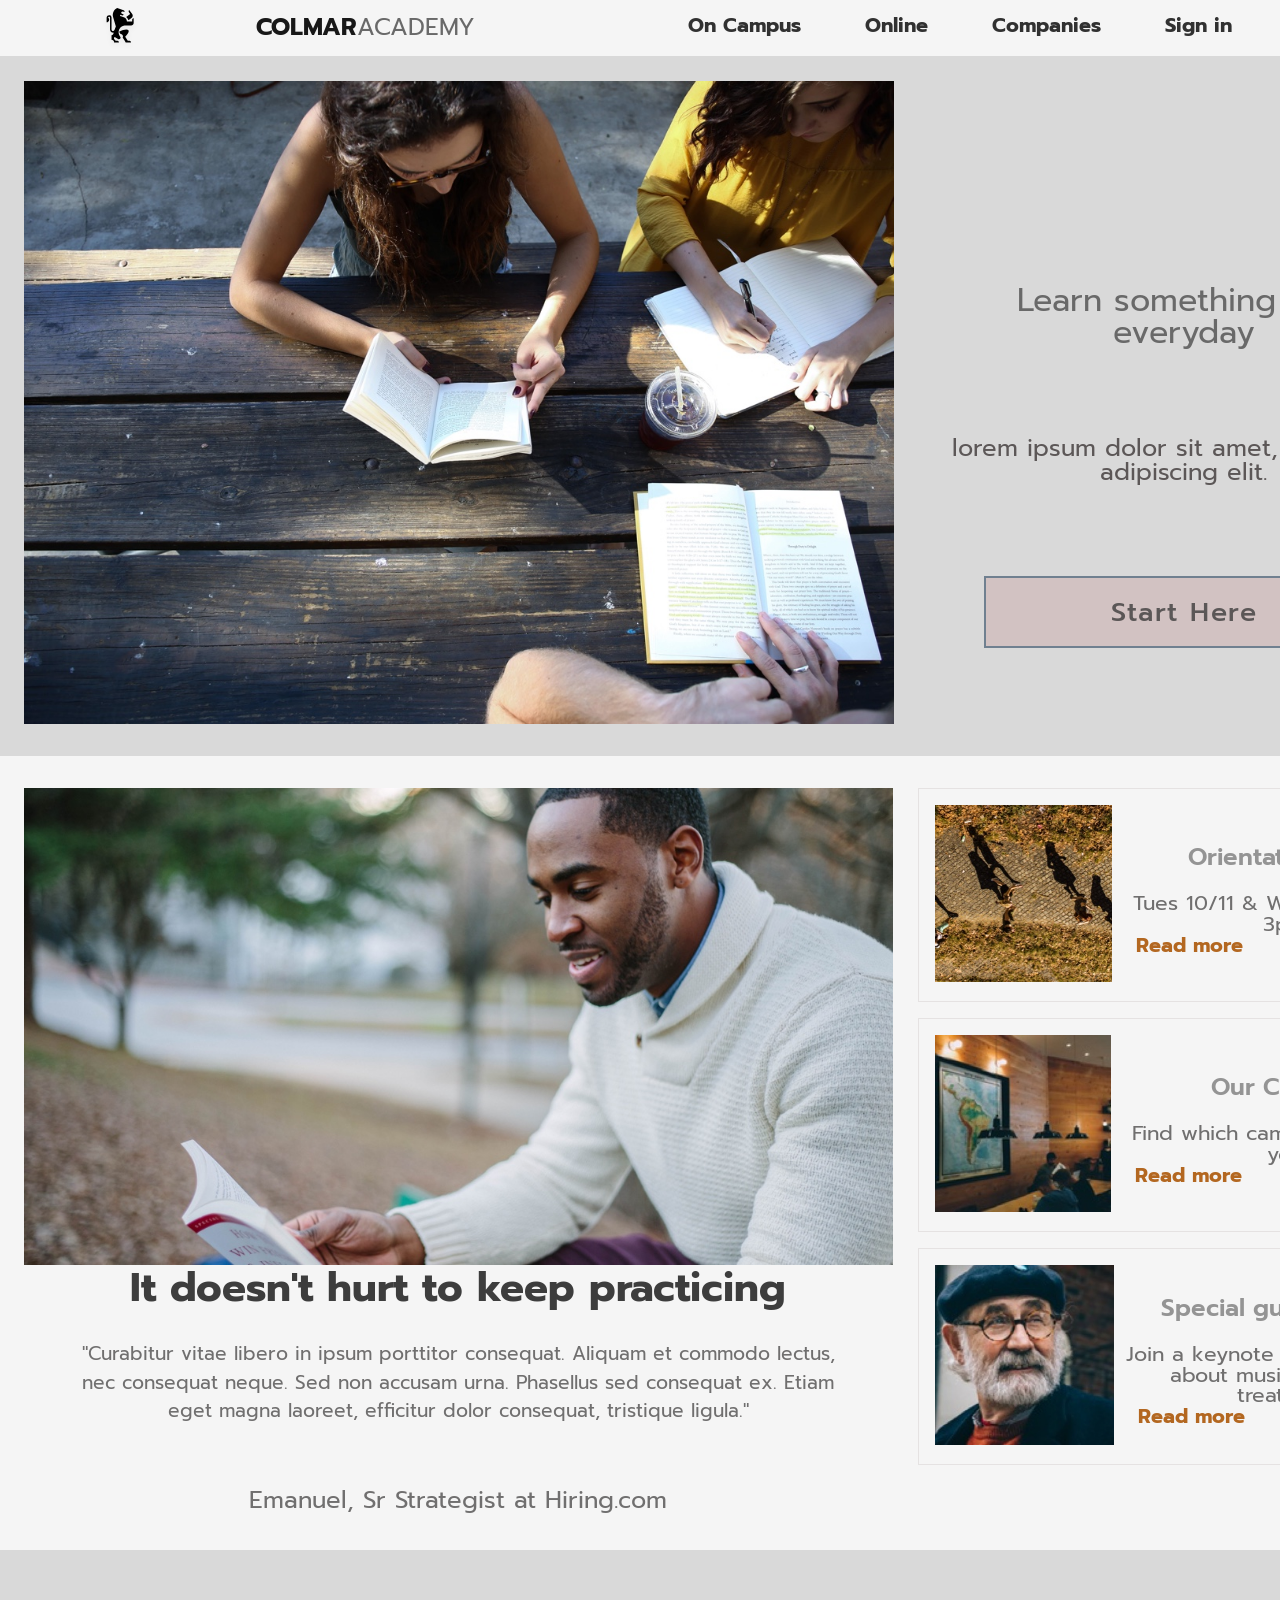
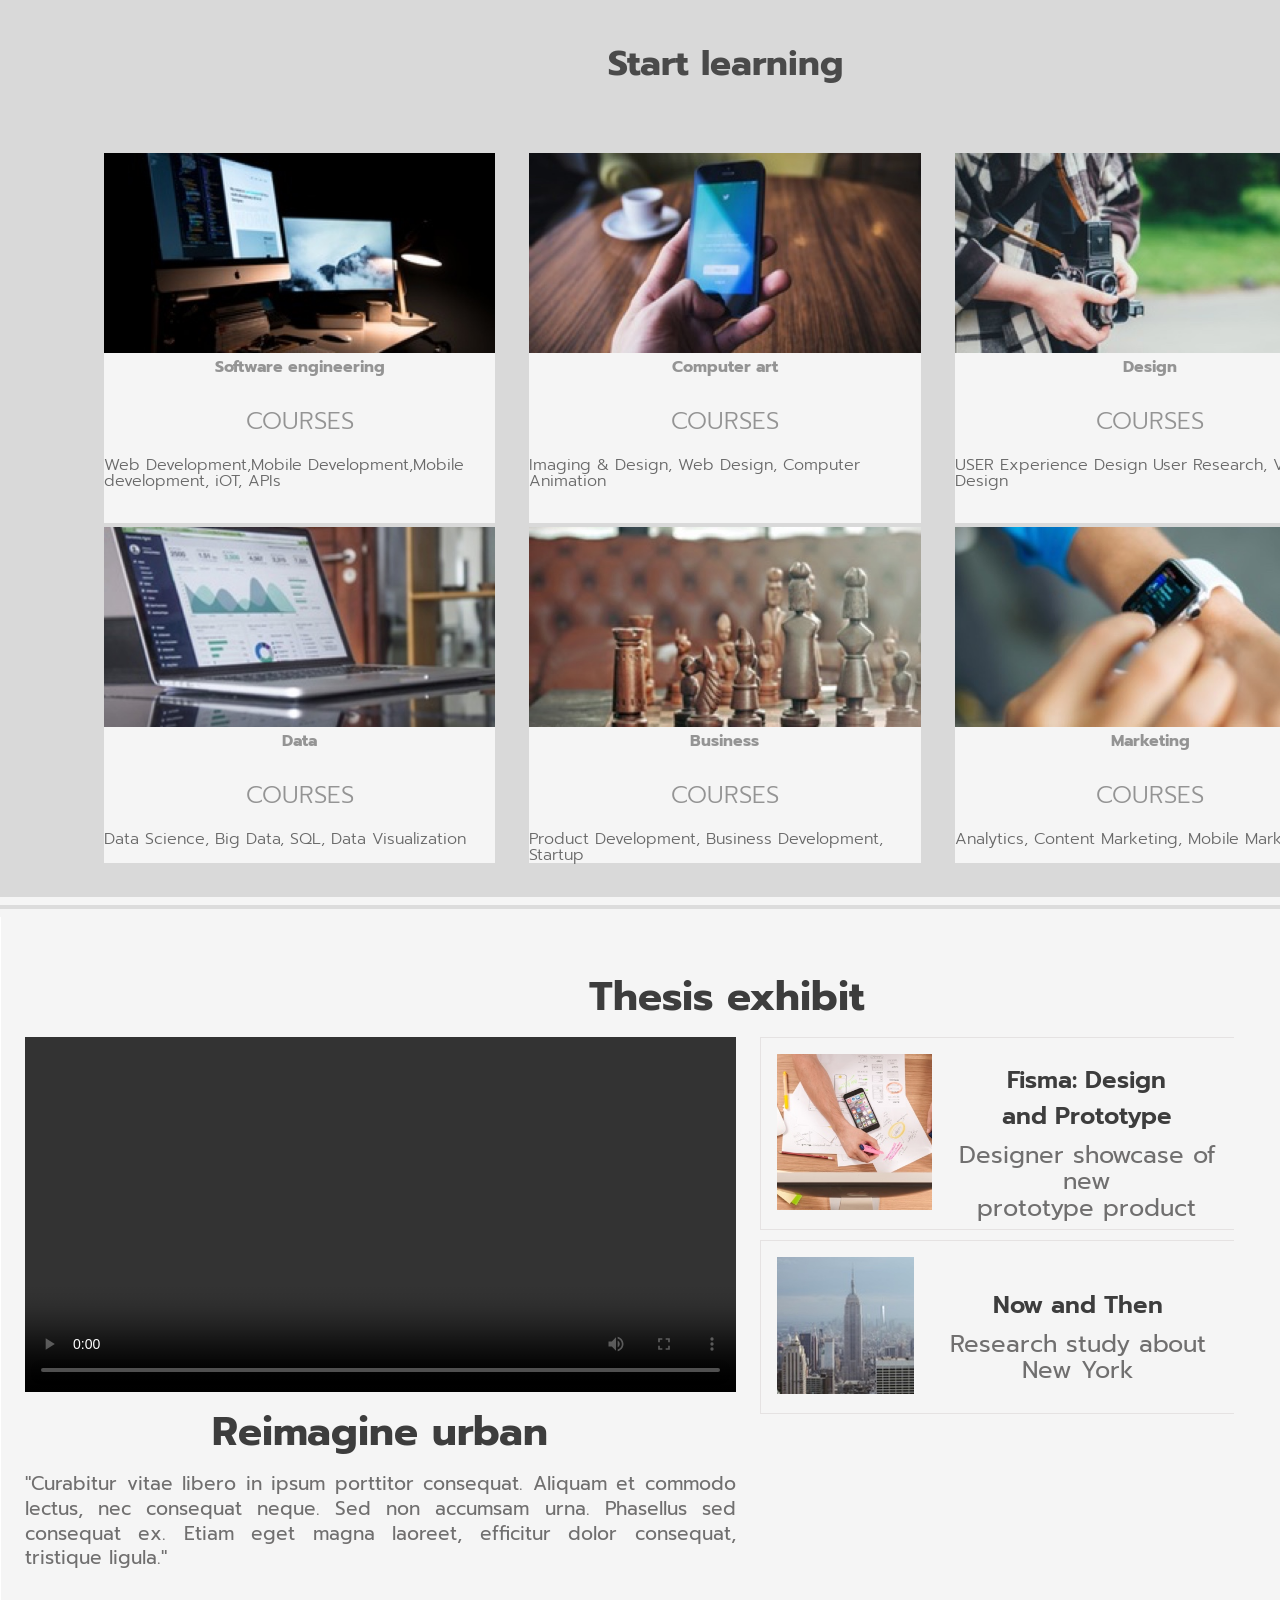
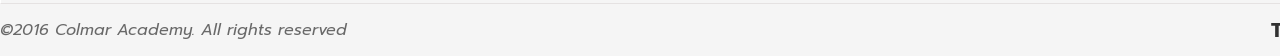
==== index.html @ 2ef97500 "sudoimproved" ====
<!DOCTYPE html>
<html lang="en">
<head>
  <meta charset="UTF-8">
  <meta name="viewport" content="width=device-width, initial-scale=1.0" />
  <meta name="description" content="Colmar Academy a positioning project" />
  <link href="./assets/styles.css" rel="stylesheet" type="text/css">
  <link rel="preconnect" href="https://fonts.googleapis.com">
  <link rel="preconnect" href="https://fonts.gstatic.com" crossorigin>
  <link
    href="https://fonts.googleapis.com/css2?family=Prompt:ital,wght@0,100;0,200;0,300;0,400;0,500;0,600;0,700;0,800;0,900;1,100;1,200;1,300;1,400;1,500;1,600;1,700;1,800;1,900&family=Roboto+Condensed:ital,wght@0,300;0,400;0,700;1,300;1,400;1,700&display=swap"
    rel="stylesheet">
  <title>Colmaracademy</title>
</head>

<!-- Body-->

<body>

  <!-- Header-->

  <header class="flex-container">
    <img src="./assets/images/ic-logo.svg" id="logo" alt="logo">
    <div class="title">
      <p><i>COLMAR</i>ACADEMY</p>
    </div>
    <nav>
      <ul>
      <li><a href="#campus">On Campus</a></li>
      <li><a href="#online">Online</a></li>
      <li><a href="#companies">Companies</a></li>
      <li><a href="#signin">Sign in</a></li>
    </ul> 
    </nav>
  </header>
  <nav class="mobile">
    <a href="#campus"><img src="assets/images/ic-logo.svg"></a>
    <a href="#online"><img src="assets/images/ic-on-campus.svg"></a>
    <a href="#companies"><img src="assets/images/ic-online.svg"></a>
    <a href="#signin"><img src="assets/images/ic-login.svg"></a>
  </nav>

  <!-- Banner Section -->

  <div id="banner">
    <img src="assets/images/banner.jpg" alt="three students reading while eating on a wooden table " width="1104" height="816">
    <div>
      <h2>Learn something new everyday</h2><br><br>
      <p>lorem ipsum dolor sit amet, consecatur adipiscing elit.</p>
      <br>
      <button type="button"><a class="main_bttn" href="#">Start Here</a></button>
    </div>
  </div>

  <!-- Information Section-->


  <div class="information">

    <div class="information-left">
      <img src="assets/images/information-main.jpg" alt=''>
      <h2>It doesn't hurt to keep practicing</h2><br><br>
      <p class="quote">"Curabitur vitae libero in ipsum porttitor consequat. Aliquam et commodo lectus, <br>nec
        consequat neque. Sed non accusam urna. Phasellus sed consequat ex. Etiam<br> eget magna laoreet, efficitur dolor
        consequat, tristique ligula."</p><br><br>
      <p>Emanuel, Sr Strategist at Hiring.com</p>
    </div>


    <!--First side bar-->

    <div class="information-right">
      <div class="info-sections">
        <div class="img-container">
           <div class="desktop"><img class="desktop" src="assets/images/information-orientation.jpg" alt=''></div>
            <div class="mobile"><img class="mobile" src="assets/images/information-orientation-mobile.jpg" alt=''></div>
        </div>
        <div id="orientation">
          <h4>Orientation date</h4>
          <p>Tues 10/11 & Wed 10/12: 8am-3pm</p>
          <a href="#">Read more</a>
        </div>
      </div>

      <div class="info-sections">
        <div class="img-container">
           <div class="desktop"><img class="desktop" src="assets/images/information-campus.jpg" alt=''></div>
           <div class="mobile"><img class="mobile" src="assets/images/information-campus-mobile.jpg" alt=''></div>
          </div>
        <div id="campus">
          <h4>Our Campus</h4>
          <p>Find which campus is close by you</p>
          <a href="#">Read more</a>
        </div>
      </div>

      <div class="info-sections">
        <div class="img-container">
          <div class="desktop"><img class="desktop" src="assets/images/information-guest-lecture.jpg" alt=''></div>
          <div class="mobile"><img class="mobile" src="assets/images/information-guest-lecture-mobile.jpg" alt=''></div>
        </div>
        <div id="guest">
          <h4>Special guest lecture</h4>
          <p>Join a keynote with Oliver Sack<br> about music in medical treatment</p>
          <a href="#">Read more</a>
        </div>
      </div>
    </div>
  </div>
  </div>

  <!-- Start learning inline block-->

  <section class="learning">

    <!-- Start learning-->

    <h3 class="Start">Start learning</h3>

    <!-- Software engineering-->

    <div class="wrapper">
      <div class="software">
        <img class="learning" src="assets/images/course-software.jpg" alt="a mac computer with two displays lighted on">
        <h4>Software engineering</h4>
        <p>COURSES</p>Web Development,Mobile Development,Mobile development, iOT, APIs
      </div> 

      <!-- Computer art -->

      <div class="computer-art"><img class="learning" src="assets/images/course-computer-art.jpg" alt="a hand holdin a mobile phone">
        <h4>Computer art</h4>
        <p>COURSES</p>
        Imaging & Design, Web Design,
        Computer Animation
      </div>

      <!-- Design-->

      <div class="design"><img class="learning" src="assets/images/course-design.jpg" alt="a man watching a digital pro camera">
        <h4>Design</h4>
        <p>COURSES</p>
        USER Experience Design User Research, Visual Design</p>
      </div>
      <div class="data"><img class="learning" src="assets/images/course-data.jpg" alt="a desktop computer showing a graph">
        <h4>Data</h4>
        <p>COURSES</p>
        Data Science, Big Data, SQL, Data Visualization
      </div>

      <!-- Business-->

      <div class="Business"><img class="learning" src="assets/images/course-business.jpg" alt="mutliple chess pieces">
        <h4>Business</h4>
        <p>COURSES</p>
        Product Development, Business
        Development, Startup
      </div>

      <!-- Marketing-->

      <div class="Marketing">
        <img class="learning" src=assets/images/course-marketing.jpg alt="a hand touching an i-watch">
        <h4>Marketing</h4>
        <p>COURSES</p>
        Analytics, Content Marketing,
        Mobile Marketing
      </div>
    </div>
  </section>
  
  <!-- Learning-mobile -->

  <nav class="learning-mobile">
    <h3 class="Start">Start learning</h3>
    <ul>
      <li><a href="#">Software engineering</a></li>
      <li><a href="#">Computer art</a></li>
      <li><a href="#">Design</a></li>
      <li><a href="#">Data</a></li>
      <li><a href="#">Business</a></li>
      <li><a href="#">Marketing</a></li>
    </ul>
  </nav><hr>

  <!--Thesis exhibit-->

  <div class="thesis">
    <div class="thesis-header">
      <h2>Thesis exhibit</h2>
    </div>
    <div class="thesis-container">
      <div class="thesis-left">
        <video controls src="assets/videos/thesis.mp4"></video>

        <!--Design and prototype-->
        
        <h2>Reimagine urban</h2>
        <p>"Curabitur vitae libero in ipsum porttitor consequat. Aliquam et commodo lectus, nec consequat neque. Sed non
          accumsam urna. Phasellus sed consequat ex. Etiam eget magna laoreet, efficitur dolor consequat,
          tristique ligula."</p>
      </div>
      <div class="thesis-right">
        <div class="thesis-sections" id="fisma">
          <div class="img-container">
            <img src="assets/images/thesis-fisma.jpg">
          </div>
          <div>
            <h2>Fisma: Design<br> and Prototype</h2>
            <p>Designer showcase of new<br> prototype product</p>
          </div>
        </div>
        <div class="thesis-sections" id="new-york">
          <div class="img-container">
            <img src="assets/images/thesis-now-and-then.jpg">
          </div>
          <div>
            <h2>Now and Then</h2>
            <p>Research study about New York</p>
          </div>
        </div>
      </div>
    </div>
  </div>

  <!-- Footer-->

  <footer>
    <h5> &copy;2016 Colmar Academy. All rights reserved</h5>
    <nav class="terms">
      <a href="#">Terms</a>
      <a href="#">Privacy</a>
    </nav>
  </footer>
</body>
</html
---- assets/styles.css ----
html,
body,
div,
span,
applet,
object,
iframe,
h1,
h2,
h3,
h4,
h5,
h6,
p,
blockquote,
pre,
a,
abbr,
acronym,
address,
big,
cite,
code,
del,
dfn,
em,
img,
ins,
kbd,
q,
s,
samp,
small,
strike,
strong,
sub,
sup,
tt,
var,
b,
u,
i,
center,
dl,
dt,
dd,
ol,
ul,
li,
fieldset,
form,
label,
legend,
table,
caption,
tbody,
tfoot,
thead,
tr,
th,
td,
article,
aside,
canvas,
details,
embed,
figure,
figcaption,
footer,
header,
hgroup,
menu,
nav,
output,
ruby,
section,
summary,
time,
mark,
audio,
video {
  margin: 0;
  padding: 0;
  border: 0;
  font-size: 100%;
  font: inherit;
  vertical-align: baseline;
  content:normal;
}

article,
aside,
details,
figcaption,
figure,
footer,
header,
hgroup,
menu,
nav,
section {
  display: block;
}

body {
  line-height: 1;
}

ol,
ul {
  list-style: none;
}

blockquote,
q {
  quotes: none;
}

blockquote:before,
blockquote:after,
q:before,
q:after {
  content: '';
  content: none;
}

table {
  border-collapse: collapse;
  border-spacing: 0;
}

/* Universal Styles */

* {
  background-origin: border-box;
}

body {
  margin: 0;
  font-family: 'Prompt', sans-serif, monospace;
  stroke-dasharray: none;
  color: dimgrey;
  background-color: whitesmoke;
  font-size: 16px;
  background-origin: border-box;
  position: absolute;
  width: 1450px;
}

a {
  color: rgba(0, 0, 0, 0.8);
  text-decoration-line: none;
  font-size: 20px;
  font-weight: bold;
  padding: 16px;

}

.flex-container {
  display: inline-flex;
  justify-content: center;
  flex-wrap: wrap;
  background-color: whitesmoke;
  max-width: 100%
}

h2 {
  font-size: 32px;
}

p {
  font-size: 24px;
text-align: center;
}

hr {
  border: 2px solid gainsboro;
}

/* Header section*/


header.flex-container {
  display: flex;
  justify-content: space-between;
  max-width: 100%;
  flex-wrap: nowrap;
  align-items: center;
  flex-direction: row;
  width: 100%;
  position: fixed;
  z-index: 1;
  border: none;
}

header.flex-container div.title {
  display: inline-flex;
  flex-flow: row;
  flex-wrap: nowrap;
  flex-grow: 2;
  justify-content: flex-start;
  text-align: start;
  max-width: 500px;
  margin-left: 1em;
}

div.title p {
font-size: 1.5em;
line-height: 1.9;
}

div.title p i {
  text-align: center;
  align-self: center;
  font-weight:bold; 
  color: rgba(0, 0, 0, 0.9);
}

#logo {
  width: max(100px, 18vw);
  background-color:whitesmoke;
  aspect-ratio: 20 / 4;
  padding: 0.3rem;
}

header nav {
  width: 50%;
  min-width: 500px;
  height: 25px;
}

header > nav > ul {
  display: flex;
  justify-content: space-evenly;
  flex-wrap: wrap;
}

header li:hover{
  background-color:rgba(199, 230, 224, 0.8);
}

/* Learn section*/
#banner {
  display: flex;
  position: relative;
  margin-top: 0.9em;
  width: 100%;
  flex-wrap: nowrap;
  align-items: stretch;
  background-color: hsla(0, 0%, 85%, 1);
}

#banner h2 {
  display: flex;
  width: 90%;
  justify-content: center;
  font-size: 2em;
  flex-flow: column;
  text-align: center;
  flex-wrap: wrap-reverse;
  align-items: center;
  padding: 8px 0px;
}


#banner img {
  flex-basis: 60%;
  align-self: center;
  position: relative;
  width: 60%;
  height: auto;
  background-repeat: no-repeat;
  padding: 2em 1.5em;
  background-size: contain;
  margin: 0px;
}

#banner div p {
  display: flex;
  flex-direction: column;
  flex: 1 2;
  justify-content: center;
  width: 90%;
  padding: 8px 0px;
  max-height: 125px;
  background-color: hsla(0, 0%, 85%, 1);
  color: rgb(92, 87, 87);
  text-align: center;
}

div#banner div{
  padding-top: 130px;
  justify-content: center;
  display: flex;
  flex-flow: column nowrap;
  align-items: center;
  width: 37%;
}

div#banner div button {
  position: relative;
  width: 25rem;
  padding: 14px 0px;
  margin-top: 30px;
  border: 2px solid slategray;
  margin-bottom: 10px;
  background-color: hsla(3, 20%, 77%, 0.7);
  cursor: pointer;
  transition: all 1s ease-in 200ms;
}

div#banner div button:hover,
a.main_bttn:hover{
  background-color: slategray;
  color:blanchedalmond;
  cursor: pointer;
  width:33rem;
  padding: 16px 0px;
  rotate: 5deg;
  border-radius: 15px;
  border: 4px dotted darkturquoise;
}

a.main_bttn{
color: hsla(0, 2%, 35%, 1);
font-family: 'Prompt', sans-serif, monospace;  
font-size: 2.0em;
font-weight: 500;
letter-spacing: 1.5px;
cursor: pointer;
transition: all 1s ease-in 200ms;
}

/* information Section*/

.information {
  display: flex;
  width: 100%;
  margin: 0;
}

.information-left {
  padding: 32px 24px 32px 24px;
  color: rgb(61, 61, 61);
  width: 62%;
  justify-items: center;
}

.information-left img {
  width: 100%;

}

.information-left h2 {
  font-size: 40px;
  font-weight: bold;
  text-align: center;
}

.quote {
  padding-bottom: 24px;
  font-size: 19px;
  color: rgb(112, 111, 111);
}

.information-left p {
  color: rgb(112, 111, 111);
  line-height: 1.5;
}

/* First Side-bar*/


.information-right {
  width: 38%;
  padding-top: 16px;
  color: rgb(61, 61, 61);
  border-left: whitesmoke solid 1px;
}

.information-right a {
  color: rgb(179, 103, 32);
  text-align: center;
}

.info-sections {
  display: flex;
  justify-content: flex-start;
  align-items: center;
  border-bottom: rgb(229, 226, 226) solid 1px;
  border-top: rgb(229, 226, 226) solid 1px;
  border-left: rgb(229, 226, 226) solid 1px;
  margin-top: 16px;
}

.info-sections:hover {
  background-color: rgba(199, 230, 224, 0.8);
  cursor: pointer;
}

.img-container {
  width: 35%;
  margin-right: 24px;
}

.info-sections img {
  max-width: 100%;
  padding: 16px;
}

.info-sections h4 {
  text-align: center;
  font-size: 24px;
  font-weight: 510;
  margin: 0;
}

.info-sections p {
  color: rgb(112, 111, 111);
  line-height: 1;
  font-size: 1.3em;
}

.img-container .mobile img {
  display: none;
}

/* Start learning inline block*/

.learning {
  position: relative;
  display: flex;
  flex-wrap: wrap;
  justify-content: space-between;
  padding-top: 1em;
  padding-right: 72px;
  padding-left: 72px;
  padding-bottom: 32px;
  background-color: #d9d9d9;
  max-width: 100%;
}



/* Start learning*/

h3.Start {
  position: static;
  text-align: center;
  width: 100%;
  border-top: 10px solid hsla(0, 0%, 85%, 1);
  padding: 2em 0;
  align-self: center;
  font-size: 35px;
  color: hsla(0, 0%, 29%, 1);
  font-weight: bolder;
  font-stretch: 100%;
}


.wrapper {
  width: 1600px;
  display: inline-flex;
  flex-wrap: wrap;
  background-color: #d9d9d9;   
  justify-content: space-evenly;
  align-items: stretch;
}

/* learning section*/

.learning .software,
.learning .design,
.learning .computer-art,
.learning .data,
.learning .Business,
.learning .Marketing {
  position: relative;
  display: block;
  font-family: 'Prompt', sans-serif, monospace;
  font-size:medium;
  font-weight: 300;
  line-height: 1;
  justify-items: normal;
  padding: 0;
  background-color: #f5f5f5;
  margin: 0;
  width: 30%;
  border: 2px solid #d9d9d9;
  text-overflow: scroll;
  

}

.learning img{
width:100%;
padding: 0;
}

.learning p,
h4 {
  padding: 0.4em;
  justify-content: center;
  padding-bottom: 24px;
  color: #949494;
  text-align: center;
}
.learning h4{
  font-weight: 700;
  text-align: center;
}

.learning-mobile a,
.learning-mobile span,
.learning-mobile h3.Start{
  display: none;

}

/* Thesis exhibit*/

.thesis {
  border-bottom: rgb(229, 226, 226) solid 1px;
  border-left: white solid 1px;
  border-right: white solid 1px;
  width: 100%;
  height: auto;

}

.thesis-container {
  position: relative;
  display: inline-flex;
  flex-flow: row;
  max-width: 85%;
  min-width: min-content;
  justify-content: space-between;

}

.thesis-header h2 {
  font-size: 40px;
  font-weight: bold;
  color: rgb(61, 61, 61);
  text-align: center;
  padding-top: 1em;
  position: relative;
  width: 50;
  line-height: 2;
}

.thesis-left {
  display: flex;
  flex-direction: column;
  width: 60%;
  padding: 0 24px 32px 24px;
}

.thesis-left h2 {
  text-align: center;
  font-size: 40px;
  font-weight: bold;
  color: rgb(61, 61, 61);
  line-height: 2;
}

.thesis-left p {
  font-size: 19px;
  color: rgb(112, 111, 111);
  line-height: 1.3;
  text-align: justify;
}

video {
  max-width: 100%;
}

.thesis-right {
  display: block;
  flex-direction: column;
  width: 40%;
}

.thesis-right img {
  max-width: 100%;
  padding: 16px;
}

#fisma,
#new-york {
  float: inline-end;

}

.thesis-sections {
  display: flex;
  justify-content: flex-start;
  align-items: center;
  border-bottom: rgb(229, 226, 226) solid 1px;
  border-top: rgb(229, 226, 226) solid 1px;
  border-left: rgb(229, 226, 226) solid 1px;
  margin-bottom: 10px;
}

.thesis-sections h2 {
  line-height: 1.5;
  text-align: center;
  color: rgb(61, 61, 61);
  font-size: 24px;
  font-weight: 510;
  padding-top: 1em;
}

.thesis-sections p {
  color: rgb(112, 111, 111);
  line-height: 1.1;
  padding: 8px 0px;
}

.thesis-sections:hover {
  background-color: rgb(199, 230, 224);
}

/* Footer*/

footer {
  position: relative;
  flex-direction: row;
  display: flex;
  font-size: 16px;
  justify-content: space-between;
  flex-flow: row wrap;
  align-items: center;
  width: 100%;
  
}
footer h5{
  text-align: left;
  font-style: oblique;
  font-weight: 400;
}

footer nav.terms{
  display: inline-flex;
  flex-flow: row nowrap;
  width: 60%;
  justify-content: flex-end;
  align-items: center;
  vertical-align: bottom;
  border-top: none;
}

/* MEDIA QUERY*/

@media only screen and (max-width: 800px) {
  body {
    margin: 0 auto;
    max-width: 50em;
  }

  header.flex-container {
    display: none;
  }

  nav.mobile {
    width: 100%;
    display: inline-flex;
    flex-flow: row nowrap;
    justify-content: space-between;
    background-color: hsla(0, 0%, 85%, 1);
    transition: all 1.5s ease-in-out 400ms;
  }


  div#banner {
    display: block;
    padding: none;
    width: 100%;
  }

  #banner img {
    padding: 0;
    width: 793px;
    display: block;
  }

  div#banner div {
    flex-basis: -webkit-fit-content;
    justify-content: end;
    display: contents;
  }

  div#banner div button {
    margin-left: 110px;
  }

  /*INFORMATION*/

  .information-left {
    display: none;
  }

  .information-right {
    width: 100%;
  }

  .info-sections {
    display: block;
    max-width: 100%;
    border: none;
    padding: 16px;
    justify-content: flex-start;
    align-items: center;
    border-bottom: rgb(229, 226, 226) solid 1px;
    border-top: rgb(229, 226, 226) solid 1px;
    border-left: rgb(229, 226, 226) solid 1px;
    margin-top: 16px;

  }

  .img-container {
    width: 100%;
  }

  .info-sections img.mobile {
    width: 100%;
    display: block;
  }

  #orientation,
  #campus,
  #guest {
    justify-content: center;
    align-items: center;
    align-self: center;
  }

  .info-sections h4 {
    text-align: center;
    font-size: 24px;
    font-weight: 510;
    margin: 0;
  }

  .info-sections:hover {
    background-color: rgba(199, 230, 224, 0.7);
    cursor: pointer;
  }

  .info-sections img.desktop {
    display: none;
  }

  section.learning {
    display: none;
  }

  .information-right a {
    color: rgb(179, 103, 32);
    text-align: center;
    display: block;
  }


  /*START LEARNING*/
  section.learning {
    display: none;
  }

  .course-container {
    display: none;
  }


  /*START LEARNING*/

  section.learning{
    display: none;
  }

  .course-container {
    display: none;
  }

  nav.learning-mobile h3.Start {
    display:block;
    position:relative;
    text-align: center;
    border-top: none;
    padding: 2em 0;
    align-self: center;
    font-size: 35px;
    color: hsla(0, 0%, 29%, 1);
    font-weight: bolder;
    font-stretch: 100%;
  }

 nav.learning-mobile {
    display:block ;
    flex-direction: column;
    padding: 32px;

  }

  nav.learning-mobile li,
  nav.learning-mobile li a { 
    display: block;
    margin: 4px auto;
    padding: 12px 8px;
    background-color: rgb(233, 223, 132);
    width: 90%;
    font-size: 24px;
    color: rgb(61, 61, 61);
    border: none;
    cursor: pointer;
    text-align: left;
  }

 .learning-mobile a:hover,
 .learning-mobile li:hover {
    background-color: rgba(199, 230, 224, 0.8);
 }

 /* Thesis-section */
 .thesis-left {
    width: 100%;
    padding: 0;
  }
  .thesis-header h2 {
   font-size: 40px;
    font-weight: bold;
    color: rgb(61, 61, 61);
    text-align: center;
    padding-top: 1em;
    position: relative;
    width: 50;
    line-height: 2;
  }
  .thesis-left h2 {
    display: none;
  }

  .thesis-left p {
    display: none;
  }

  video {
    width: 100%;
    padding-left: 5rem;
  }

  .thesis-right {
    display: none;
  }

  .thesis-right {
    display:none;
  }

  .thesis-right img {
    display:none;
  }

  #fisma,
  #new-york {
    display:none;

  }

  .thesis-sections {
    display:none;
  }

  .thesis-sections h2 {
    display:none;
  }

  .thesis-sections p {
    display:none;
  }

  .thesis-sections:hover {
    display:none;
  }

  /*FOOTER*/

  footer nav.terms{ 
    display: none;
  }

  footer h5{
    text-align: center;
    font-style: oblique;
    font-weight: 400;
    padding: 16px 0px;
  }

}

/* MEDIA QUERY*/

@media only screen and (max-width: 480px) {
  body {
    margin: 0 auto;
    max-width: 50em;
  }

  /*HEADER*/
  header.flex-container {
    display: none;
  }
 

  
 nav.mobile {
    display: inline-flex;
    flex-flow: row nowrap;
    justify-content: space-between;
    align-content: center;
    width: 100%;
    background-color: hsla(0, 0%, 85%, 1)
  }

  nav.mobile:hover{
  transition: all 1.5s ease 400ms;
  }

 nav.mobile a {
    margin: auto;
  }

  .header-right,
  .header-left {
    display: none;
  }

  /*BANNER*/

 div#banner  {
    display: block;
    padding: none;
    width: 100%;
  }

  #banner img {
    padding: 0;
    width: 793px;
    display:contents;
  }
  
  div#banner div{
    flex-basis: -webkit-fit-content;
    justify-content: end;
    display: contents;
  }

  div#banner div button{
    margin-left: 110px;
  } 

  /*INFORMATION*/

  .information-left {
    display: none;
  }

  .information-right {
    width: 100%;
  }

  .information-right a {
    color: rgb(179, 103, 32);
    align-content: center;
    display: block;
  }

  .info-sections {
    display: block;
    max-width: 100%;
    border: none;
    padding: 16px;
  }

  .info-sections:hover {
    background-color: rgb(199, 230, 224);
  }

  #orientation,
  #campus,
  #guest{
    justify-content: center;
  }

 .info-sections h4 {
  text-align: center;
  font-size: 24px;
  font-weight: 510;
  margin: 0;
 }

  .info-sections img.mobile  {
    width: 100%;
    display: block;
  }

 .info-sections img.desktop {
    display: none;
  }


  /*START LEARNING*/
  section.learning{
    display: none;
  }

  .course-container {
    display: none;
  }

 nav.learning-mobile {
    display:block ;
    flex-direction: column;
    padding: 32px;

  }

  nav.learning-mobile h3.Start {
    display:block;
    position:relative;
    text-align: center;
    border-top: none;
    padding: 2em 0;
    align-self: center;
    font-size: 35px;
    color: hsla(0, 0%, 29%, 1);
    font-weight: bolder;
    font-stretch: 100%;
  }
  nav.learning-mobile span,
  nav.learning-mobile span a {
    display: block;
    margin: 8px auto;
    padding: 12px 8px;
    background-color: rgb(233, 223, 132);
    width: 90%;
    font-size: 24px;
    color: rgb(61, 61, 61);
    border: none;
    cursor: pointer;
    text-align: left;
  }

 .learning-mobile a:hover,
 .learning-mobile span:hover {
     background-color: rgba(199, 230, 224, 0.7);
 }

  /*THESIS*/

  .thesis-left {
    width: 100%;
    padding: 0;
  }
  .thesis-header h2 {
    font-size: 40px;
    font-weight: bold;
    color: rgb(61, 61, 61);
    text-align: center;
    padding-top: 1em;
    position: relative;
    width: 50;
    line-height: 2;
  }
  .thesis-left h2 {
    display: none;
  }

  .thesis-left p {
    display: none;
  }

  video {
    width: 100%;
  }

  .thesis-right {
    display: none;
  }

  .thesis-right {
    display:none;
  }
  
  .thesis-right img {
    display:none;
  }
  
  #fisma,
  #new-york {
    display:none;
  
  }
  
  .thesis-sections {
    display:none;
  }
  
  .thesis-sections h2 {
    display:none;
  }
  
  .thesis-sections p {
    display:none;
  }
  
  .thesis-sections:hover {
    display:none;
  }
  /*FOOTER*/

  footer nav.terms{ 
    display: none;
  }

  footer h5{
    text-align: center;
    font-style: oblique;
    font-weight: 400;
    padding: 16px 0px;
    max-width: 480px; 
  }
}
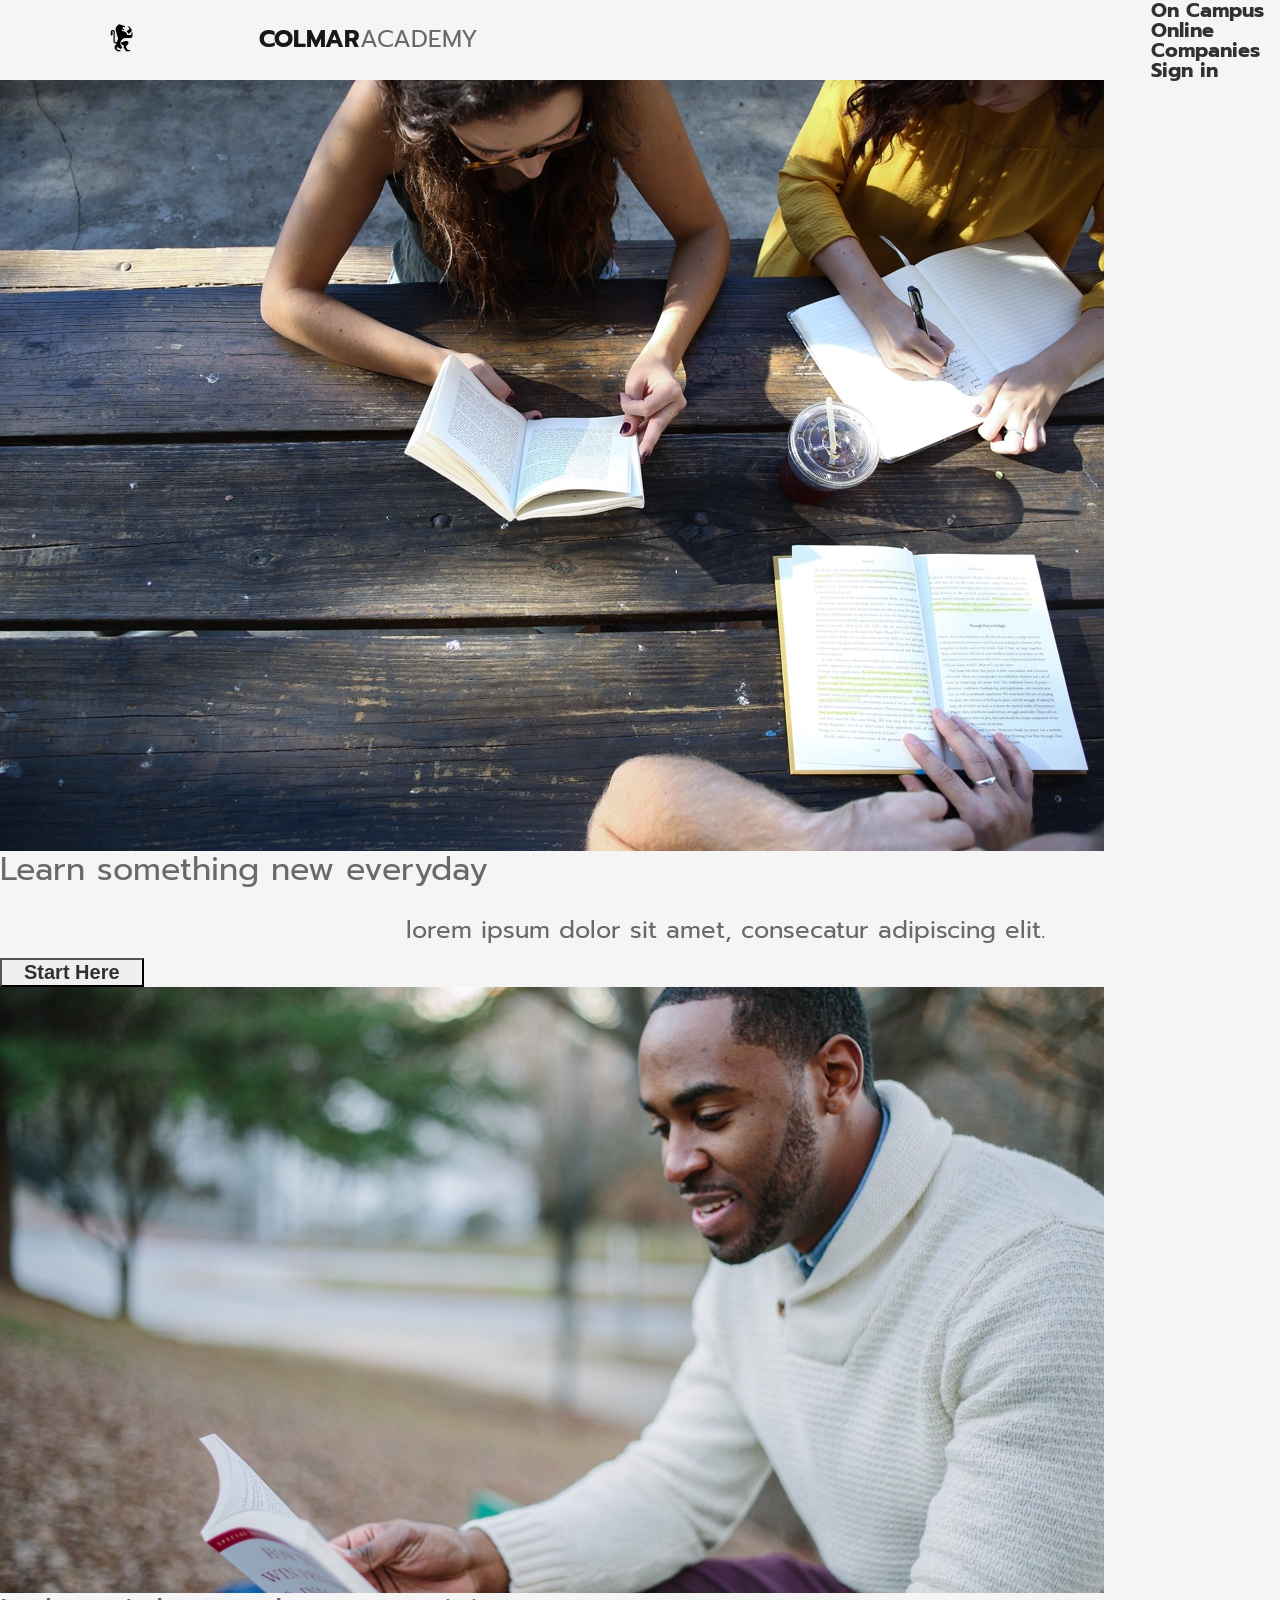
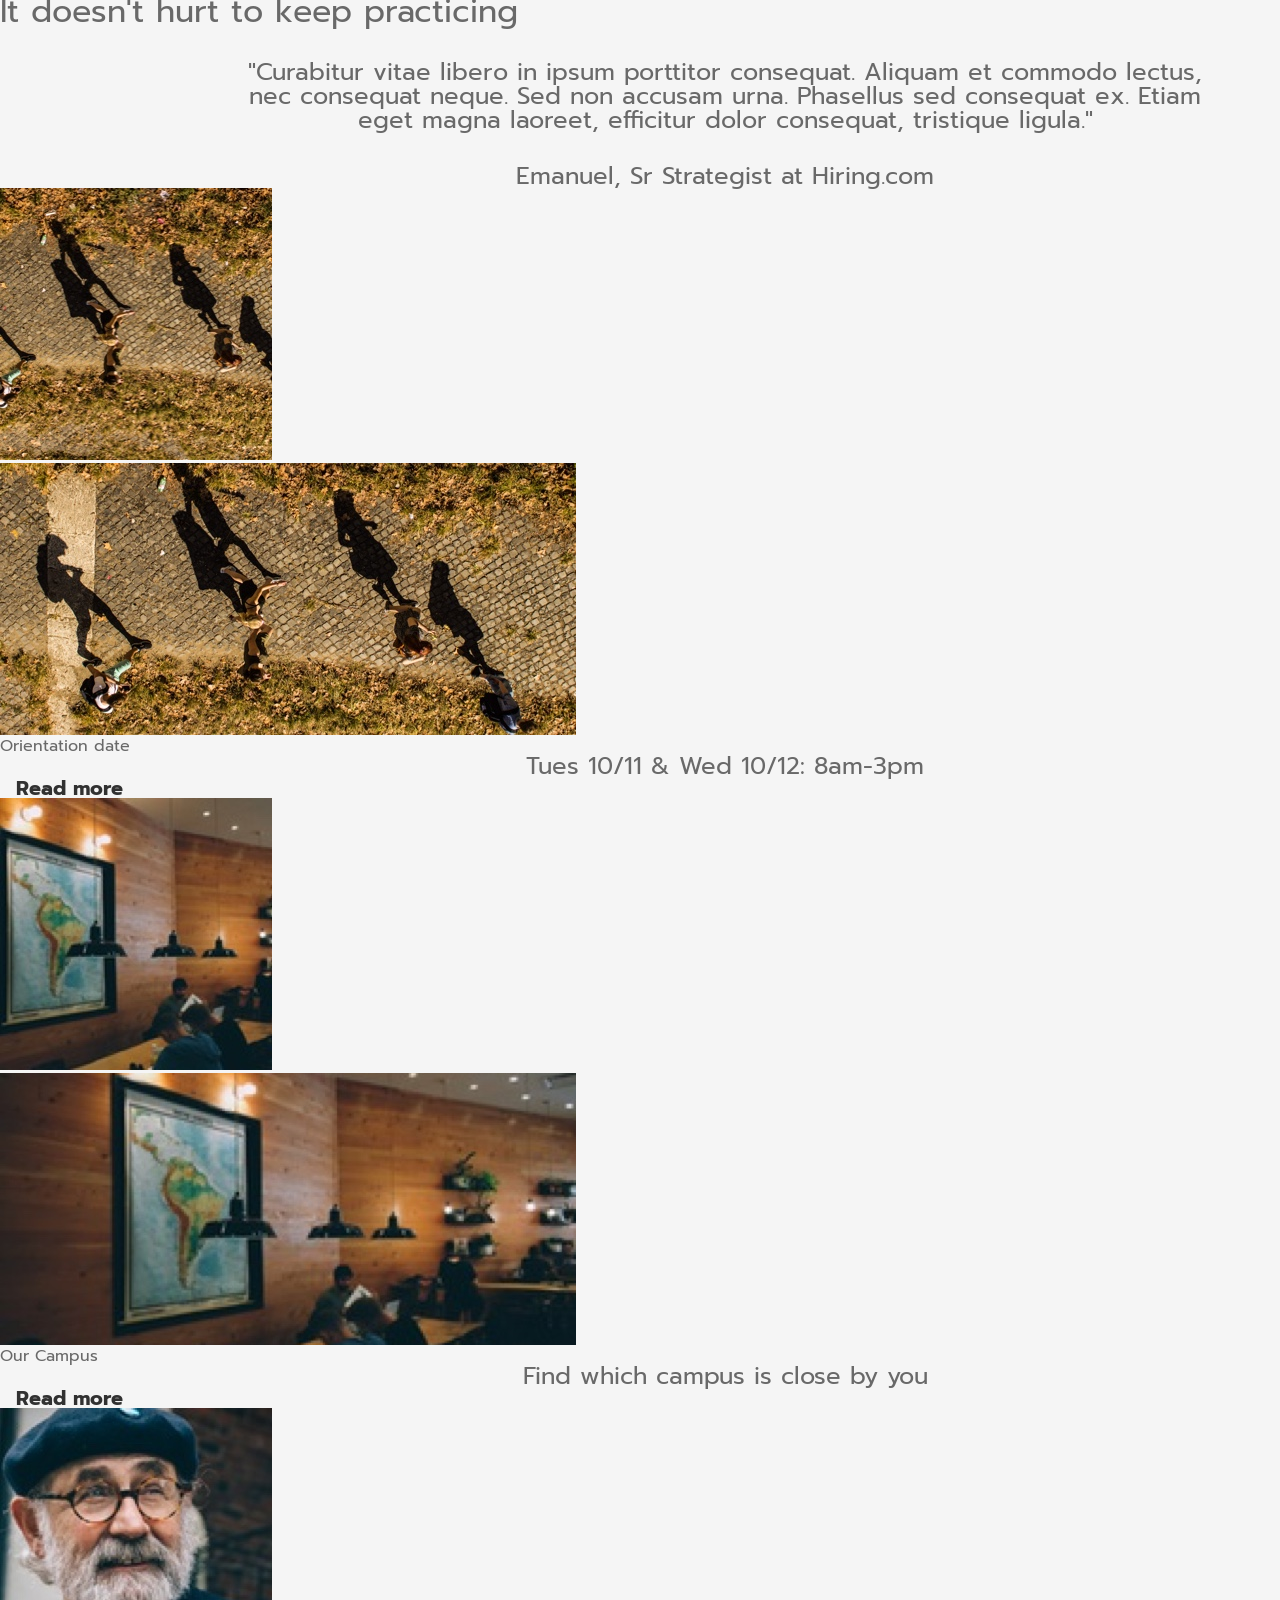
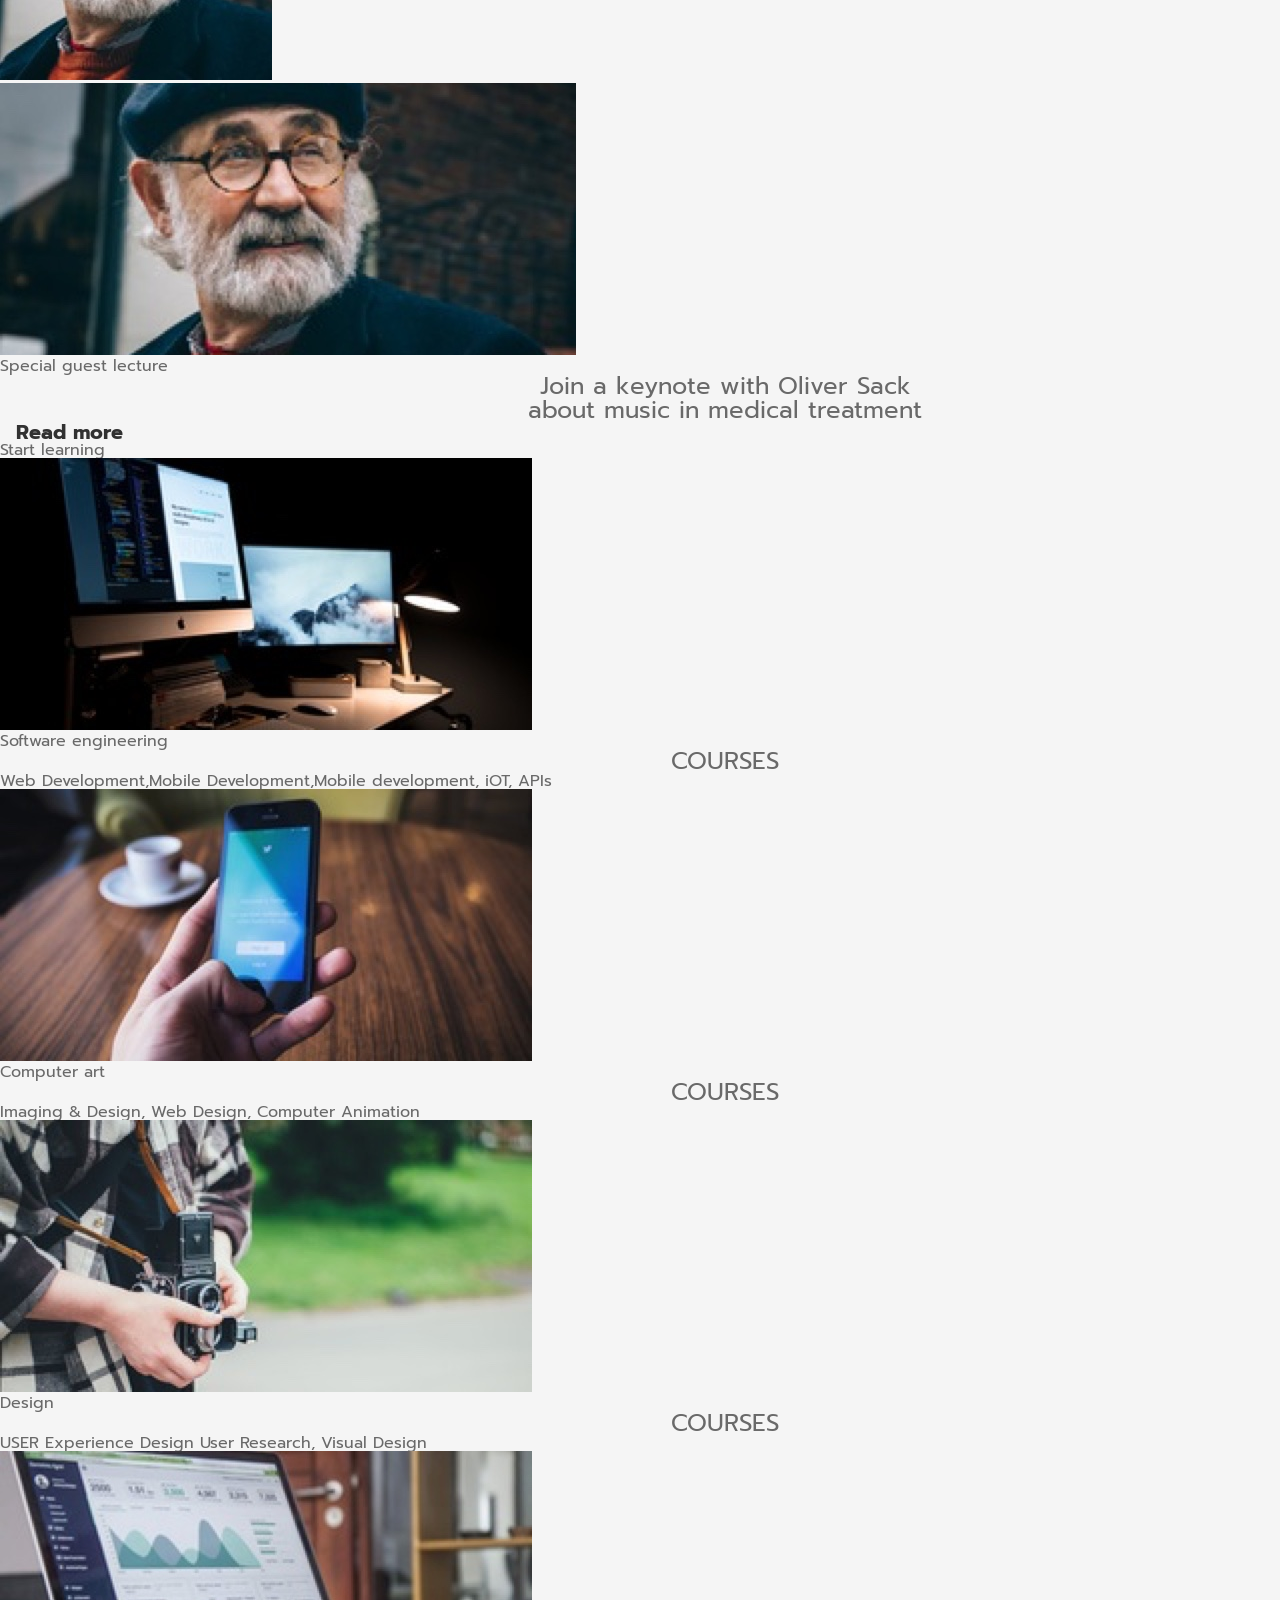
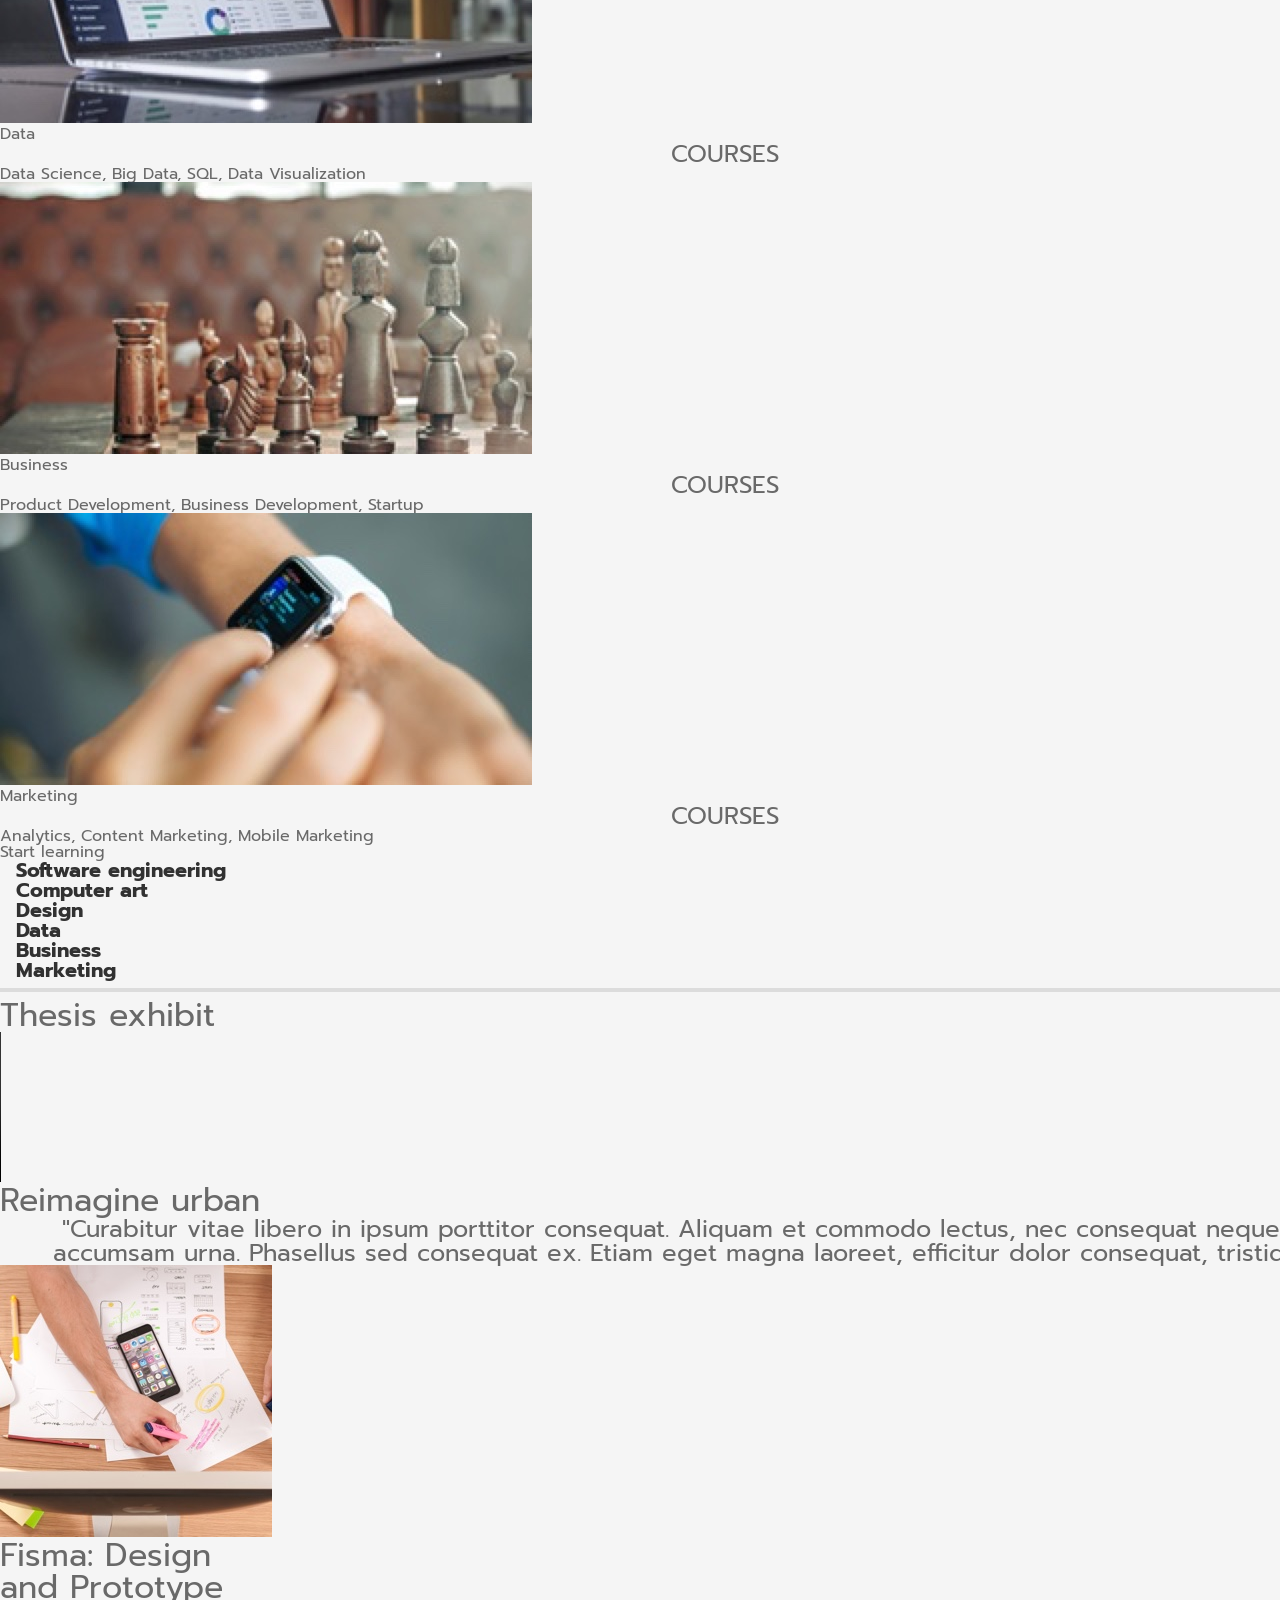
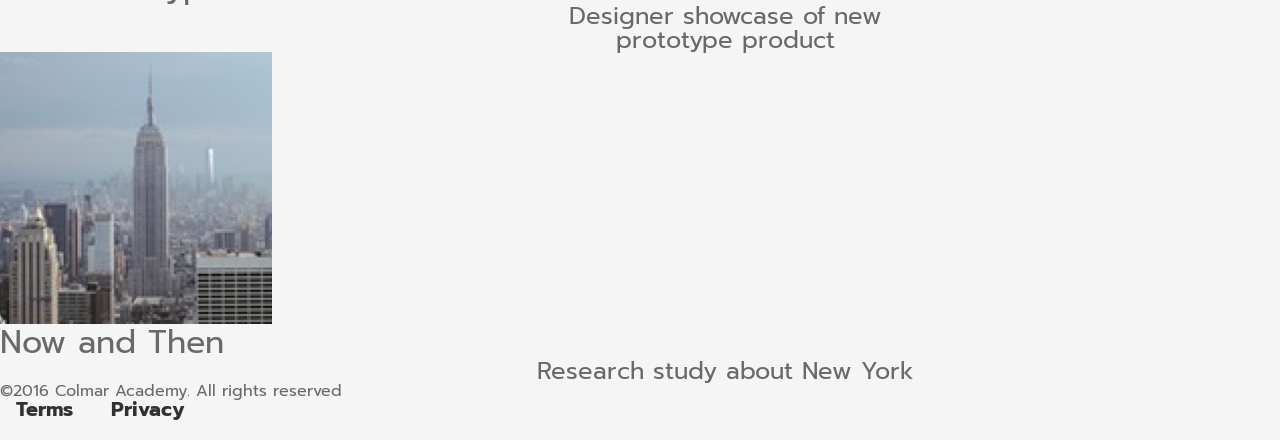
==== commit c04e27c6: "fixing" ====
--- a/index.html
+++ b/index.html
@@ -233,4 +233,4 @@
     </nav>
   </footer>
 </body>
-</html
+</html>
--- a/assets/styles.css
+++ b/assets/styles.css
@@ -85,7 +85,7 @@
   font-size: 100%;
   font: inherit;
   vertical-align: baseline;
-  content:normal;
+  content: normal;
 }
 
 article,
@@ -170,7 +170,7 @@
 
 p {
   font-size: 24px;
-text-align: center;
+  text-align: center;
 }
 
 hr {
@@ -205,534 +205,217 @@
 }
 
 div.title p {
-font-size: 1.5em;
-line-height: 1.9;
+  font-size: 1.5em;
+  line-height: 1.9;
 }
 
 div.title p i {
   text-align: center;
   align-self: center;
-  font-weight:bold; 
+  font-weight: bold;
   color: rgba(0, 0, 0, 0.9);
 }
 
 #logo {
   width: max(100px, 18vw);
-  background-color:whitesmoke;
-  aspect-ratio: 20 / 4;
-  padding: 0.3rem;
+  background-color: whitesmoke;
+  aspect-ratio: 25 / 4;
+  padding: 0.4rem;
 }
 
 header nav {
-  width: 50%;
-  min-width: 500px;
-  height: 25px;
-}
-
-header > nav > ul {
   display: flex;
-  justify-content: space-evenly;
-  flex-wrap: wrap;
-}
-
-header li:hover{
-  background-color:rgba(199, 230, 224, 0.8);
-}
-
-/* Learn section*/
-#banner {
-  display: flex;
-  position: relative;
-  margin-top: 0.9em;
-  width: 100%;
-  flex-wrap: nowrap;
-  align-items: stretch;
-  background-color: hsla(0, 0%, 85%, 1);
-}
-
-#banner h2 {
-  display: flex;
-  width: 90%;
-  justify-content: center;
-  font-size: 2em;
-  flex-flow: column;
-  text-align: center;
-  flex-wrap: wrap-reverse;
-  align-items: center;
-  padding: 8px 0px;
-}
-
-
-#banner img {
-  flex-basis: 60%;
-  align-self: center;
-  position: relative;
-  width: 60%;
-  height: auto;
-  background-repeat: no-repeat;
-  padding: 2em 1.5em;
-  background-size: contain;
-  margin: 0px;
-}
-
-#banner div p {
-  display: flex;
-  flex-direction: column;
-  flex: 1 2;
-  justify-content: center;
-  width: 90%;
-  padding: 8px 0px;
-  max-height: 125px;
-  background-color: hsla(0, 0%, 85%, 1);
-  color: rgb(92, 87, 87);
-  text-align: center;
-}
-
-div#banner div{
-  padding-top: 130px;
-  justify-content: center;
-  display: flex;
-  flex-flow: column nowrap;
-  align-items: center;
-  width: 37%;
-}
-
-div#banner div button {
-  position: relative;
-  width: 25rem;
-  padding: 14px 0px;
-  margin-top: 30px;
-  border: 2px solid slategray;
-  margin-bottom: 10px;
-  background-color: hsla(3, 20%, 77%, 0.7);
-  cursor: pointer;
-  transition: all 1s ease-in 200ms;
-}
-
-div#banner div button:hover,
-a.main_bttn:hover{
-  background-color: slategray;
-  color:blanchedalmond;
-  cursor: pointer;
-  width:33rem;
-  padding: 16px 0px;
-  rotate: 5deg;
-  border-radius: 15px;
-  border: 4px dotted darkturquoise;
-}
-
-a.main_bttn{
-color: hsla(0, 2%, 35%, 1);
-font-family: 'Prompt', sans-serif, monospace;  
-font-size: 2.0em;
-font-weight: 500;
-letter-spacing: 1.5px;
-cursor: pointer;
-transition: all 1s ease-in 200ms;
-}
-
-/* information Section*/
-
-.information {
-  display: flex;
-  width: 100%;
-  margin: 0;
-}
-
-.information-left {
-  padding: 32px 24px 32px 24px;
-  color: rgb(61, 61, 61);
-  width: 62%;
-  justify-items: center;
-}
-
-.information-left img {
-  width: 100%;
-
-}
-
-.information-left h2 {
-  font-size: 40px;
-  font-weight: bold;
-  text-align: center;
-}
-
-.quote {
-  padding-bottom: 24px;
-  font-size: 19px;
-  color: rgb(112, 111, 111);
-}
-
-.information-left p {
-  color: rgb(112, 111, 111);
-  line-height: 1.5;
-}
-
-/* First Side-bar*/
-
-
-.information-right {
-  width: 38%;
-  padding-top: 16px;
-  color: rgb(61, 61, 61);
-  border-left: whitesmoke solid 1px;
-}
-
-.information-right a {
-  color: rgb(179, 103, 32);
-  text-align: center;
-}
-
-.info-sections {
-  display: flex;
-  justify-content: flex-start;
-  align-items: center;
-  border-bottom: rgb(229, 226, 226) solid 1px;
-  border-top: rgb(229, 226, 226) solid 1px;
-  border-left: rgb(229, 226, 226) solid 1px;
-  margin-top: 16px;
-}
-
-.info-sections:hover {
-  background-color: rgba(199, 230, 224, 0.8);
-  cursor: pointer;
-}
-
-.img-container {
-  width: 35%;
-  margin-right: 24px;
-}
-
-.info-sections img {
-  max-width: 100%;
-  padding: 16px;
-}
-
-.info-sections h4 {
-  text-align: center;
-  font-size: 24px;
-  font-weight: 510;
-  margin: 0;
-}
-
-.info-sections p {
-  color: rgb(112, 111, 111);
-  line-height: 1;
-  font-size: 1.3em;
-}
-
-.img-container .mobile img {
-  display: none;
-}
-
-/* Start learning inline block*/
-
-.learning {
-  position: relative;
-  display: flex;
-  flex-wrap: wrap;
-  justify-content: space-between;
-  padding-top: 1em;
-  padding-right: 72px;
-  padding-left: 72px;
-  padding-bottom: 32px;
-  background-color: #d9d9d9;
-  max-width: 100%;
-}
-
-
-
-/* Start learning*/
-
-h3.Start {
-  position: static;
-  text-align: center;
-  width: 100%;
-  border-top: 10px solid hsla(0, 0%, 85%, 1);
-  padding: 2em 0;
-  align-self: center;
-  font-size: 35px;
-  color: hsla(0, 0%, 29%, 1);
-  font-weight: bolder;
-  font-stretch: 100%;
-}
-
-
-.wrapper {
-  width: 1600px;
-  display: inline-flex;
-  flex-wrap: wrap;
-  background-color: #d9d9d9;   
-  justify-content: space-evenly;
-  align-items: stretch;
-}
-
-/* learning section*/
-
-.learning .software,
-.learning .design,
-.learning .computer-art,
-.learning .data,
-.learning .Business,
-.learning .Marketing {
-  position: relative;
-  display: block;
-  font-family: 'Prompt', sans-serif, monospace;
-  font-size:medium;
-  font-weight: 300;
-  line-height: 1;
-  justify-items: normal;
-  padding: 0;
-  background-color: #f5f5f5;
-  margin: 0;
-  width: 30%;
-  border: 2px solid #d9d9d9;
-  text-overflow: scroll;
-  
-
-}
-
-.learning img{
-width:100%;
-padding: 0;
-}
-
-.learning p,
-h4 {
-  padding: 0.4em;
-  justify-content: center;
-  padding-bottom: 24px;
-  color: #949494;
-  text-align: center;
-}
-.learning h4{
-  font-weight: 700;
-  text-align: center;
-}
-
-.learning-mobile a,
-.learning-mobile span,
-.learning-mobile h3.Start{
-  display: none;
-
-}
-
-/* Thesis exhibit*/
-
-.thesis {
-  border-bottom: rgb(229, 226, 226) solid 1px;
-  border-left: white solid 1px;
-  border-right: white solid 1px;
-  width: 100%;
-  height: auto;
-
-}
-
-.thesis-container {
-  position: relative;
-  display: inline-flex;
-  flex-flow: row;
-  max-width: 85%;
-  min-width: min-content;
-  justify-content: space-between;
-
-}
-
-.thesis-header h2 {
-  font-size: 40px;
-  font-weight: bold;
-  color: rgb(61, 61, 61);
-  text-align: center;
-  padding-top: 1em;
-  position: relative;
-  width: 50;
-  line-height: 2;
-}
-
-.thesis-left {
-  display: flex;
-  flex-direction: column;
-  width: 60%;
-  padding: 0 24px 32px 24px;
-}
-
-.thesis-left h2 {
-  text-align: center;
-  font-size: 40px;
-  font-weight: bold;
-  color: rgb(61, 61, 61);
-  line-height: 2;
-}
-
-.thesis-left p {
-  font-size: 19px;
-  color: rgb(112, 111, 111);
-  line-height: 1.3;
-  text-align: justify;
-}
-
-video {
-  max-width: 100%;
-}
-
-.thesis-right {
-  display: block;
-  flex-direction: column;
-  width: 40%;
-}
-
-.thesis-right img {
-  max-width: 100%;
-  padding: 16px;
-}
-
-#fisma,
-#new-york {
-  float: inline-end;
-
-}
-
-.thesis-sections {
-  display: flex;
-  justify-content: flex-start;
-  align-items: center;
-  border-bottom: rgb(229, 226, 226) solid 1px;
-  border-top: rgb(229, 226, 226) solid 1px;
-  border-left: rgb(229, 226, 226) solid 1px;
-  margin-bottom: 10px;
-}
-
-.thesis-sections h2 {
-  line-height: 1.5;
-  text-align: center;
-  color: rgb(61, 61, 61);
-  font-size: 24px;
-  font-weight: 510;
-  padding-top: 1em;
-}
-
-.thesis-sections p {
-  color: rgb(112, 111, 111);
-  line-height: 1.1;
-  padding: 8px 0px;
-}
-
-.thesis-sections:hover {
-  background-color: rgb(199, 230, 224);
-}
-
-/* Footer*/
-
-footer {
-  position: relative;
-  flex-direction: row;
-  display: flex;
-  font-size: 16px;
-  justify-content: space-between;
-  flex-flow: row wrap;
-  align-items: center;
-  width: 100%;
-  
-}
-footer h5{
-  text-align: left;
-  font-style: oblique;
-  font-weight: 400;
-}
-
-footer nav.terms{
-  display: inline-flex;
+  margin: 0 auto;
+  margin-left: 90px;
   flex-flow: row nowrap;
-  width: 60%;
+  width: 45%;
   justify-content: flex-end;
   align-items: center;
   vertical-align: bottom;
   border-top: none;
-}
-
-/* MEDIA QUERY*/
-
-@media only screen and (max-width: 800px) {
-  body {
-    margin: 0 auto;
-    max-width: 50em;
-  }
-
-  header.flex-container {
-    display: none;
-  }
-
-  nav.mobile {
+
+  nav {
+    width: 50%;
+    max-width: 600px;
+    height: 25px;
+  }
+
+  nav>ul {
+    display: flex;
+    justify-content: space-between;
+  }
+
+  nav li a:hover {
+    background-color: rgba(199, 230, 224, 0.8);
+  }
+
+  /* Learn section*/
+  #banner {
+    display: flex;
+    position: relative;
+    margin-top: 0.9em;
     width: 100%;
-    display: inline-flex;
-    flex-flow: row nowrap;
-    justify-content: space-between;
+    flex-wrap: nowrap;
+    align-items: stretch;
     background-color: hsla(0, 0%, 85%, 1);
-    transition: all 1.5s ease-in-out 400ms;
-  }
-
-
-  div#banner {
-    display: block;
-    padding: none;
+  }
+
+  #banner h2 {
+    display: flex;
+    width: 90%;
+    justify-content: center;
+    font-size: 2em;
+    flex-flow: column;
+    text-align: center;
+    flex-wrap: wrap-reverse;
+    align-items: center;
+    padding: 8px 0px;
+  }
+
+
+  #banner img {
+    flex-basis: 60%;
+    align-self: center;
+    position: relative;
+    width: 60%;
+    height: auto;
+    background-repeat: no-repeat;
+    padding: 2em 1.5em;
+    background-size: contain;
+    margin: 0px;
+  }
+
+  #banner div p {
+    display: flex;
+    flex-direction: column;
+    flex: 1 2;
+    justify-content: center;
+    width: 90%;
+    padding: 8px 0px;
+    max-height: 125px;
+    background-color: hsla(0, 0%, 85%, 1);
+    color: rgb(92, 87, 87);
+    text-align: center;
+  }
+
+  div#banner div {
+    padding-top: 130px;
+    justify-content: center;
+    display: flex;
+    flex-flow: column nowrap;
+    align-items: center;
+    width: 37%;
+  }
+
+  div#banner div button {
+    position: relative;
+    width: 25rem;
+    padding: 14px 0px;
+    margin-top: 30px;
+    border: 2px solid slategray;
+    margin-bottom: 10px;
+    background-color: hsla(3, 20%, 77%, 0.7);
+    cursor: pointer;
+    transition: all 1s ease-in 200ms;
+  }
+
+  div#banner div button:hover,
+  a.main_bttn:hover {
+    background-color: slategray;
+    color: blanchedalmond;
+    cursor: pointer;
+    width: 33rem;
+    padding: 16px 0px;
+    rotate: 5deg;
+    border-radius: 15px;
+    border: 4px dotted darkturquoise;
+  }
+
+  a.main_bttn {
+    color: hsla(0, 2%, 35%, 1);
+    font-family: 'Prompt', sans-serif, monospace;
+    font-size: 2.0em;
+    font-weight: 500;
+    letter-spacing: 1.5px;
+    cursor: pointer;
+    transition: all 1s ease-in 200ms;
+  }
+
+  /* information Section*/
+
+  .information {
+    display: flex;
     width: 100%;
-  }
-
-  #banner img {
-    padding: 0;
-    width: 793px;
-    display: block;
-  }
-
-  div#banner div {
-    flex-basis: -webkit-fit-content;
-    justify-content: end;
-    display: contents;
-  }
-
-  div#banner div button {
-    margin-left: 110px;
-  }
-
-  /*INFORMATION*/
+    margin: 0;
+  }
 
   .information-left {
-    display: none;
-  }
+    padding: 32px 24px 32px 24px;
+    color: rgb(61, 61, 61);
+    width: 62%;
+    justify-items: center;
+  }
+
+  .information-left img {
+    width: 100%;
+
+  }
+
+  .information-left h2 {
+    font-size: 40px;
+    font-weight: bold;
+    text-align: center;
+  }
+
+  .quote {
+    padding-bottom: 24px;
+    font-size: 19px;
+    color: rgb(112, 111, 111);
+  }
+
+  .information-left p {
+    color: rgb(112, 111, 111);
+    line-height: 1.5;
+  }
+
+  /* First Side-bar*/
+
 
   .information-right {
-    width: 100%;
+    width: 38%;
+    padding-top: 16px;
+    color: rgb(61, 61, 61);
+    border-left: whitesmoke solid 1px;
+  }
+
+  .information-right a {
+    color: rgb(179, 103, 32);
+    text-align: center;
   }
 
   .info-sections {
-    display: block;
-    max-width: 100%;
-    border: none;
-    padding: 16px;
+    display: flex;
     justify-content: flex-start;
     align-items: center;
     border-bottom: rgb(229, 226, 226) solid 1px;
     border-top: rgb(229, 226, 226) solid 1px;
     border-left: rgb(229, 226, 226) solid 1px;
     margin-top: 16px;
-
+  }
+
+  .info-sections:hover {
+    background-color: rgba(199, 230, 224, 0.8);
+    cursor: pointer;
   }
 
   .img-container {
-    width: 100%;
-  }
-
-  .info-sections img.mobile {
-    width: 100%;
-    display: block;
-  }
-
-  #orientation,
-  #campus,
-  #guest {
-    justify-content: center;
-    align-items: center;
-    align-self: center;
+    width: 35%;
+    margin-right: 24px;
+  }
+
+  .info-sections img {
+    max-width: 100%;
+    padding: 16px;
   }
 
   .info-sections h4 {
@@ -742,51 +425,40 @@
     margin: 0;
   }
 
-  .info-sections:hover {
-    background-color: rgba(199, 230, 224, 0.7);
-    cursor: pointer;
-  }
-
-  .info-sections img.desktop {
+  .info-sections p {
+    color: rgb(112, 111, 111);
+    line-height: 1;
+    font-size: 1.3em;
+  }
+
+  .img-container .mobile img {
     display: none;
   }
 
-  section.learning {
-    display: none;
-  }
-
-  .information-right a {
-    color: rgb(179, 103, 32);
+  /* Start learning inline block*/
+
+  .learning {
+    position: relative;
+    display: flex;
+    flex-wrap: wrap;
+    justify-content: space-between;
+    padding-top: 1em;
+    padding-right: 72px;
+    padding-left: 72px;
+    padding-bottom: 32px;
+    background-color: #d9d9d9;
+    max-width: 100%;
+  }
+
+
+
+  /* Start learning*/
+
+  h3.Start {
+    position: static;
     text-align: center;
-    display: block;
-  }
-
-
-  /*START LEARNING*/
-  section.learning {
-    display: none;
-  }
-
-  .course-container {
-    display: none;
-  }
-
-
-  /*START LEARNING*/
-
-  section.learning{
-    display: none;
-  }
-
-  .course-container {
-    display: none;
-  }
-
-  nav.learning-mobile h3.Start {
-    display:block;
-    position:relative;
-    text-align: center;
-    border-top: none;
+    width: 100%;
+    border-top: 10px solid hsla(0, 0%, 85%, 1);
     padding: 2em 0;
     align-self: center;
     font-size: 35px;
@@ -795,273 +467,88 @@
     font-stretch: 100%;
   }
 
- nav.learning-mobile {
-    display:block ;
-    flex-direction: column;
-    padding: 32px;
-
-  }
-
-  nav.learning-mobile li,
-  nav.learning-mobile li a { 
+
+  .wrapper {
+    width: 1600px;
+    display: inline-flex;
+    flex-wrap: wrap;
+    background-color: #d9d9d9;
+    justify-content: space-evenly;
+    align-items: stretch;
+  }
+
+  /* learning section*/
+
+  .learning .software,
+  .learning .design,
+  .learning .computer-art,
+  .learning .data,
+  .learning .Business,
+  .learning .Marketing {
+    position: relative;
     display: block;
-    margin: 4px auto;
-    padding: 12px 8px;
-    background-color: rgb(233, 223, 132);
-    width: 90%;
-    font-size: 24px;
-    color: rgb(61, 61, 61);
-    border: none;
-    cursor: pointer;
-    text-align: left;
-  }
-
- .learning-mobile a:hover,
- .learning-mobile li:hover {
-    background-color: rgba(199, 230, 224, 0.8);
- }
-
- /* Thesis-section */
- .thesis-left {
+    font-family: 'Prompt', sans-serif, monospace;
+    font-size: medium;
+    font-weight: 300;
+    line-height: 1;
+    justify-items: normal;
+    padding: 0;
+    background-color: #f5f5f5;
+    margin: 0;
+    width: 30%;
+    border: 2px solid #d9d9d9;
+    text-overflow: scroll;
+
+
+  }
+
+  .learning img {
     width: 100%;
     padding: 0;
   }
-  .thesis-header h2 {
-   font-size: 40px;
-    font-weight: bold;
-    color: rgb(61, 61, 61);
+
+  .learning p,
+  h4 {
+    padding: 0.4em;
+    justify-content: center;
+    padding-bottom: 24px;
+    color: #949494;
     text-align: center;
-    padding-top: 1em;
+  }
+
+  .learning h4 {
+    font-weight: 700;
+    text-align: center;
+  }
+
+  .learning-mobile a,
+  .learning-mobile span,
+  .learning-mobile h3.Start {
+    display: none;
+
+  }
+
+  /* Thesis exhibit*/
+
+  .thesis {
+    border-bottom: rgb(229, 226, 226) solid 1px;
+    border-left: white solid 1px;
+    border-right: white solid 1px;
+    width: 100%;
+    height: auto;
+
+  }
+
+  .thesis-container {
     position: relative;
-    width: 50;
-    line-height: 2;
-  }
-  .thesis-left h2 {
-    display: none;
-  }
-
-  .thesis-left p {
-    display: none;
-  }
-
-  video {
-    width: 100%;
-    padding-left: 5rem;
-  }
-
-  .thesis-right {
-    display: none;
-  }
-
-  .thesis-right {
-    display:none;
-  }
-
-  .thesis-right img {
-    display:none;
-  }
-
-  #fisma,
-  #new-york {
-    display:none;
-
-  }
-
-  .thesis-sections {
-    display:none;
-  }
-
-  .thesis-sections h2 {
-    display:none;
-  }
-
-  .thesis-sections p {
-    display:none;
-  }
-
-  .thesis-sections:hover {
-    display:none;
-  }
-
-  /*FOOTER*/
-
-  footer nav.terms{ 
-    display: none;
-  }
-
-  footer h5{
-    text-align: center;
-    font-style: oblique;
-    font-weight: 400;
-    padding: 16px 0px;
-  }
-
-}
-
-/* MEDIA QUERY*/
-
-@media only screen and (max-width: 480px) {
-  body {
-    margin: 0 auto;
-    max-width: 50em;
-  }
-
-  /*HEADER*/
-  header.flex-container {
-    display: none;
-  }
- 
-
-  
- nav.mobile {
     display: inline-flex;
-    flex-flow: row nowrap;
+    flex-flow: row;
+    max-width: 85%;
+    min-width: min-content;
     justify-content: space-between;
-    align-content: center;
-    width: 100%;
-    background-color: hsla(0, 0%, 85%, 1)
-  }
-
-  nav.mobile:hover{
-  transition: all 1.5s ease 400ms;
-  }
-
- nav.mobile a {
-    margin: auto;
-  }
-
-  .header-right,
-  .header-left {
-    display: none;
-  }
-
-  /*BANNER*/
-
- div#banner  {
-    display: block;
-    padding: none;
-    width: 100%;
-  }
-
-  #banner img {
-    padding: 0;
-    width: 793px;
-    display:contents;
-  }
-  
-  div#banner div{
-    flex-basis: -webkit-fit-content;
-    justify-content: end;
-    display: contents;
-  }
-
-  div#banner div button{
-    margin-left: 110px;
-  } 
-
-  /*INFORMATION*/
-
-  .information-left {
-    display: none;
-  }
-
-  .information-right {
-    width: 100%;
-  }
-
-  .information-right a {
-    color: rgb(179, 103, 32);
-    align-content: center;
-    display: block;
-  }
-
-  .info-sections {
-    display: block;
-    max-width: 100%;
-    border: none;
-    padding: 16px;
-  }
-
-  .info-sections:hover {
-    background-color: rgb(199, 230, 224);
-  }
-
-  #orientation,
-  #campus,
-  #guest{
-    justify-content: center;
-  }
-
- .info-sections h4 {
-  text-align: center;
-  font-size: 24px;
-  font-weight: 510;
-  margin: 0;
- }
-
-  .info-sections img.mobile  {
-    width: 100%;
-    display: block;
-  }
-
- .info-sections img.desktop {
-    display: none;
-  }
-
-
-  /*START LEARNING*/
-  section.learning{
-    display: none;
-  }
-
-  .course-container {
-    display: none;
-  }
-
- nav.learning-mobile {
-    display:block ;
-    flex-direction: column;
-    padding: 32px;
-
-  }
-
-  nav.learning-mobile h3.Start {
-    display:block;
-    position:relative;
-    text-align: center;
-    border-top: none;
-    padding: 2em 0;
-    align-self: center;
-    font-size: 35px;
-    color: hsla(0, 0%, 29%, 1);
-    font-weight: bolder;
-    font-stretch: 100%;
-  }
-  nav.learning-mobile span,
-  nav.learning-mobile span a {
-    display: block;
-    margin: 8px auto;
-    padding: 12px 8px;
-    background-color: rgb(233, 223, 132);
-    width: 90%;
-    font-size: 24px;
-    color: rgb(61, 61, 61);
-    border: none;
-    cursor: pointer;
-    text-align: left;
-  }
-
- .learning-mobile a:hover,
- .learning-mobile span:hover {
-     background-color: rgba(199, 230, 224, 0.7);
- }
-
-  /*THESIS*/
-
-  .thesis-left {
-    width: 100%;
-    padding: 0;
-  }
+
+  }
+
   .thesis-header h2 {
     font-size: 40px;
     font-weight: bold;
@@ -1072,62 +559,594 @@
     width: 50;
     line-height: 2;
   }
+
+  .thesis-left {
+    display: flex;
+    flex-direction: column;
+    width: 60%;
+    padding: 0 24px 32px 24px;
+  }
+
   .thesis-left h2 {
-    display: none;
+    text-align: center;
+    font-size: 40px;
+    font-weight: bold;
+    color: rgb(61, 61, 61);
+    line-height: 2;
   }
 
   .thesis-left p {
-    display: none;
+    font-size: 19px;
+    color: rgb(112, 111, 111);
+    line-height: 1.3;
+    text-align: justify;
   }
 
   video {
-    width: 100%;
+    max-width: 100%;
   }
 
   .thesis-right {
-    display: none;
-  }
-
-  .thesis-right {
-    display:none;
-  }
-  
+    display: block;
+    flex-direction: column;
+    width: 40%;
+  }
+
   .thesis-right img {
-    display:none;
-  }
-  
+    max-width: 100%;
+    padding: 16px;
+  }
+
   #fisma,
   #new-york {
-    display:none;
-  
-  }
-  
+    float: inline-end;
+
+  }
+
   .thesis-sections {
-    display:none;
-  }
-  
+    display: flex;
+    justify-content: flex-start;
+    align-items: center;
+    border-bottom: rgb(229, 226, 226) solid 1px;
+    border-top: rgb(229, 226, 226) solid 1px;
+    border-left: rgb(229, 226, 226) solid 1px;
+    margin-bottom: 10px;
+  }
+
   .thesis-sections h2 {
-    display:none;
-  }
-  
+    line-height: 1.5;
+    text-align: center;
+    color: rgb(61, 61, 61);
+    font-size: 24px;
+    font-weight: 510;
+    padding-top: 1em;
+  }
+
   .thesis-sections p {
-    display:none;
-  }
-  
+    color: rgb(112, 111, 111);
+    line-height: 1.1;
+    padding: 8px 0px;
+  }
+
   .thesis-sections:hover {
-    display:none;
-  }
-  /*FOOTER*/
-
-  footer nav.terms{ 
-    display: none;
-  }
-
-  footer h5{
-    text-align: center;
+    background-color: rgb(199, 230, 224);
+  }
+
+  /* Footer*/
+
+  footer {
+    position: relative;
+    flex-direction: row;
+    display: flex;
+    font-size: 16px;
+    justify-content: space-between;
+    flex-flow: row wrap;
+    align-items: center;
+    width: 100%;
+
+  }
+
+  footer h5 {
+    text-align: left;
     font-style: oblique;
     font-weight: 400;
-    padding: 16px 0px;
-    max-width: 480px; 
-  }
-}
+  }
+
+  footer nav.terms {
+    display: inline-flex;
+    flex-flow: row nowrap;
+    width: 60%;
+    justify-content: flex-end;
+    align-items: center;
+    vertical-align: bottom;
+    border-top: none;
+  }
+
+  /* MEDIA QUERY*/
+
+  @media only screen and (max-width: 800px) {
+    body {
+      margin: 0 auto;
+      max-width: 50em;
+    }
+
+    header.flex-container {
+      display: none;
+    }
+
+    nav.mobile {
+      width: 100%;
+      display: inline-flex;
+      flex-flow: row nowrap;
+      justify-content: space-between;
+      background-color: hsla(0, 0%, 85%, 1);
+      transition: all 1.5s ease-in-out 400ms;
+    }
+
+
+    div#banner {
+      display: block;
+      padding: none;
+      width: 100%;
+    }
+
+    #banner img {
+      padding: 0;
+      width: 793px;
+      display: block;
+    }
+
+    div#banner div {
+      flex-basis: -webkit-fit-content;
+      justify-content: end;
+      display: contents;
+    }
+
+    div#banner div button {
+      margin-left: 110px;
+    }
+
+    /*INFORMATION*/
+
+    .information-left {
+      display: none;
+    }
+
+    .information-right {
+      width: 100%;
+    }
+
+    .info-sections {
+      display: block;
+      max-width: 100%;
+      border: none;
+      padding: 16px;
+      justify-content: flex-start;
+      align-items: center;
+      border-bottom: rgb(229, 226, 226) solid 1px;
+      border-top: rgb(229, 226, 226) solid 1px;
+      border-left: rgb(229, 226, 226) solid 1px;
+      margin-top: 16px;
+
+    }
+
+    .img-container {
+      width: 100%;
+    }
+
+    .info-sections img.mobile {
+      width: 100%;
+      display: block;
+    }
+
+    #orientation,
+    #campus,
+    #guest {
+      justify-content: center;
+      align-items: center;
+      align-self: center;
+    }
+
+    .info-sections h4 {
+      text-align: center;
+      font-size: 24px;
+      font-weight: 510;
+      margin: 0;
+    }
+
+    .info-sections:hover {
+      background-color: rgba(199, 230, 224, 0.7);
+      cursor: pointer;
+    }
+
+    .info-sections img.desktop {
+      display: none;
+    }
+
+    section.learning {
+      display: none;
+    }
+
+    .information-right a {
+      color: rgb(179, 103, 32);
+      text-align: center;
+      display: block;
+    }
+
+
+    /*START LEARNING*/
+    section.learning {
+      display: none;
+    }
+
+    .course-container {
+      display: none;
+    }
+
+
+    /*START LEARNING*/
+
+    section.learning {
+      display: none;
+    }
+
+    .course-container {
+      display: none;
+    }
+
+    nav.learning-mobile h3.Start {
+      display: block;
+      position: relative;
+      text-align: center;
+      border-top: none;
+      padding: 2em 0;
+      align-self: center;
+      font-size: 35px;
+      color: hsla(0, 0%, 29%, 1);
+      font-weight: bolder;
+      font-stretch: 100%;
+    }
+
+    nav.learning-mobile {
+      display: block;
+      flex-direction: column;
+      padding: 32px;
+
+    }
+
+    nav.learning-mobile li,
+    nav.learning-mobile li a {
+      display: block;
+      margin: 4px auto;
+      padding: 12px 8px;
+      background-color: rgb(233, 223, 132);
+      width: 90%;
+      font-size: 24px;
+      color: rgb(61, 61, 61);
+      border: none;
+      cursor: pointer;
+      text-align: left;
+    }
+
+    .learning-mobile a:hover,
+    .learning-mobile li:hover {
+      background-color: rgba(199, 230, 224, 0.8);
+    }
+
+    /* Thesis-section */
+    .thesis-left {
+      width: 100%;
+      padding: 0;
+    }
+
+    .thesis-header h2 {
+      font-size: 40px;
+      font-weight: bold;
+      color: rgb(61, 61, 61);
+      text-align: center;
+      padding-top: 1em;
+      position: relative;
+      width: 50;
+      line-height: 2;
+    }
+
+    .thesis-left h2 {
+      display: none;
+    }
+
+    .thesis-left p {
+      display: none;
+    }
+
+    video {
+      width: 100%;
+      padding-left: 5rem;
+    }
+
+    .thesis-right {
+      display: none;
+    }
+
+    .thesis-right {
+      display: none;
+    }
+
+    .thesis-right img {
+      display: none;
+    }
+
+    #fisma,
+    #new-york {
+      display: none;
+
+    }
+
+    .thesis-sections {
+      display: none;
+    }
+
+    .thesis-sections h2 {
+      display: none;
+    }
+
+    .thesis-sections p {
+      display: none;
+    }
+
+    .thesis-sections:hover {
+      display: none;
+    }
+
+    /*FOOTER*/
+
+    footer nav.terms {
+      display: none;
+    }
+
+    footer h5 {
+      text-align: center;
+      font-style: oblique;
+      font-weight: 400;
+      padding: 16px 0px;
+    }
+
+  }
+
+  /* MEDIA QUERY*/
+
+  @media only screen and (max-width: 480px) {
+    body {
+      margin: 0 auto;
+      max-width: 50em;
+    }
+
+    /*HEADER*/
+    header.flex-container {
+      display: none;
+    }
+
+
+
+    nav.mobile {
+      display: inline-flex;
+      flex-flow: row nowrap;
+      justify-content: space-between;
+      align-content: center;
+      width: 100%;
+      background-color: hsla(0, 0%, 85%, 1)
+    }
+
+    nav.mobile:hover {
+      transition: all 1.5s ease 400ms;
+    }
+
+    nav.mobile a {
+      margin: auto;
+    }
+
+    .header-right,
+    .header-left {
+      display: none;
+    }
+
+    /*BANNER*/
+
+    div#banner {
+      display: block;
+      padding: none;
+      width: 100%;
+    }
+
+    #banner img {
+      padding: 0;
+      width: 793px;
+      display: contents;
+    }
+
+    div#banner div {
+      flex-basis: -webkit-fit-content;
+      justify-content: end;
+      display: contents;
+    }
+
+    div#banner div button {
+      margin-left: 110px;
+    }
+
+    /*INFORMATION*/
+
+    .information-left {
+      display: none;
+    }
+
+    .information-right {
+      width: 100%;
+    }
+
+    .information-right a {
+      color: rgb(179, 103, 32);
+      align-content: center;
+      display: block;
+    }
+
+    .info-sections {
+      display: block;
+      max-width: 100%;
+      border: none;
+      padding: 16px;
+    }
+
+    .info-sections:hover {
+      background-color: rgb(199, 230, 224);
+    }
+
+    #orientation,
+    #campus,
+    #guest {
+      justify-content: center;
+    }
+
+    .info-sections h4 {
+      text-align: center;
+      font-size: 24px;
+      font-weight: 510;
+      margin: 0;
+    }
+
+    .info-sections img.mobile {
+      width: 100%;
+      display: block;
+    }
+
+    .info-sections img.desktop {
+      display: none;
+    }
+
+
+    /*START LEARNING*/
+    section.learning {
+      display: none;
+    }
+
+    .course-container {
+      display: none;
+    }
+
+    nav.learning-mobile {
+      display: block;
+      flex-direction: column;
+      padding: 32px;
+
+    }
+
+    nav.learning-mobile h3.Start {
+      display: block;
+      position: relative;
+      text-align: center;
+      border-top: none;
+      padding: 2em 0;
+      align-self: center;
+      font-size: 35px;
+      color: hsla(0, 0%, 29%, 1);
+      font-weight: bolder;
+      font-stretch: 100%;
+    }
+
+    nav.learning-mobile span,
+    nav.learning-mobile span a {
+      display: block;
+      margin: 8px auto;
+      padding: 12px 8px;
+      background-color: rgb(233, 223, 132);
+      width: 90%;
+      font-size: 24px;
+      color: rgb(61, 61, 61);
+      border: none;
+      cursor: pointer;
+      text-align: left;
+    }
+
+    .learning-mobile a:hover,
+    .learning-mobile span:hover {
+      background-color: rgba(199, 230, 224, 0.7);
+    }
+
+    /*THESIS*/
+
+    .thesis-left {
+      width: 100%;
+      padding: 0;
+    }
+
+    .thesis-header h2 {
+      font-size: 40px;
+      font-weight: bold;
+      color: rgb(61, 61, 61);
+      text-align: center;
+      padding-top: 1em;
+      position: relative;
+      width: 50;
+      line-height: 2;
+    }
+
+    .thesis-left h2 {
+      display: none;
+    }
+
+    .thesis-left p {
+      display: none;
+    }
+
+    video {
+      width: 100%;
+    }
+
+    .thesis-right {
+      display: none;
+    }
+
+    .thesis-right {
+      display: none;
+    }
+
+    .thesis-right img {
+      display: none;
+    }
+
+    #fisma,
+    #new-york {
+      display: none;
+
+    }
+
+    .thesis-sections {
+      display: none;
+    }
+
+    .thesis-sections h2 {
+      display: none;
+    }
+
+    .thesis-sections p {
+      display: none;
+    }
+
+    .thesis-sections:hover {
+      display: none;
+    }
+
+    /*FOOTER*/
+
+    footer nav.terms {
+      display: none;
+    }
+
+    footer h5 {
+      text-align: center;
+      font-style: oblique;
+      font-weight: 400;
+      padding: 16px 0px;
+      max-width: 480px;
+    }
+  }
+}
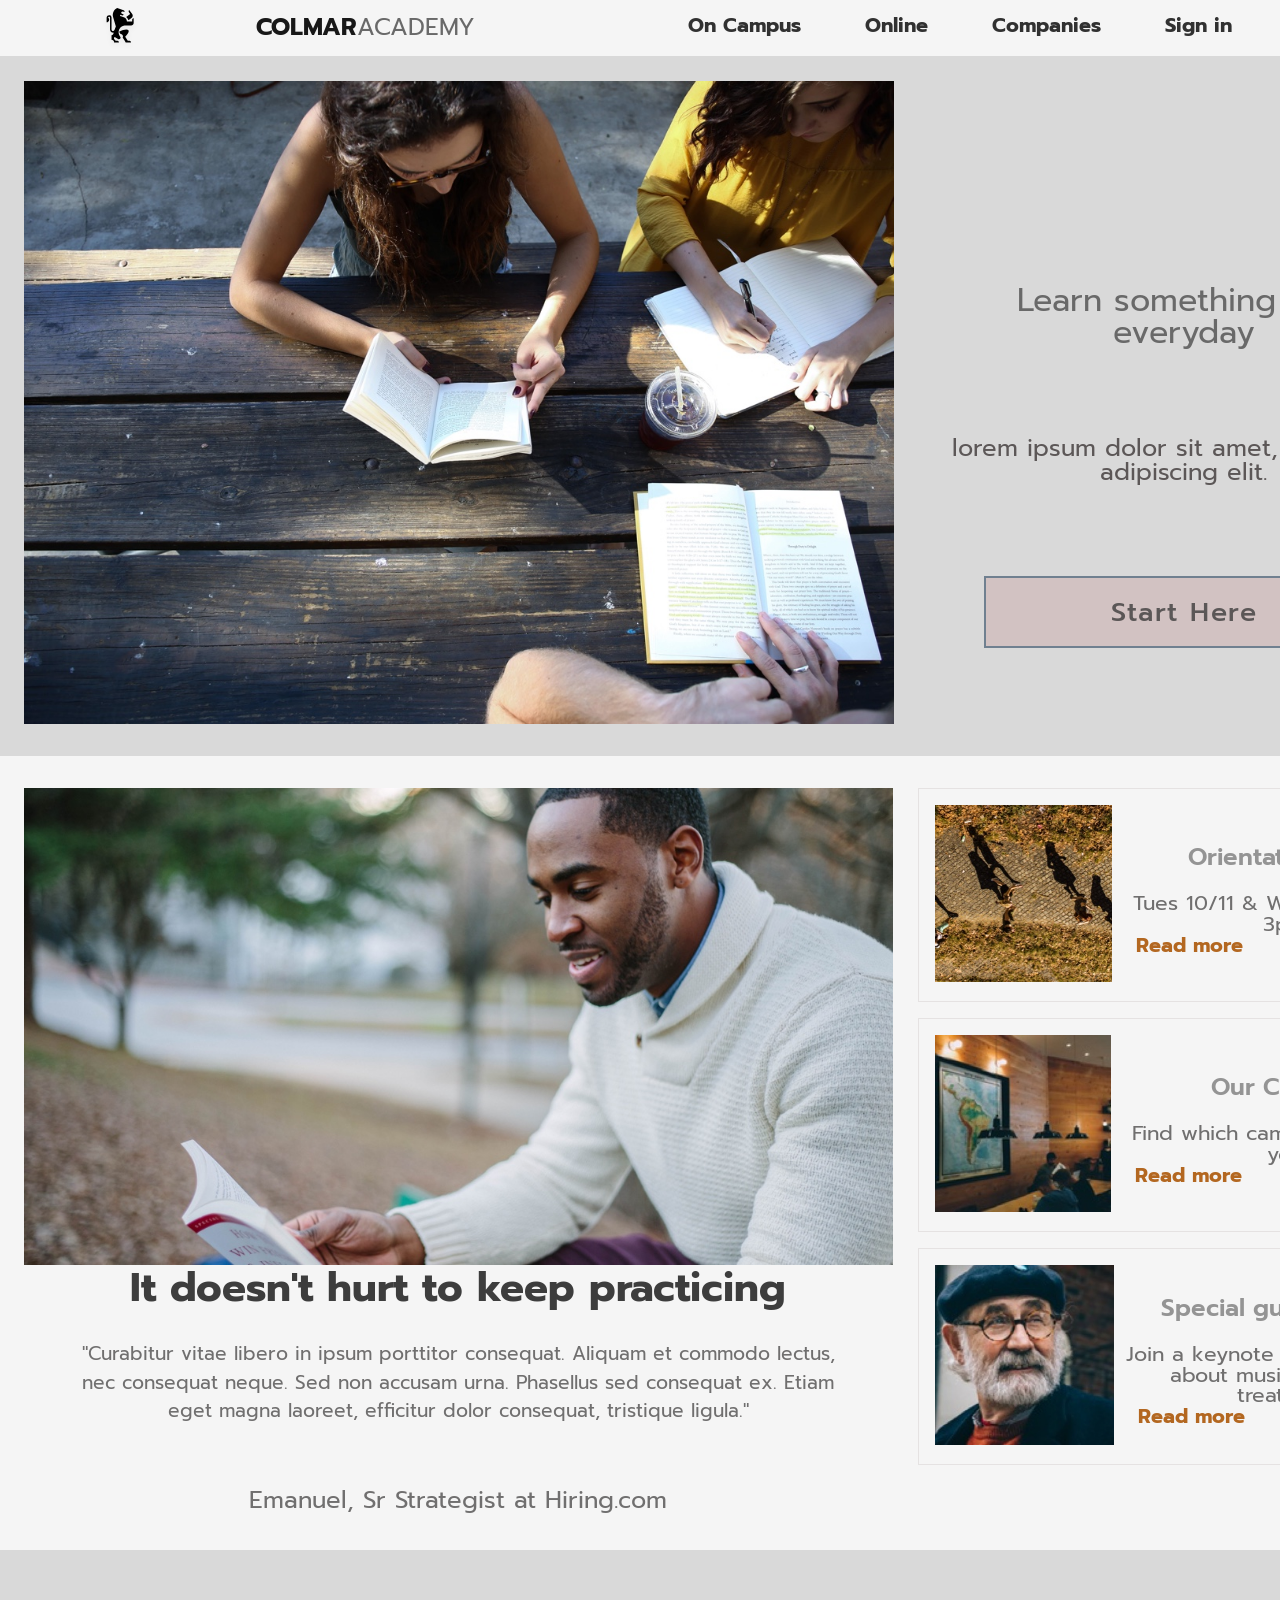
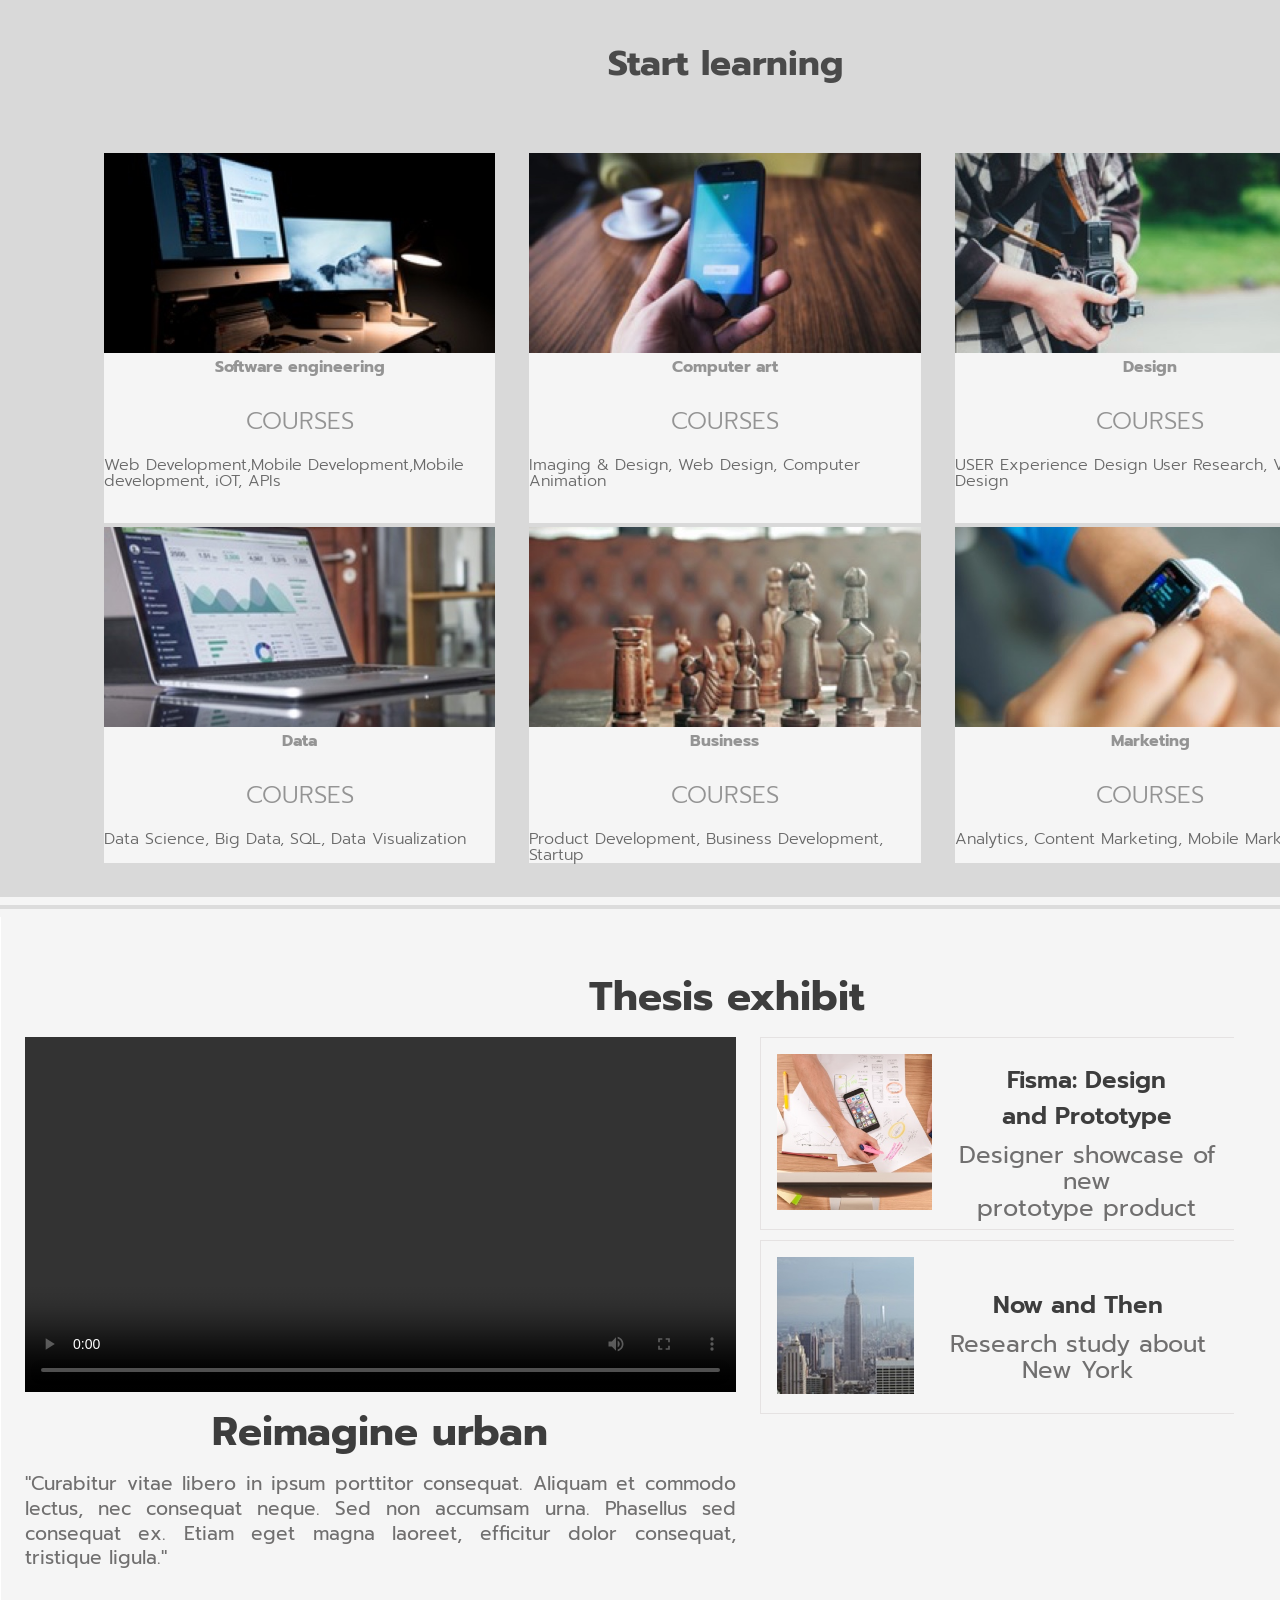
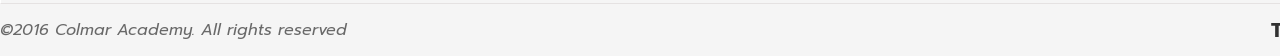
==== commit 504f08ab: "this is the good one" ====
--- a/index.html
+++ b/index.html
@@ -4,7 +4,7 @@
   <meta charset="UTF-8">
   <meta name="viewport" content="width=device-width, initial-scale=1.0" />
   <meta name="description" content="Colmar Academy a positioning project" />
-  <link href="./assets/styles.css" rel="stylesheet" type="text/css">
+ <link href="./assets/stylescodecademy.css" rel="stylesheet" type="text/css">
   <link rel="preconnect" href="https://fonts.googleapis.com">
   <link rel="preconnect" href="https://fonts.gstatic.com" crossorigin>
   <link
--- a/assets/stylescodecademy.css
+++ b/assets/stylescodecademy.css
@@ -0,0 +1,1134 @@
+html,
+body,
+div,
+span,
+applet,
+object,
+iframe,
+h1,
+h2,
+h3,
+h4,
+h5,
+h6,
+p,
+blockquote,
+pre,
+a,
+abbr,
+acronym,
+address,
+big,
+cite,
+code,
+del,
+dfn,
+em,
+img,
+ins,
+kbd,
+q,
+s,
+samp,
+small,
+strike,
+strong,
+sub,
+sup,
+tt,
+var,
+b,
+u,
+i,
+center,
+dl,
+dt,
+dd,
+ol,
+ul,
+li,
+fieldset,
+form,
+label,
+legend,
+table,
+caption,
+tbody,
+tfoot,
+thead,
+tr,
+th,
+td,
+article,
+aside,
+canvas,
+details,
+embed,
+figure,
+figcaption,
+footer,
+header,
+hgroup,
+menu,
+nav,
+output,
+ruby,
+section,
+summary,
+time,
+mark,
+audio,
+video {
+  margin: 0;
+  padding: 0;
+  border: 0;
+  font-size: 100%;
+  font: inherit;
+  vertical-align: baseline;
+  content:normal;
+}
+
+article,
+aside,
+details,
+figcaption,
+figure,
+footer,
+header,
+hgroup,
+menu,
+nav,
+section {
+  display: block;
+}
+
+body {
+  line-height: 1;
+}
+
+ol,
+ul {
+  list-style: none;
+}
+
+blockquote,
+q {
+  quotes: none;
+}
+
+blockquote:before,
+blockquote:after,
+q:before,
+q:after {
+  content: '';
+  content: none;
+}
+
+table {
+  border-collapse: collapse;
+  border-spacing: 0;
+}
+
+/* Universal Styles */
+
+* {
+  background-origin: border-box;
+}
+
+body {
+  margin: 0;
+  font-family: 'Prompt', sans-serif, monospace;
+  stroke-dasharray: none;
+  color: dimgrey;
+  background-color: whitesmoke;
+  font-size: 16px;
+  background-origin: border-box;
+  position: absolute;
+  width: 1450px;
+}
+
+a {
+  color: rgba(0, 0, 0, 0.8);
+  text-decoration-line: none;
+  font-size: 20px;
+  font-weight: bold;
+  padding: 16px;
+
+}
+
+.flex-container {
+  display: inline-flex;
+  justify-content: center;
+  flex-wrap: wrap;
+  background-color: whitesmoke;
+  max-width: 100%
+}
+
+h2 {
+  font-size: 32px;
+}
+
+p {
+  font-size: 24px;
+text-align: center;
+}
+
+hr {
+  border: 2px solid gainsboro;
+}
+
+/* Header section*/
+
+
+header.flex-container {
+  display: flex;
+  justify-content: space-between;
+  max-width: 100%;
+  flex-wrap: nowrap;
+  align-items: center;
+  flex-direction: row;
+  width: 100%;
+  position: fixed;
+  z-index: 1;
+  border: none;
+}
+
+header.flex-container div.title {
+  display: inline-flex;
+  flex-flow: row;
+  flex-wrap: nowrap;
+  flex-grow: 2;
+  justify-content: flex-start;
+  text-align: start;
+  max-width: 500px;
+  margin-left: 1em;
+}
+
+div.title p {
+font-size: 1.5em;
+line-height: 1.9;
+}
+
+div.title p i {
+  text-align: center;
+  align-self: center;
+  font-weight:bold; 
+  color: rgba(0, 0, 0, 0.9);
+}
+
+#logo {
+  width: max(100px, 18vw);
+  background-color:whitesmoke;
+  aspect-ratio: 20 / 4;
+  padding: 0.3rem;
+}
+
+header nav {
+  width: 50%;
+  min-width: 500px;
+  height: 25px;
+}
+
+header > nav > ul {
+  display: flex;
+  justify-content: space-evenly;
+  flex-wrap: wrap;
+}
+
+header li:hover{
+  background-color:rgba(199, 230, 224, 0.8);
+}
+
+/* Learn section*/
+#banner {
+  display: flex;
+  position: relative;
+  margin-top: 0.9em;
+  width: 100%;
+  flex-wrap: nowrap;
+  align-items: stretch;
+  background-color: hsla(0, 0%, 85%, 1);
+}
+
+#banner h2 {
+  display: flex;
+  width: 90%;
+  justify-content: center;
+  font-size: 2em;
+  flex-flow: column;
+  text-align: center;
+  flex-wrap: wrap-reverse;
+  align-items: center;
+  padding: 8px 0px;
+}
+
+
+#banner img {
+  flex-basis: 60%;
+  align-self: center;
+  position: relative;
+  width: 60%;
+  height: auto;
+  background-repeat: no-repeat;
+  padding: 2em 1.5em;
+  background-size: contain;
+  margin: 0px;
+}
+
+#banner div p {
+  display: flex;
+  flex-direction: column;
+  flex: 1 2;
+  justify-content: center;
+  width: 90%;
+  padding: 8px 0px;
+  max-height: 125px;
+  background-color: hsla(0, 0%, 85%, 1);
+  color: rgb(92, 87, 87);
+  text-align: center;
+}
+
+div#banner div{
+  padding-top: 130px;
+  justify-content: center;
+  display: flex;
+  flex-flow: column nowrap;
+  align-items: center;
+  width: 37%;
+}
+
+div#banner div button {
+  position: relative;
+  width: 25rem;
+  padding: 14px 0px;
+  margin-top: 30px;
+  border: 2px solid slategray;
+  margin-bottom: 10px;
+  background-color: hsla(3, 20%, 77%, 0.7);
+  cursor: pointer;
+  transition: all 1s ease-in 200ms;
+}
+
+div#banner div button:hover,
+a.main_bttn:hover{
+  background-color: slategray;
+  color:blanchedalmond;
+  cursor: pointer;
+  width:33rem;
+  padding: 16px 0px;
+  rotate: 5deg;
+  border-radius: 15px;
+  border: 4px dotted darkturquoise;
+}
+
+a.main_bttn{
+color: hsla(0, 2%, 35%, 1);
+font-family: 'Prompt', sans-serif, monospace;  
+font-size: 2.0em;
+font-weight: 500;
+letter-spacing: 1.5px;
+cursor: pointer;
+transition: all 1s ease-in 200ms;
+}
+
+/* information Section*/
+
+.information {
+  display: flex;
+  width: 100%;
+  margin: 0;
+}
+
+.information-left {
+  padding: 32px 24px 32px 24px;
+  color: rgb(61, 61, 61);
+  width: 62%;
+  justify-items: center;
+}
+
+.information-left img {
+  width: 100%;
+
+}
+
+.information-left h2 {
+  font-size: 40px;
+  font-weight: bold;
+  text-align: center;
+}
+
+.quote {
+  padding-bottom: 24px;
+  font-size: 19px;
+  color: rgb(112, 111, 111);
+}
+
+.information-left p {
+  color: rgb(112, 111, 111);
+  line-height: 1.5;
+}
+
+/* First Side-bar*/
+
+
+.information-right {
+  width: 38%;
+  padding-top: 16px;
+  color: rgb(61, 61, 61);
+  border-left: whitesmoke solid 1px;
+}
+
+.information-right a {
+  color: rgb(179, 103, 32);
+  text-align: center;
+}
+
+.info-sections {
+  display: flex;
+  justify-content: flex-start;
+  align-items: center;
+  border-bottom: rgb(229, 226, 226) solid 1px;
+  border-top: rgb(229, 226, 226) solid 1px;
+  border-left: rgb(229, 226, 226) solid 1px;
+  margin-top: 16px;
+}
+
+.info-sections:hover {
+  background-color: rgba(199, 230, 224, 0.8);
+  cursor: pointer;
+}
+
+.img-container {
+  width: 35%;
+  margin-right: 24px;
+}
+
+.info-sections img {
+  max-width: 100%;
+  padding: 16px;
+}
+
+.info-sections h4 {
+  text-align: center;
+  font-size: 24px;
+  font-weight: 510;
+  margin: 0;
+}
+
+.info-sections p {
+  color: rgb(112, 111, 111);
+  line-height: 1;
+  font-size: 1.3em;
+}
+
+.img-container .mobile img {
+  display: none;
+}
+
+/* Start learning inline block*/
+
+.learning {
+  position: relative;
+  display: flex;
+  flex-wrap: wrap;
+  justify-content: space-between;
+  padding-top: 1em;
+  padding-right: 72px;
+  padding-left: 72px;
+  padding-bottom: 32px;
+  background-color: #d9d9d9;
+  max-width: 100%;
+}
+
+
+
+/* Start learning*/
+
+h3.Start {
+  position: static;
+  text-align: center;
+  width: 100%;
+  border-top: 10px solid hsla(0, 0%, 85%, 1);
+  padding: 2em 0;
+  align-self: center;
+  font-size: 35px;
+  color: hsla(0, 0%, 29%, 1);
+  font-weight: bolder;
+  font-stretch: 100%;
+}
+
+
+.wrapper {
+  width: 1600px;
+  display: inline-flex;
+  flex-wrap: wrap;
+  background-color: #d9d9d9;   
+  justify-content: space-evenly;
+  align-items: stretch;
+}
+
+/* learning section*/
+
+.learning .software,
+.learning .design,
+.learning .computer-art,
+.learning .data,
+.learning .Business,
+.learning .Marketing {
+  position: relative;
+  display: block;
+  font-family: 'Prompt', sans-serif, monospace;
+  font-size:medium;
+  font-weight: 300;
+  line-height: 1;
+  justify-items: normal;
+  padding: 0;
+  background-color: #f5f5f5;
+  margin: 0;
+  width: 30%;
+  border: 2px solid #d9d9d9;
+  text-overflow: scroll;
+  
+
+}
+
+.learning img{
+width:100%;
+padding: 0;
+}
+
+.learning p,
+h4 {
+  padding: 0.4em;
+  justify-content: center;
+  padding-bottom: 24px;
+  color: #949494;
+  text-align: center;
+}
+.learning h4{
+  font-weight: 700;
+  text-align: center;
+}
+
+.learning-mobile a,
+.learning-mobile span,
+.learning-mobile h3.Start{
+  display: none;
+
+}
+
+/* Thesis exhibit*/
+
+.thesis {
+  border-bottom: rgb(229, 226, 226) solid 1px;
+  border-left: white solid 1px;
+  border-right: white solid 1px;
+  width: 100%;
+  height: auto;
+
+}
+
+.thesis-container {
+  position: relative;
+  display: inline-flex;
+  flex-flow: row;
+  max-width: 85%;
+  min-width: min-content;
+  justify-content: space-between;
+
+}
+
+.thesis-header h2 {
+  font-size: 40px;
+  font-weight: bold;
+  color: rgb(61, 61, 61);
+  text-align: center;
+  padding-top: 1em;
+  position: relative;
+  width: 50;
+  line-height: 2;
+}
+
+.thesis-left {
+  display: flex;
+  flex-direction: column;
+  width: 60%;
+  padding: 0 24px 32px 24px;
+}
+
+.thesis-left h2 {
+  text-align: center;
+  font-size: 40px;
+  font-weight: bold;
+  color: rgb(61, 61, 61);
+  line-height: 2;
+}
+
+.thesis-left p {
+  font-size: 19px;
+  color: rgb(112, 111, 111);
+  line-height: 1.3;
+  text-align: justify;
+}
+
+video {
+  max-width: 100%;
+}
+
+.thesis-right {
+  display: block;
+  flex-direction: column;
+  width: 40%;
+}
+
+.thesis-right img {
+  max-width: 100%;
+  padding: 16px;
+}
+
+#fisma,
+#new-york {
+  float: inline-end;
+
+}
+
+.thesis-sections {
+  display: flex;
+  justify-content: flex-start;
+  align-items: center;
+  border-bottom: rgb(229, 226, 226) solid 1px;
+  border-top: rgb(229, 226, 226) solid 1px;
+  border-left: rgb(229, 226, 226) solid 1px;
+  margin-bottom: 10px;
+}
+
+.thesis-sections h2 {
+  line-height: 1.5;
+  text-align: center;
+  color: rgb(61, 61, 61);
+  font-size: 24px;
+  font-weight: 510;
+  padding-top: 1em;
+}
+
+.thesis-sections p {
+  color: rgb(112, 111, 111);
+  line-height: 1.1;
+  padding: 8px 0px;
+}
+
+.thesis-sections:hover {
+  background-color: rgb(199, 230, 224);
+}
+
+/* Footer*/
+
+footer {
+  position: relative;
+  flex-direction: row;
+  display: flex;
+  font-size: 16px;
+  justify-content: space-between;
+  flex-flow: row wrap;
+  align-items: center;
+  width: 100%;
+  
+}
+footer h5{
+  text-align: left;
+  font-style: oblique;
+  font-weight: 400;
+}
+
+footer nav.terms{
+  display: inline-flex;
+  flex-flow: row nowrap;
+  width: 60%;
+  justify-content: flex-end;
+  align-items: center;
+  vertical-align: bottom;
+  border-top: none;
+}
+
+/* MEDIA QUERY*/
+
+@media only screen and (max-width: 800px) {
+  body {
+    margin: 0 auto;
+    max-width: 50em;
+  }
+
+  header.flex-container {
+    display: none;
+  }
+
+  nav.mobile {
+    width: 100%;
+    display: inline-flex;
+    flex-flow: row nowrap;
+    justify-content: space-between;
+    background-color: hsla(0, 0%, 85%, 1);
+    transition: all 1.5s ease-in-out 400ms;
+  }
+
+
+  div#banner {
+    display: block;
+    padding: none;
+    width: 100%;
+  }
+
+  #banner img {
+    padding: 0;
+    width: 793px;
+    display: block;
+  }
+
+  div#banner div {
+    flex-basis: -webkit-fit-content;
+    justify-content: end;
+    display: contents;
+  }
+
+  div#banner div button {
+    margin-left: 110px;
+  }
+
+  /*INFORMATION*/
+
+  .information-left {
+    display: none;
+  }
+
+  .information-right {
+    width: 100%;
+  }
+
+  .info-sections {
+    display: block;
+    max-width: 100%;
+    border: none;
+    padding: 16px;
+    justify-content: flex-start;
+    align-items: center;
+    border-bottom: rgb(229, 226, 226) solid 1px;
+    border-top: rgb(229, 226, 226) solid 1px;
+    border-left: rgb(229, 226, 226) solid 1px;
+    margin-top: 16px;
+
+  }
+
+  .img-container {
+    width: 100%;
+  }
+
+  .info-sections img.mobile {
+    width: 100%;
+    display: block;
+  }
+
+  #orientation,
+  #campus,
+  #guest {
+    justify-content: center;
+    align-items: center;
+    align-self: center;
+  }
+
+  .info-sections h4 {
+    text-align: center;
+    font-size: 24px;
+    font-weight: 510;
+    margin: 0;
+  }
+
+  .info-sections:hover {
+    background-color: rgba(199, 230, 224, 0.7);
+    cursor: pointer;
+  }
+
+  .info-sections img.desktop {
+    display: none;
+  }
+
+  section.learning {
+    display: none;
+  }
+
+  .information-right a {
+    color: rgb(179, 103, 32);
+    text-align: center;
+    display: block;
+  }
+
+
+  /*START LEARNING*/
+  section.learning {
+    display: none;
+  }
+
+  .course-container {
+    display: none;
+  }
+
+
+  /*START LEARNING*/
+
+  section.learning{
+    display: none;
+  }
+
+  .course-container {
+    display: none;
+  }
+
+  nav.learning-mobile h3.Start {
+    display:block;
+    position:relative;
+    text-align: center;
+    border-top: none;
+    padding: 2em 0;
+    align-self: center;
+    font-size: 35px;
+    color: hsla(0, 0%, 29%, 1);
+    font-weight: bolder;
+    font-stretch: 100%;
+  }
+
+ nav.learning-mobile {
+    display:block ;
+    flex-direction: column;
+    padding: 32px;
+
+  }
+
+  nav.learning-mobile li,
+  nav.learning-mobile li a { 
+    display: block;
+    margin: 4px auto;
+    padding: 12px 8px;
+    background-color: rgb(233, 223, 132);
+    width: 90%;
+    font-size: 24px;
+    color: rgb(61, 61, 61);
+    border: none;
+    cursor: pointer;
+    text-align: left;
+  }
+
+ .learning-mobile a:hover,
+ .learning-mobile li:hover {
+    background-color: rgba(199, 230, 224, 0.8);
+ }
+
+ /* Thesis-section */
+ .thesis-left {
+    width: 100%;
+    padding: 0;
+  }
+  .thesis-header h2 {
+   font-size: 40px;
+    font-weight: bold;
+    color: rgb(61, 61, 61);
+    text-align: center;
+    padding-top: 1em;
+    position: relative;
+    width: 50;
+    line-height: 2;
+  }
+  .thesis-left h2 {
+    display: none;
+  }
+
+  .thesis-left p {
+    display: none;
+  }
+
+  video {
+    width: 100%;
+    padding-left: 5rem;
+  }
+
+  .thesis-right {
+    display: none;
+  }
+
+  .thesis-right {
+    display:none;
+  }
+
+  .thesis-right img {
+    display:none;
+  }
+
+  #fisma,
+  #new-york {
+    display:none;
+
+  }
+
+  .thesis-sections {
+    display:none;
+  }
+
+  .thesis-sections h2 {
+    display:none;
+  }
+
+  .thesis-sections p {
+    display:none;
+  }
+
+  .thesis-sections:hover {
+    display:none;
+  }
+
+  /*FOOTER*/
+
+  footer nav.terms{ 
+    display: none;
+  }
+
+  footer h5{
+    text-align: center;
+    font-style: oblique;
+    font-weight: 400;
+    padding: 16px 0px;
+  }
+
+}
+
+/* MEDIA QUERY*/
+
+@media only screen and (max-width: 480px) {
+  body {
+    margin: 0 auto;
+    max-width: 50em;
+  }
+
+  /*HEADER*/
+  header.flex-container {
+    display: none;
+  }
+ 
+
+  
+ nav.mobile {
+    display: inline-flex;
+    flex-flow: row nowrap;
+    justify-content: space-between;
+    align-content: center;
+    width: 100%;
+    background-color: hsla(0, 0%, 85%, 1)
+  }
+
+  nav.mobile:hover{
+  transition: all 1.5s ease 400ms;
+  }
+
+ nav.mobile a {
+    margin: auto;
+  }
+
+  .header-right,
+  .header-left {
+    display: none;
+  }
+
+  /*BANNER*/
+
+ div#banner  {
+    display: block;
+    padding: none;
+    width: 100%;
+  }
+
+  #banner img {
+    padding: 0;
+    width: 793px;
+    display:contents;
+  }
+  
+  div#banner div{
+    flex-basis: -webkit-fit-content;
+    justify-content: end;
+    display: contents;
+  }
+
+  div#banner div button{
+    margin-left: 110px;
+  } 
+
+  /*INFORMATION*/
+
+  .information-left {
+    display: none;
+  }
+
+  .information-right {
+    width: 100%;
+  }
+
+  .information-right a {
+    color: rgb(179, 103, 32);
+    align-content: center;
+    display: block;
+  }
+
+  .info-sections {
+    display: block;
+    max-width: 100%;
+    border: none;
+    padding: 16px;
+  }
+
+  .info-sections:hover {
+    background-color: rgb(199, 230, 224);
+  }
+
+  #orientation,
+  #campus,
+  #guest{
+    justify-content: center;
+  }
+
+ .info-sections h4 {
+  text-align: center;
+  font-size: 24px;
+  font-weight: 510;
+  margin: 0;
+ }
+
+  .info-sections img.mobile  {
+    width: 100%;
+    display: block;
+  }
+
+ .info-sections img.desktop {
+    display: none;
+  }
+
+
+  /*START LEARNING*/
+  section.learning{
+    display: none;
+  }
+
+  .course-container {
+    display: none;
+  }
+
+ nav.learning-mobile {
+    display:block ;
+    flex-direction: column;
+    padding: 32px;
+
+  }
+
+  nav.learning-mobile h3.Start {
+    display:block;
+    position:relative;
+    text-align: center;
+    border-top: none;
+    padding: 2em 0;
+    align-self: center;
+    font-size: 35px;
+    color: hsla(0, 0%, 29%, 1);
+    font-weight: bolder;
+    font-stretch: 100%;
+  }
+  nav.learning-mobile span,
+  nav.learning-mobile span a {
+    display: block;
+    margin: 8px auto;
+    padding: 12px 8px;
+    background-color: rgb(233, 223, 132);
+    width: 90%;
+    font-size: 24px;
+    color: rgb(61, 61, 61);
+    border: none;
+    cursor: pointer;
+    text-align: left;
+  }
+
+ .learning-mobile a:hover,
+ .learning-mobile span:hover {
+     background-color: rgba(199, 230, 224, 0.7);
+ }
+
+  /*THESIS*/
+
+  .thesis-left {
+    width: 100%;
+    padding: 0;
+  }
+  .thesis-header h2 {
+    font-size: 40px;
+    font-weight: bold;
+    color: rgb(61, 61, 61);
+    text-align: center;
+    padding-top: 1em;
+    position: relative;
+    width: 50;
+    line-height: 2;
+  }
+  .thesis-left h2 {
+    display: none;
+  }
+
+  .thesis-left p {
+    display: none;
+  }
+
+  video {
+    width: 100%;
+  }
+
+  .thesis-right {
+    display: none;
+  }
+
+  .thesis-right {
+    display:none;
+  }
+  
+  .thesis-right img {
+    display:none;
+  }
+  
+  #fisma,
+  #new-york {
+    display:none;
+  
+  }
+  
+  .thesis-sections {
+    display:none;
+  }
+  
+  .thesis-sections h2 {
+    display:none;
+  }
+  
+  .thesis-sections p {
+    display:none;
+  }
+  
+  .thesis-sections:hover {
+    display:none;
+  }
+  /*FOOTER*/
+
+  footer nav.terms{ 
+    display: none;
+  }
+
+  footer h5{
+    text-align: center;
+    font-style: oblique;
+    font-weight: 400;
+    padding: 16px 0px;
+    max-width: 480px; 
+  }
+}
+
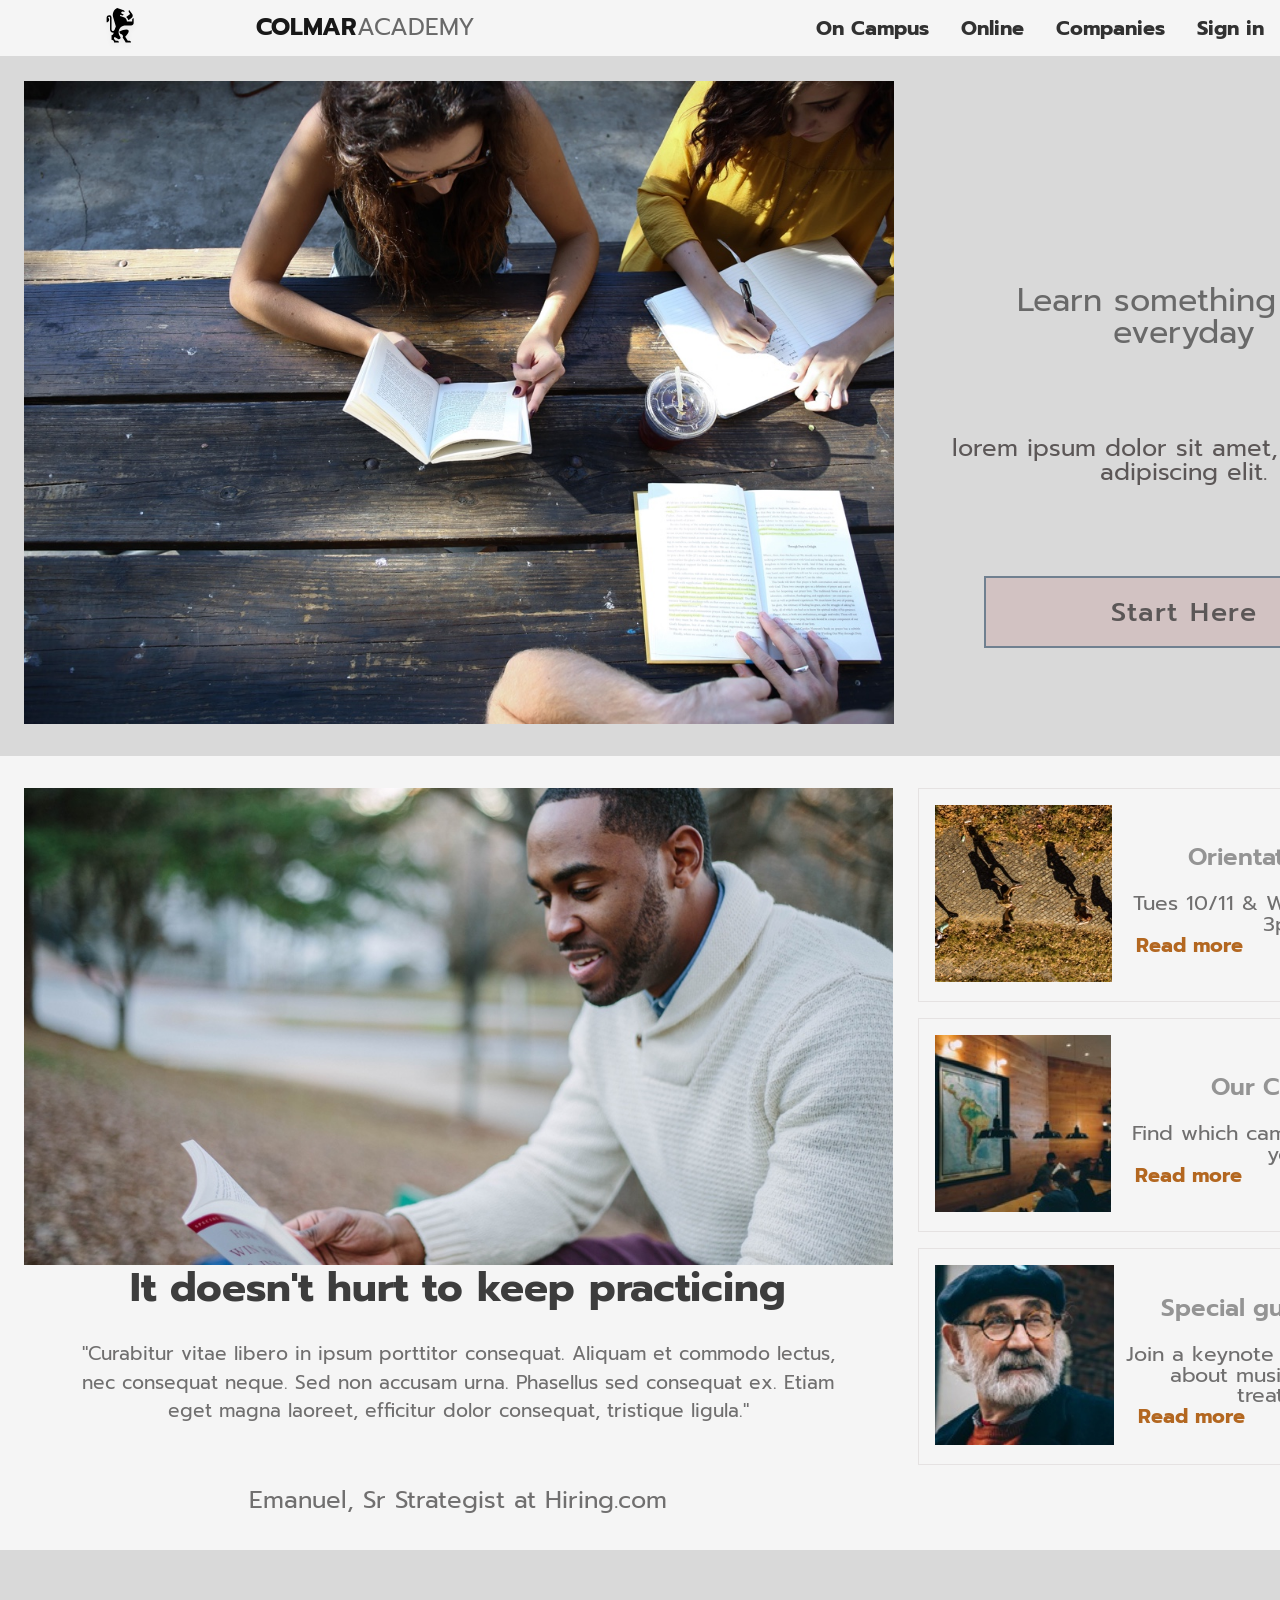
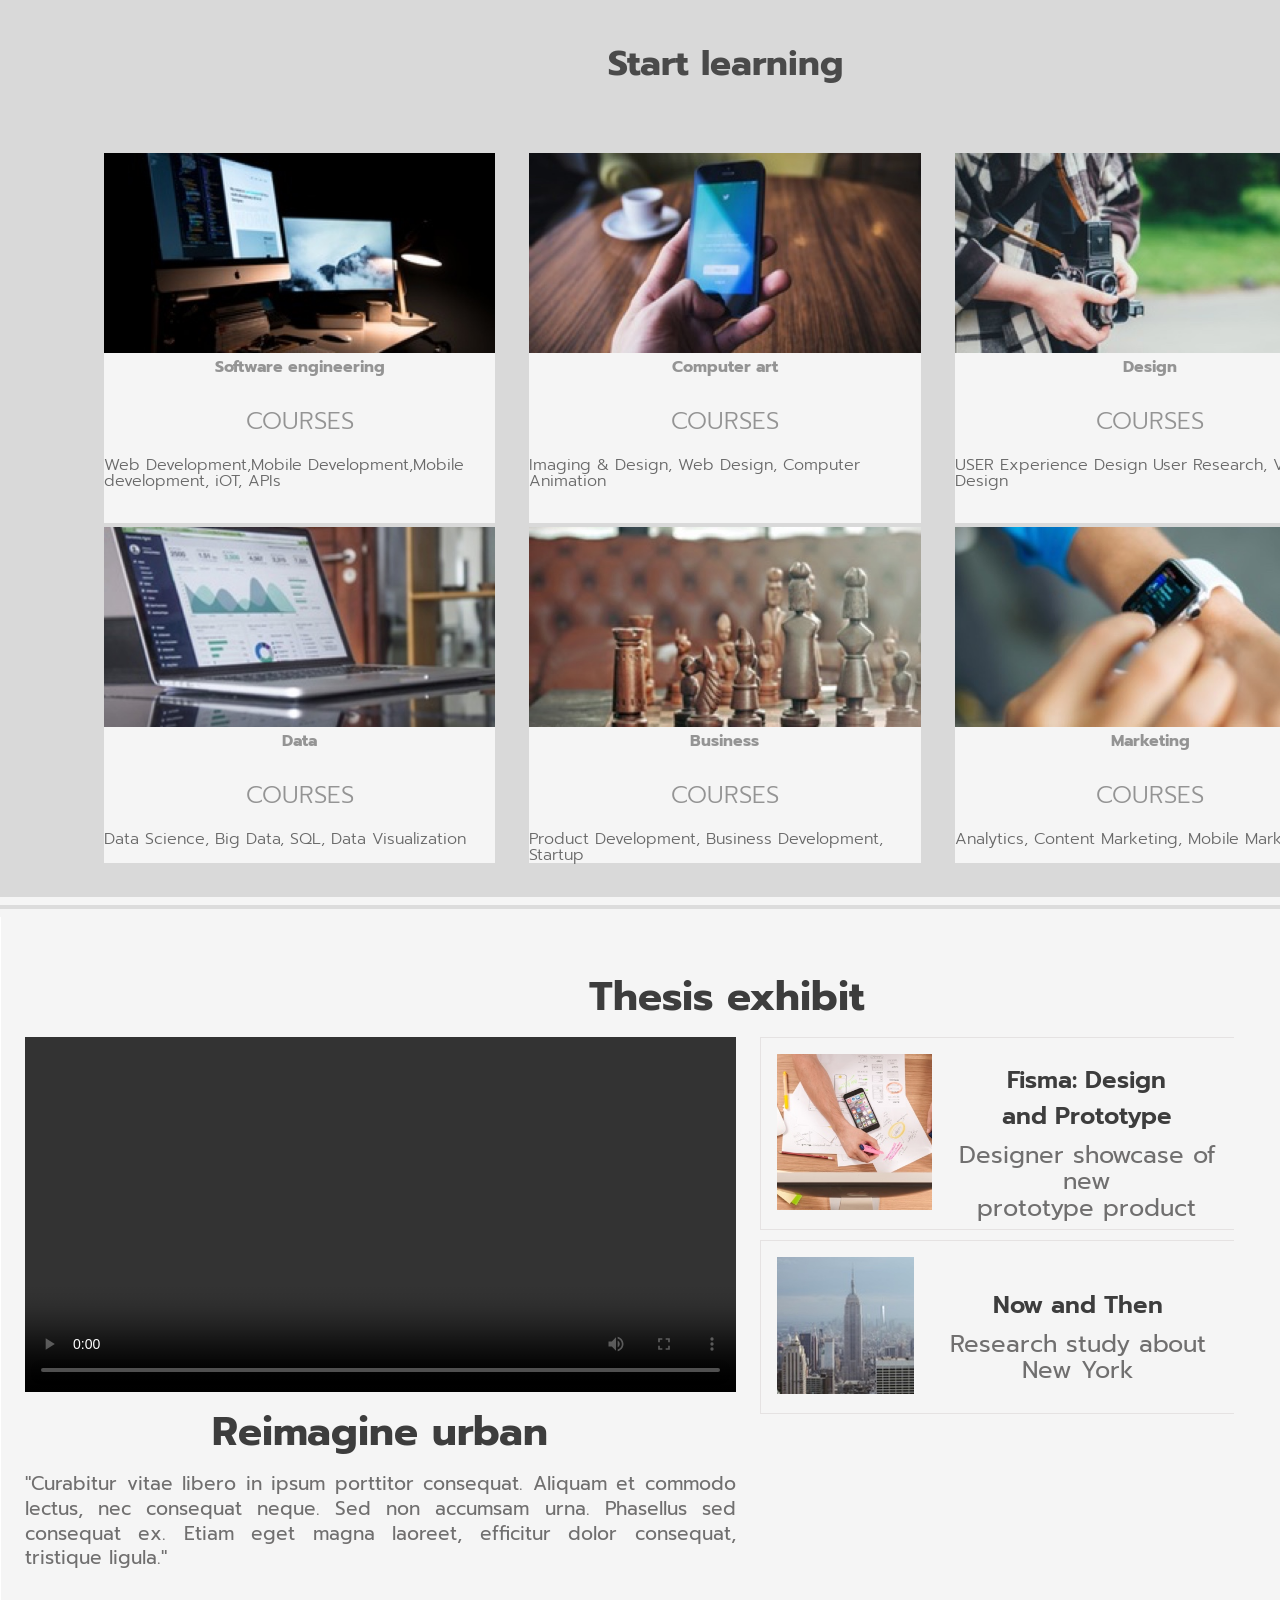
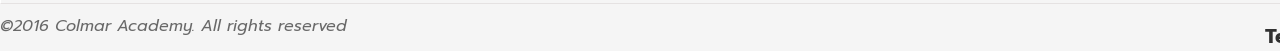
==== commit b719e64f: "mend" ====
--- a/index.html
+++ b/index.html
@@ -2,9 +2,9 @@
 <html lang="en">
 <head>
   <meta charset="UTF-8">
-  <meta name="viewport" content="width=device-width, initial-scale=1.0" />
+  <meta name="viewport" content="width=device-width, initial-scale=1.0, user-scalable=yes" />
   <meta name="description" content="Colmar Academy a positioning project" />
- <link href="./assets/stylescodecademy.css" rel="stylesheet" type="text/css">
+ <link href="assets/styles.css" rel="stylesheet" type="text/CSS">
   <link rel="preconnect" href="https://fonts.googleapis.com">
   <link rel="preconnect" href="https://fonts.gstatic.com" crossorigin>
   <link
--- a/assets/styles.css
+++ b/assets/styles.css
@@ -0,0 +1,1579 @@
+t html,
+body,
+div,
+span,
+applet,
+object,
+iframe,
+h1,
+h2,
+h3,
+h4,
+h5,
+h6,
+p,
+blockquote,
+pre,
+a,
+abbr,
+acronym,
+address,
+big,
+cite,
+code,
+del,
+dfn,
+em,
+img,
+ins,
+kbd,
+q,
+s,
+samp,
+small,
+strike,
+strong,
+sub,
+sup,
+tt,
+var,
+b,
+u,
+i,
+center,
+dl,
+dt,
+dd,
+ol,
+ul,
+li,
+fieldset,
+form,
+label,
+legend,
+table,
+caption,
+tbody,
+tfoot,
+thead,
+tr,
+th,
+td,
+article,
+aside,
+canvas,
+details,
+embed,
+figure,
+figcaption,
+footer,
+header,
+hgroup,
+menu,
+nav,
+output,
+ruby,
+section,
+summary,
+time,
+mark,
+audio,
+video {
+  margin: 0;
+  padding: 0;
+  border: 0;
+  font-size: 100%;
+  font: inherit;
+  vertical-align: baseline;
+  content: normal;
+}
+
+article,
+aside,
+details,
+figcaption,
+figure,
+footer,
+header,
+hgroup,
+menu,
+nav,
+section {
+  display: block;
+}
+
+body {
+  line-height: 1;
+}
+
+ol,
+ul {
+  list-style: none;
+}
+
+blockquote,
+q {
+  quotes: none;
+}
+
+blockquote:before,
+blockquote:after,
+q:before,
+q:after {
+  content: '';
+  content: none;
+}
+
+table {
+  border-collapse: collapse;
+  border-spacing: 0;
+}
+
+/* Universal Styles */
+
+* {
+  background-origin: border-box;
+}
+
+body {
+  margin: 0;
+  font-family: 'Prompt', sans-serif, monospace;
+  stroke-dasharray: none;
+  color: dimgrey;
+  background-color: whitesmoke;
+  font-size: 16px;
+  background-origin: border-box;
+  position: absolute;
+  width: 1450px;
+}
+
+a {
+  color: rgba(0, 0, 0, 0.8);
+  text-decoration-line: none;
+  font-size: 20px;
+  font-weight: bold;
+  padding: 16px;
+
+}
+
+.flex-container {
+  display: inline-flex;
+  justify-content: center;
+  flex-wrap: wrap;
+  background-color: whitesmoke;
+  max-width: 100%
+}
+
+h2 {
+  font-size: 32px;
+}
+
+p {
+  font-size: 24px;
+  text-align: center;
+}
+
+hr {
+  border: 2px solid gainsboro;
+}
+
+/* Header section*/
+
+
+header.flex-container {
+  display: flex;
+  justify-content: space-between;
+  max-width: 100%;
+  flex-wrap: nowrap;
+  align-items: center;
+  flex-direction: row;
+  width: 100%;
+  position: fixed;
+  z-index: 1;
+  border: none;
+}
+
+header.flex-container div.title {
+  display: inline-flex;
+  flex-flow: row;
+  flex-wrap: nowrap;
+  flex-grow: 2;
+  justify-content: flex-start;
+  text-align: start;
+  max-width: 500px;
+  margin-left: 1em;
+}
+
+div.title p {
+  font-size: 1.5em;
+  line-height: 1.9;
+}
+
+div.title p i {
+  text-align: center;
+  align-self: center;
+  font-weight: bold;
+  color: rgba(0, 0, 0, 0.9);
+}
+
+#logo {
+  width: max(100px, 18vw);
+<<<<<<< HEAD:assets/stylescodecademy.css
+  background-color:whitesmoke;
+  aspect-ratio: 20 / 4;
+  padding: 0.3rem;
+}
+
+header nav {
+  width: 50%;
+  min-width: 500px;
+  height: 25px;
+}
+
+header > nav > ul {
+  display: flex;
+  justify-content: space-evenly;
+  flex-wrap: wrap;
+}
+
+header li:hover{
+  background-color:rgba(199, 230, 224, 0.8);
+}
+
+/* Learn section*/
+#banner {
+  display: flex;
+  position: relative;
+  margin-top: 0.9em;
+  width: 100%;
+  flex-wrap: nowrap;
+  align-items: stretch;
+  background-color: hsla(0, 0%, 85%, 1);
+}
+
+#banner h2 {
+  display: flex;
+  width: 90%;
+  justify-content: center;
+  font-size: 2em;
+  flex-flow: column;
+  text-align: center;
+  flex-wrap: wrap-reverse;
+  align-items: center;
+  padding: 8px 0px;
+}
+
+
+#banner img {
+  flex-basis: 60%;
+  align-self: center;
+  position: relative;
+  width: 60%;
+  height: auto;
+  background-repeat: no-repeat;
+  padding: 2em 1.5em;
+  background-size: contain;
+  margin: 0px;
+}
+
+#banner div p {
+  display: flex;
+  flex-direction: column;
+  flex: 1 2;
+  justify-content: center;
+  width: 90%;
+  padding: 8px 0px;
+  max-height: 125px;
+  background-color: hsla(0, 0%, 85%, 1);
+  color: rgb(92, 87, 87);
+  text-align: center;
+}
+
+div#banner div{
+  padding-top: 130px;
+  justify-content: center;
+  display: flex;
+  flex-flow: column nowrap;
+  align-items: center;
+  width: 37%;
+}
+
+div#banner div button {
+  position: relative;
+  width: 25rem;
+  padding: 14px 0px;
+  margin-top: 30px;
+  border: 2px solid slategray;
+  margin-bottom: 10px;
+  background-color: hsla(3, 20%, 77%, 0.7);
+  cursor: pointer;
+  transition: all 1s ease-in 200ms;
+}
+
+div#banner div button:hover,
+a.main_bttn:hover{
+  background-color: slategray;
+  color:blanchedalmond;
+  cursor: pointer;
+  width:33rem;
+  padding: 16px 0px;
+  rotate: 5deg;
+  border-radius: 15px;
+  border: 4px dotted darkturquoise;
+}
+
+a.main_bttn{
+color: hsla(0, 2%, 35%, 1);
+font-family: 'Prompt', sans-serif, monospace;  
+font-size: 2.0em;
+font-weight: 500;
+letter-spacing: 1.5px;
+cursor: pointer;
+transition: all 1s ease-in 200ms;
+}
+
+/* information Section*/
+
+.information {
+  display: flex;
+  width: 100%;
+  margin: 0;
+}
+
+.information-left {
+  padding: 32px 24px 32px 24px;
+  color: rgb(61, 61, 61);
+  width: 62%;
+  justify-items: center;
+}
+
+.information-left img {
+  width: 100%;
+
+}
+
+.information-left h2 {
+  font-size: 40px;
+  font-weight: bold;
+  text-align: center;
+}
+
+.quote {
+  padding-bottom: 24px;
+  font-size: 19px;
+  color: rgb(112, 111, 111);
+}
+
+.information-left p {
+  color: rgb(112, 111, 111);
+  line-height: 1.5;
+}
+
+/* First Side-bar*/
+
+
+.information-right {
+  width: 38%;
+  padding-top: 16px;
+  color: rgb(61, 61, 61);
+  border-left: whitesmoke solid 1px;
+}
+
+.information-right a {
+  color: rgb(179, 103, 32);
+  text-align: center;
+}
+
+.info-sections {
+  display: flex;
+  justify-content: flex-start;
+  align-items: center;
+  border-bottom: rgb(229, 226, 226) solid 1px;
+  border-top: rgb(229, 226, 226) solid 1px;
+  border-left: rgb(229, 226, 226) solid 1px;
+  margin-top: 16px;
+}
+
+.info-sections:hover {
+  background-color: rgba(199, 230, 224, 0.8);
+  cursor: pointer;
+}
+
+.img-container {
+  width: 35%;
+  margin-right: 24px;
+}
+
+.info-sections img {
+  max-width: 100%;
+  padding: 16px;
+}
+
+.info-sections h4 {
+  text-align: center;
+  font-size: 24px;
+  font-weight: 510;
+  margin: 0;
+}
+
+.info-sections p {
+  color: rgb(112, 111, 111);
+  line-height: 1;
+  font-size: 1.3em;
+}
+
+.img-container .mobile img {
+  display: none;
+}
+
+/* Start learning inline block*/
+
+.learning {
+  position: relative;
+  display: flex;
+  flex-wrap: wrap;
+  justify-content: space-between;
+  padding-top: 1em;
+  padding-right: 72px;
+  padding-left: 72px;
+  padding-bottom: 32px;
+  background-color: #d9d9d9;
+  max-width: 100%;
+}
+
+
+
+/* Start learning*/
+
+h3.Start {
+  position: static;
+  text-align: center;
+  width: 100%;
+  border-top: 10px solid hsla(0, 0%, 85%, 1);
+  padding: 2em 0;
+  align-self: center;
+  font-size: 35px;
+  color: hsla(0, 0%, 29%, 1);
+  font-weight: bolder;
+  font-stretch: 100%;
+}
+
+
+.wrapper {
+  width: 1600px;
+  display: inline-flex;
+  flex-wrap: wrap;
+  background-color: #d9d9d9;   
+  justify-content: space-evenly;
+  align-items: stretch;
+}
+
+/* learning section*/
+
+.learning .software,
+.learning .design,
+.learning .computer-art,
+.learning .data,
+.learning .Business,
+.learning .Marketing {
+  position: relative;
+  display: block;
+  font-family: 'Prompt', sans-serif, monospace;
+  font-size:medium;
+  font-weight: 300;
+  line-height: 1;
+  justify-items: normal;
+  padding: 0;
+  background-color: #f5f5f5;
+  margin: 0;
+  width: 30%;
+  border: 2px solid #d9d9d9;
+  text-overflow: scroll;
+  
+
+}
+
+.learning img{
+width:100%;
+padding: 0;
+}
+
+.learning p,
+h4 {
+  padding: 0.4em;
+  justify-content: center;
+  padding-bottom: 24px;
+  color: #949494;
+  text-align: center;
+}
+.learning h4{
+  font-weight: 700;
+  text-align: center;
+}
+
+.learning-mobile a,
+.learning-mobile span,
+.learning-mobile h3.Start{
+  display: none;
+
+}
+
+/* Thesis exhibit*/
+
+.thesis {
+  border-bottom: rgb(229, 226, 226) solid 1px;
+  border-left: white solid 1px;
+  border-right: white solid 1px;
+  width: 100%;
+  height: auto;
+
+}
+
+.thesis-container {
+  position: relative;
+  display: inline-flex;
+  flex-flow: row;
+  max-width: 85%;
+  min-width: min-content;
+  justify-content: space-between;
+
+}
+
+.thesis-header h2 {
+  font-size: 40px;
+  font-weight: bold;
+  color: rgb(61, 61, 61);
+  text-align: center;
+  padding-top: 1em;
+  position: relative;
+  width: 50;
+  line-height: 2;
+}
+
+.thesis-left {
+  display: flex;
+  flex-direction: column;
+  width: 60%;
+  padding: 0 24px 32px 24px;
+}
+
+.thesis-left h2 {
+  text-align: center;
+  font-size: 40px;
+  font-weight: bold;
+  color: rgb(61, 61, 61);
+  line-height: 2;
+}
+
+.thesis-left p {
+  font-size: 19px;
+  color: rgb(112, 111, 111);
+  line-height: 1.3;
+  text-align: justify;
+}
+
+video {
+  max-width: 100%;
+}
+
+.thesis-right {
+  display: block;
+  flex-direction: column;
+  width: 40%;
+}
+
+.thesis-right img {
+  max-width: 100%;
+  padding: 16px;
+}
+
+#fisma,
+#new-york {
+  float: inline-end;
+
+}
+
+.thesis-sections {
+  display: flex;
+  justify-content: flex-start;
+  align-items: center;
+  border-bottom: rgb(229, 226, 226) solid 1px;
+  border-top: rgb(229, 226, 226) solid 1px;
+  border-left: rgb(229, 226, 226) solid 1px;
+  margin-bottom: 10px;
+}
+
+.thesis-sections h2 {
+  line-height: 1.5;
+  text-align: center;
+  color: rgb(61, 61, 61);
+  font-size: 24px;
+  font-weight: 510;
+  padding-top: 1em;
+}
+
+.thesis-sections p {
+  color: rgb(112, 111, 111);
+  line-height: 1.1;
+  padding: 8px 0px;
+}
+
+.thesis-sections:hover {
+  background-color: rgb(199, 230, 224);
+}
+
+/* Footer*/
+
+footer {
+  position: relative;
+  flex-direction: row;
+  display: flex;
+  font-size: 16px;
+  justify-content: space-between;
+  flex-flow: row wrap;
+  align-items: center;
+  width: 100%;
+  
+}
+footer h5{
+  text-align: left;
+  font-style: oblique;
+  font-weight: 400;
+}
+
+footer nav.terms{
+  display: inline-flex;
+=======
+  background-color: whitesmoke;
+  aspect-ratio: 25 / 4;
+  padding: 0.4rem;
+}
+
+header nav {
+  display: flex;
+  margin: 0 auto;
+  margin-left: 90px;
+>>>>>>> main:assets/styles.css
+  flex-flow: row nowrap;
+  width: 45%;
+  justify-content: flex-end;
+  align-items: center;
+  vertical-align: bottom;
+  border-top: none;
+
+  nav {
+    width: 50%;
+    max-width: 600px;
+    height: 25px;
+  }
+
+  nav>ul {
+    display: flex;
+    justify-content: space-between;
+  }
+
+  nav li a:hover {
+    background-color: rgba(199, 230, 224, 0.8);
+  }
+
+  /* Learn section*/
+  #banner {
+    display: flex;
+    position: relative;
+    margin-top: 0.9em;
+    width: 100%;
+    flex-wrap: nowrap;
+    align-items: stretch;
+    background-color: hsla(0, 0%, 85%, 1);
+  }
+
+  #banner h2 {
+    display: flex;
+    width: 90%;
+    justify-content: center;
+    font-size: 2em;
+    flex-flow: column;
+    text-align: center;
+    flex-wrap: wrap-reverse;
+    align-items: center;
+    padding: 8px 0px;
+  }
+
+
+  #banner img {
+    flex-basis: 60%;
+    align-self: center;
+    position: relative;
+    width: 60%;
+    height: auto;
+    background-repeat: no-repeat;
+    padding: 2em 1.5em;
+    background-size: contain;
+    margin: 0px;
+  }
+
+  #banner div p {
+    display: flex;
+    flex-direction: column;
+    flex: 1 2;
+    justify-content: center;
+    width: 90%;
+    padding: 8px 0px;
+    max-height: 125px;
+    background-color: hsla(0, 0%, 85%, 1);
+    color: rgb(92, 87, 87);
+    text-align: center;
+  }
+
+  div#banner div {
+    padding-top: 130px;
+    justify-content: center;
+    display: flex;
+    flex-flow: column nowrap;
+    align-items: center;
+    width: 37%;
+  }
+
+  div#banner div button {
+    position: relative;
+    width: 25rem;
+    padding: 14px 0px;
+    margin-top: 30px;
+    border: 2px solid slategray;
+    margin-bottom: 10px;
+    background-color: hsla(3, 20%, 77%, 0.7);
+    cursor: pointer;
+    transition: all 1s ease-in 200ms;
+  }
+
+  div#banner div button:hover,
+  a.main_bttn:hover {
+    background-color: slategray;
+    color: blanchedalmond;
+    cursor: pointer;
+    width: 33rem;
+    padding: 16px 0px;
+    rotate: 5deg;
+    border-radius: 15px;
+    border: 4px dotted darkturquoise;
+  }
+
+  a.main_bttn {
+    color: hsla(0, 2%, 35%, 1);
+    font-family: 'Prompt', sans-serif, monospace;
+    font-size: 2.0em;
+    font-weight: 500;
+    letter-spacing: 1.5px;
+    cursor: pointer;
+    transition: all 1s ease-in 200ms;
+  }
+
+  /* information Section*/
+
+  .information {
+    display: flex;
+    width: 100%;
+    margin: 0;
+  }
+
+  .information-left {
+    padding: 32px 24px 32px 24px;
+    color: rgb(61, 61, 61);
+    width: 62%;
+    justify-items: center;
+  }
+
+  .information-left img {
+    width: 100%;
+
+  }
+
+  .information-left h2 {
+    font-size: 40px;
+    font-weight: bold;
+    text-align: center;
+  }
+
+  .quote {
+    padding-bottom: 24px;
+    font-size: 19px;
+    color: rgb(112, 111, 111);
+  }
+
+  .information-left p {
+    color: rgb(112, 111, 111);
+    line-height: 1.5;
+  }
+
+  /* First Side-bar*/
+
+
+  .information-right {
+    width: 38%;
+    padding-top: 16px;
+    color: rgb(61, 61, 61);
+    border-left: whitesmoke solid 1px;
+  }
+
+  .information-right a {
+    color: rgb(179, 103, 32);
+    text-align: center;
+  }
+
+  .info-sections {
+    display: flex;
+    justify-content: flex-start;
+    align-items: center;
+    border-bottom: rgb(229, 226, 226) solid 1px;
+    border-top: rgb(229, 226, 226) solid 1px;
+    border-left: rgb(229, 226, 226) solid 1px;
+    margin-top: 16px;
+  }
+
+  .info-sections:hover {
+    background-color: rgba(199, 230, 224, 0.8);
+    cursor: pointer;
+  }
+
+  .img-container {
+    width: 35%;
+    margin-right: 24px;
+  }
+
+  .info-sections img {
+    max-width: 100%;
+    padding: 16px;
+  }
+
+  .info-sections h4 {
+    text-align: center;
+    font-size: 24px;
+    font-weight: 510;
+    margin: 0;
+  }
+
+  .info-sections p {
+    color: rgb(112, 111, 111);
+    line-height: 1;
+    font-size: 1.3em;
+  }
+
+  .img-container .mobile img {
+    display: none;
+  }
+
+  /* Start learning inline block*/
+
+  .learning {
+    position: relative;
+    display: flex;
+    flex-wrap: wrap;
+    justify-content: space-between;
+    padding-top: 1em;
+    padding-right: 72px;
+    padding-left: 72px;
+    padding-bottom: 32px;
+    background-color: #d9d9d9;
+    max-width: 100%;
+  }
+
+
+
+  /* Start learning*/
+
+  h3.Start {
+    position: static;
+    text-align: center;
+    width: 100%;
+    border-top: 10px solid hsla(0, 0%, 85%, 1);
+    padding: 2em 0;
+    align-self: center;
+    font-size: 35px;
+    color: hsla(0, 0%, 29%, 1);
+    font-weight: bolder;
+    font-stretch: 100%;
+  }
+
+
+  .wrapper {
+    width: 1600px;
+    display: inline-flex;
+    flex-wrap: wrap;
+    background-color: #d9d9d9;
+    justify-content: space-evenly;
+    align-items: stretch;
+  }
+
+  /* learning section*/
+
+  .learning .software,
+  .learning .design,
+  .learning .computer-art,
+  .learning .data,
+  .learning .Business,
+  .learning .Marketing {
+    position: relative;
+    display: block;
+    font-family: 'Prompt', sans-serif, monospace;
+    font-size: medium;
+    font-weight: 300;
+    line-height: 1;
+    justify-items: normal;
+    padding: 0;
+    background-color: #f5f5f5;
+    margin: 0;
+    width: 30%;
+    border: 2px solid #d9d9d9;
+    text-overflow: scroll;
+
+
+  }
+
+  .learning img {
+    width: 100%;
+    padding: 0;
+  }
+
+  .learning p,
+  h4 {
+    padding: 0.4em;
+    justify-content: center;
+    padding-bottom: 24px;
+    color: #949494;
+    text-align: center;
+  }
+
+  .learning h4 {
+    font-weight: 700;
+    text-align: center;
+  }
+
+  .learning-mobile a,
+  .learning-mobile span,
+  .learning-mobile h3.Start {
+    display: none;
+
+  }
+
+  /* Thesis exhibit*/
+
+  .thesis {
+    border-bottom: rgb(229, 226, 226) solid 1px;
+    border-left: white solid 1px;
+    border-right: white solid 1px;
+    width: 100%;
+    height: auto;
+
+  }
+
+  .thesis-container {
+    position: relative;
+    display: inline-flex;
+    flex-flow: row;
+    max-width: 85%;
+    min-width: min-content;
+    justify-content: space-between;
+
+  }
+
+  .thesis-header h2 {
+    font-size: 40px;
+    font-weight: bold;
+    color: rgb(61, 61, 61);
+    text-align: center;
+    padding-top: 1em;
+    position: relative;
+    width: 50;
+    line-height: 2;
+  }
+
+  .thesis-left {
+    display: flex;
+    flex-direction: column;
+    width: 60%;
+    padding: 0 24px 32px 24px;
+  }
+
+  .thesis-left h2 {
+    text-align: center;
+    font-size: 40px;
+    font-weight: bold;
+    color: rgb(61, 61, 61);
+    line-height: 2;
+  }
+
+  .thesis-left p {
+    font-size: 19px;
+    color: rgb(112, 111, 111);
+    line-height: 1.3;
+    text-align: justify;
+  }
+
+  video {
+    max-width: 100%;
+  }
+
+  .thesis-right {
+    display: block;
+    flex-direction: column;
+    width: 40%;
+  }
+
+  .thesis-right img {
+    max-width: 100%;
+    padding: 16px;
+  }
+
+  #fisma,
+  #new-york {
+    float: inline-end;
+
+  }
+
+  .thesis-sections {
+    display: flex;
+    justify-content: flex-start;
+    align-items: center;
+    border-bottom: rgb(229, 226, 226) solid 1px;
+    border-top: rgb(229, 226, 226) solid 1px;
+    border-left: rgb(229, 226, 226) solid 1px;
+    margin-bottom: 10px;
+  }
+
+  .thesis-sections h2 {
+    line-height: 1.5;
+    text-align: center;
+    color: rgb(61, 61, 61);
+    font-size: 24px;
+    font-weight: 510;
+    padding-top: 1em;
+  }
+
+  .thesis-sections p {
+    color: rgb(112, 111, 111);
+    line-height: 1.1;
+    padding: 8px 0px;
+  }
+
+  .thesis-sections:hover {
+    background-color: rgb(199, 230, 224);
+  }
+
+  /* Footer*/
+
+  footer {
+    position: relative;
+    flex-direction: row;
+    display: flex;
+    font-size: 16px;
+    justify-content: space-between;
+    flex-flow: row wrap;
+    align-items: center;
+    width: 100%;
+
+  }
+
+  footer h5 {
+    text-align: left;
+    font-style: oblique;
+    font-weight: 400;
+  }
+
+  footer nav.terms {
+    display: inline-flex;
+    flex-flow: row nowrap;
+    width: 60%;
+    justify-content: flex-end;
+    align-items: center;
+    vertical-align: bottom;
+    border-top: none;
+  }
+
+  /* MEDIA QUERY*/
+
+  @media only screen and (max-width: 800px) {
+    body {
+      margin: 0 auto;
+      max-width: 50em;
+    }
+
+    header.flex-container {
+      display: none;
+    }
+
+    nav.mobile {
+      width: 100%;
+      display: inline-flex;
+      flex-flow: row nowrap;
+      justify-content: space-between;
+      background-color: hsla(0, 0%, 85%, 1);
+      transition: all 1.5s ease-in-out 400ms;
+    }
+
+
+    div#banner {
+      display: block;
+      padding: none;
+      width: 100%;
+    }
+
+    #banner img {
+      padding: 0;
+      width: 793px;
+      display: block;
+    }
+
+    div#banner div {
+      flex-basis: -webkit-fit-content;
+      justify-content: end;
+      display: contents;
+    }
+
+    div#banner div button {
+      margin-left: 110px;
+    }
+
+    /*INFORMATION*/
+
+    .information-left {
+      display: none;
+    }
+
+    .information-right {
+      width: 100%;
+    }
+
+    .info-sections {
+      display: block;
+      max-width: 100%;
+      border: none;
+      padding: 16px;
+      justify-content: flex-start;
+      align-items: center;
+      border-bottom: rgb(229, 226, 226) solid 1px;
+      border-top: rgb(229, 226, 226) solid 1px;
+      border-left: rgb(229, 226, 226) solid 1px;
+      margin-top: 16px;
+
+    }
+
+    .img-container {
+      width: 100%;
+    }
+
+    .info-sections img.mobile {
+      width: 100%;
+      display: block;
+    }
+
+    #orientation,
+    #campus,
+    #guest {
+      justify-content: center;
+      align-items: center;
+      align-self: center;
+    }
+
+    .info-sections h4 {
+      text-align: center;
+      font-size: 24px;
+      font-weight: 510;
+      margin: 0;
+    }
+
+    .info-sections:hover {
+      background-color: rgba(199, 230, 224, 0.7);
+      cursor: pointer;
+    }
+
+    .info-sections img.desktop {
+      display: none;
+    }
+
+    section.learning {
+      display: none;
+    }
+
+    .information-right a {
+      color: rgb(179, 103, 32);
+      text-align: center;
+      display: block;
+    }
+
+
+    /*START LEARNING*/
+    section.learning {
+      display: none;
+    }
+
+    .course-container {
+      display: none;
+    }
+
+
+    /*START LEARNING*/
+
+    section.learning {
+      display: none;
+    }
+
+    .course-container {
+      display: none;
+    }
+
+    nav.learning-mobile h3.Start {
+      display: block;
+      position: relative;
+      text-align: center;
+      border-top: none;
+      padding: 2em 0;
+      align-self: center;
+      font-size: 35px;
+      color: hsla(0, 0%, 29%, 1);
+      font-weight: bolder;
+      font-stretch: 100%;
+    }
+
+    nav.learning-mobile {
+      display: block;
+      flex-direction: column;
+      padding: 32px;
+
+    }
+
+    nav.learning-mobile li,
+    nav.learning-mobile li a {
+      display: block;
+      margin: 4px auto;
+      padding: 12px 8px;
+      background-color: rgb(233, 223, 132);
+      width: 90%;
+      font-size: 24px;
+      color: rgb(61, 61, 61);
+      border: none;
+      cursor: pointer;
+      text-align: left;
+    }
+
+    .learning-mobile a:hover,
+    .learning-mobile li:hover {
+      background-color: rgba(199, 230, 224, 0.8);
+    }
+
+    /* Thesis-section */
+    .thesis-left {
+      width: 100%;
+      padding: 0;
+    }
+
+    .thesis-header h2 {
+      font-size: 40px;
+      font-weight: bold;
+      color: rgb(61, 61, 61);
+      text-align: center;
+      padding-top: 1em;
+      position: relative;
+      width: 50;
+      line-height: 2;
+    }
+
+    .thesis-left h2 {
+      display: none;
+    }
+
+    .thesis-left p {
+      display: none;
+    }
+
+    video {
+      width: 100%;
+      padding-left: 5rem;
+    }
+
+    .thesis-right {
+      display: none;
+    }
+
+    .thesis-right {
+      display: none;
+    }
+
+    .thesis-right img {
+      display: none;
+    }
+
+    #fisma,
+    #new-york {
+      display: none;
+
+    }
+
+    .thesis-sections {
+      display: none;
+    }
+
+    .thesis-sections h2 {
+      display: none;
+    }
+
+    .thesis-sections p {
+      display: none;
+    }
+
+    .thesis-sections:hover {
+      display: none;
+    }
+
+    /*FOOTER*/
+
+    footer nav.terms {
+      display: none;
+    }
+
+    footer h5 {
+      text-align: center;
+      font-style: oblique;
+      font-weight: 400;
+      padding: 16px 0px;
+    }
+
+  }
+
+  /* MEDIA QUERY*/
+
+  @media only screen and (max-width: 480px) {
+    body {
+      margin: 0 auto;
+      max-width: 50em;
+    }
+
+    /*HEADER*/
+    header.flex-container {
+      display: none;
+    }
+
+
+
+    nav.mobile {
+      display: inline-flex;
+      flex-flow: row nowrap;
+      justify-content: space-between;
+      align-content: center;
+      width: 100%;
+      background-color: hsla(0, 0%, 85%, 1)
+    }
+
+    nav.mobile:hover {
+      transition: all 1.5s ease 400ms;
+    }
+
+    nav.mobile a {
+      margin: auto;
+    }
+
+    .header-right,
+    .header-left {
+      display: none;
+    }
+
+    /*BANNER*/
+
+    div#banner {
+      display: block;
+      padding: none;
+      width: 100%;
+    }
+
+    #banner img {
+      padding: 0;
+      width: 793px;
+      display: contents;
+    }
+
+    div#banner div {
+      flex-basis: -webkit-fit-content;
+      justify-content: end;
+      display: contents;
+    }
+
+    div#banner div button {
+      margin-left: 110px;
+    }
+
+    /*INFORMATION*/
+
+    .information-left {
+      display: none;
+    }
+
+    .information-right {
+      width: 100%;
+    }
+
+    .information-right a {
+      color: rgb(179, 103, 32);
+      align-content: center;
+      display: block;
+    }
+
+    .info-sections {
+      display: block;
+      max-width: 100%;
+      border: none;
+      padding: 16px;
+    }
+
+    .info-sections:hover {
+      background-color: rgb(199, 230, 224);
+    }
+
+    #orientation,
+    #campus,
+    #guest {
+      justify-content: center;
+    }
+
+    .info-sections h4 {
+      text-align: center;
+      font-size: 24px;
+      font-weight: 510;
+      margin: 0;
+    }
+
+    .info-sections img.mobile {
+      width: 100%;
+      display: block;
+    }
+
+    .info-sections img.desktop {
+      display: none;
+    }
+
+
+    /*START LEARNING*/
+    section.learning {
+      display: none;
+    }
+
+    .course-container {
+      display: none;
+    }
+
+    nav.learning-mobile {
+      display: block;
+      flex-direction: column;
+      padding: 32px;
+
+    }
+
+    nav.learning-mobile h3.Start {
+      display: block;
+      position: relative;
+      text-align: center;
+      border-top: none;
+      padding: 2em 0;
+      align-self: center;
+      font-size: 35px;
+      color: hsla(0, 0%, 29%, 1);
+      font-weight: bolder;
+      font-stretch: 100%;
+    }
+
+    nav.learning-mobile span,
+    nav.learning-mobile span a {
+      display: block;
+      margin: 8px auto;
+      padding: 12px 8px;
+      background-color: rgb(233, 223, 132);
+      width: 90%;
+      font-size: 24px;
+      color: rgb(61, 61, 61);
+      border: none;
+      cursor: pointer;
+      text-align: left;
+    }
+
+    .learning-mobile a:hover,
+    .learning-mobile span:hover {
+      background-color: rgba(199, 230, 224, 0.7);
+    }
+
+    /*THESIS*/
+
+    .thesis-left {
+      width: 100%;
+      padding: 0;
+    }
+
+    .thesis-header h2 {
+      font-size: 40px;
+      font-weight: bold;
+      color: rgb(61, 61, 61);
+      text-align: center;
+      padding-top: 1em;
+      position: relative;
+      width: 50;
+      line-height: 2;
+    }
+
+    .thesis-left h2 {
+      display: none;
+    }
+
+    .thesis-left p {
+      display: none;
+    }
+
+    video {
+      width: 100%;
+    }
+
+    .thesis-right {
+      display: none;
+    }
+
+    .thesis-right {
+      display: none;
+    }
+
+    .thesis-right img {
+      display: none;
+    }
+
+    #fisma,
+    #new-york {
+      display: none;
+
+    }
+
+    .thesis-sections {
+      display: none;
+    }
+
+    .thesis-sections h2 {
+      display: none;
+    }
+
+    .thesis-sections p {
+      display: none;
+    }
+
+    .thesis-sections:hover {
+      display: none;
+    }
+
+    /*FOOTER*/
+
+    footer nav.terms {
+      display: none;
+    }
+
+    footer h5 {
+      text-align: center;
+      font-style: oblique;
+      font-weight: 400;
+      padding: 16px 0px;
+      max-width: 480px;
+    }
+  }
+}
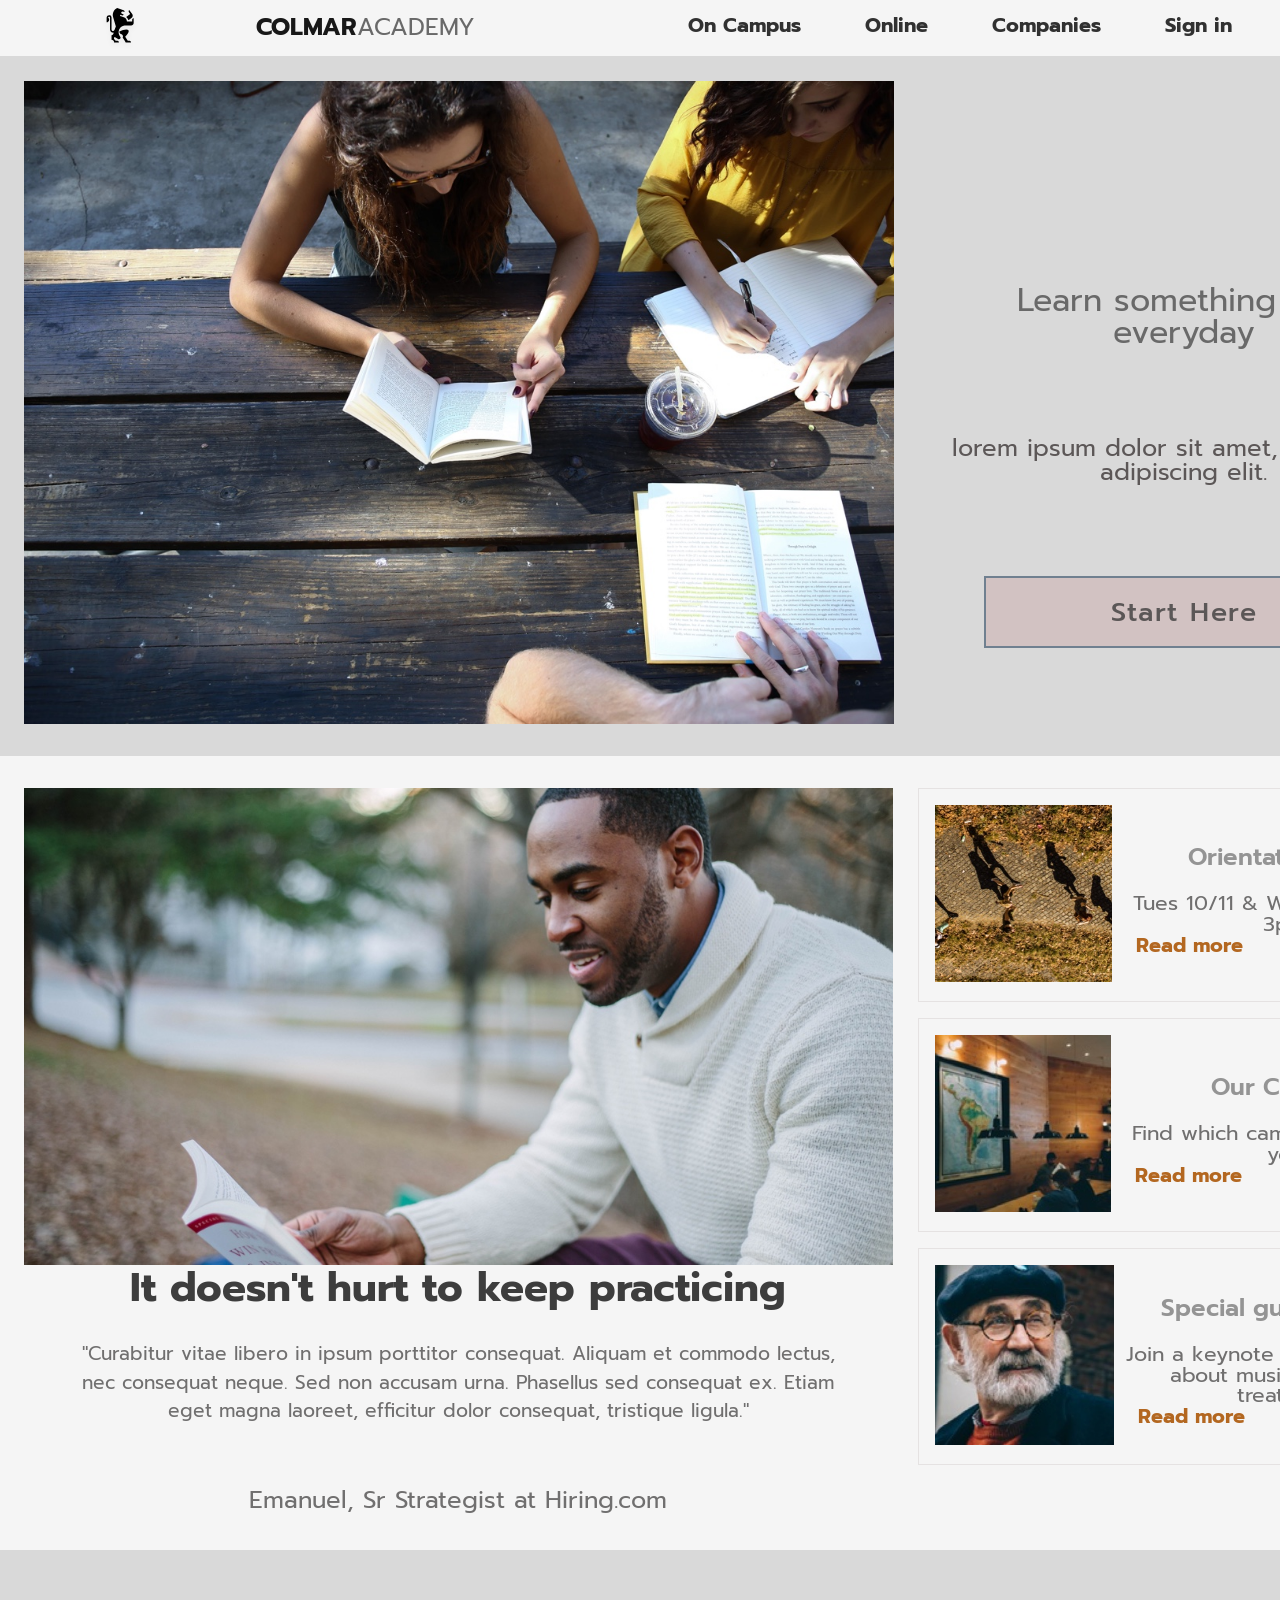
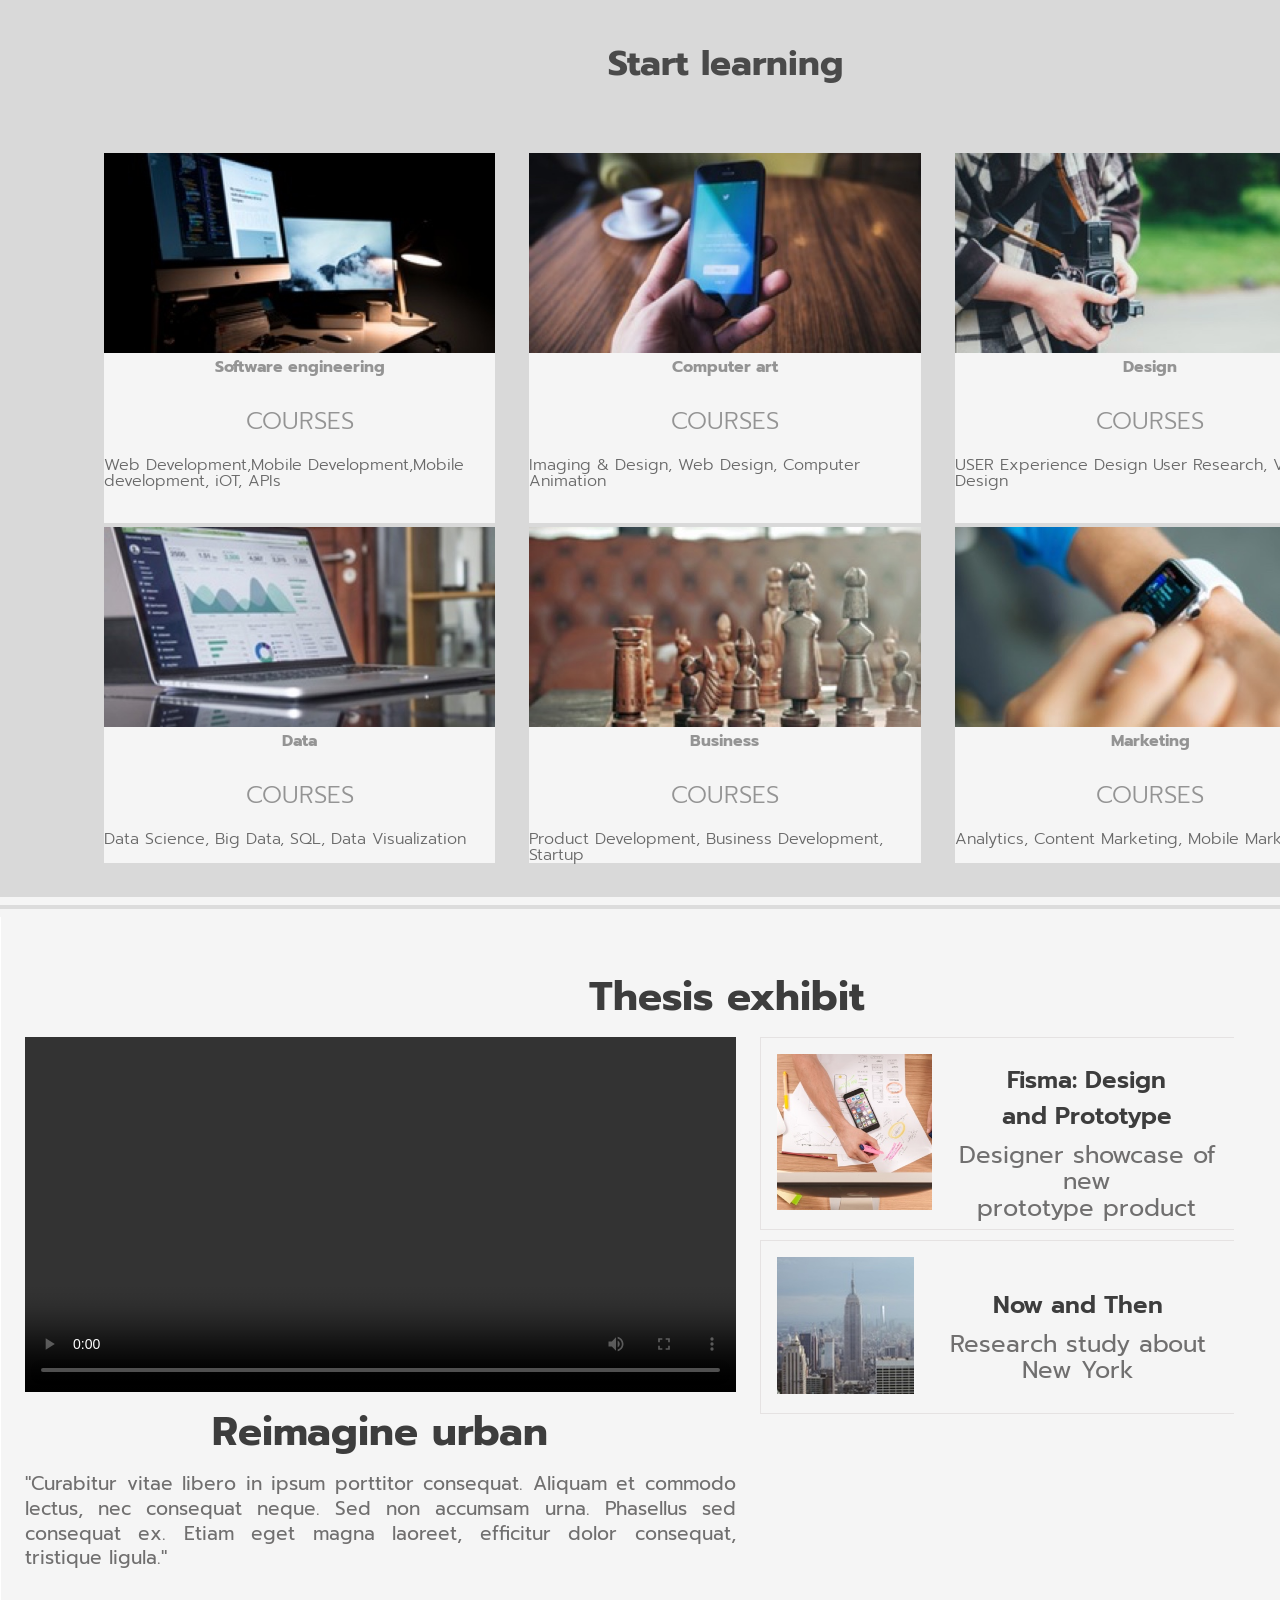
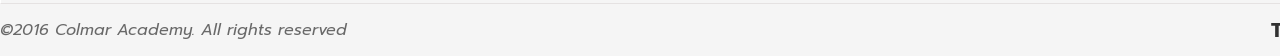
==== commit e9564cb8: "beautify" ====
--- a/index.html
+++ b/index.html
@@ -1,236 +1,183 @@
 <!DOCTYPE html>
 <html lang="en">
-<head>
-  <meta charset="UTF-8">
-  <meta name="viewport" content="width=device-width, initial-scale=1.0, user-scalable=yes" />
-  <meta name="description" content="Colmar Academy a positioning project" />
- <link href="assets/styles.css" rel="stylesheet" type="text/CSS">
-  <link rel="preconnect" href="https://fonts.googleapis.com">
-  <link rel="preconnect" href="https://fonts.gstatic.com" crossorigin>
-  <link
-    href="https://fonts.googleapis.com/css2?family=Prompt:ital,wght@0,100;0,200;0,300;0,400;0,500;0,600;0,700;0,800;0,900;1,100;1,200;1,300;1,400;1,500;1,600;1,700;1,800;1,900&family=Roboto+Condensed:ital,wght@0,300;0,400;0,700;1,300;1,400;1,700&display=swap"
-    rel="stylesheet">
-  <title>Colmaracademy</title>
-</head>
-
-<!-- Body-->
-
-<body>
-
-  <!-- Header-->
-
-  <header class="flex-container">
-    <img src="./assets/images/ic-logo.svg" id="logo" alt="logo">
-    <div class="title">
-      <p><i>COLMAR</i>ACADEMY</p>
-    </div>
-    <nav>
-      <ul>
-      <li><a href="#campus">On Campus</a></li>
-      <li><a href="#online">Online</a></li>
-      <li><a href="#companies">Companies</a></li>
-      <li><a href="#signin">Sign in</a></li>
-    </ul> 
+  <head>
+    <meta charset="UTF-8">
+    <meta name="viewport" content="width=device-width, initial-scale=1.0"/>
+    <meta name="description" content="Colmar Academy a positioning project"/>
+    <link href="./assets/styles.css" rel="stylesheet" type="text/css">
+    <link rel="preconnect" href="https://fonts.googleapis.com">
+    <link rel="preconnect" href="https://fonts.gstatic.com" crossorigin>
+    <link href="https://fonts.googleapis.com/css2?family=Prompt:ital,wght@0,100;0,200;0,300;0,400;0,500;0,600;0,700;0,800;0,900;1,100;1,200;1,300;1,400;1,500;1,600;1,700;1,800;1,900&family=Roboto+Condensed:ital,wght@0,300;0,400;0,700;1,300;1,400;1,700&display=swap" rel="stylesheet">
+    <title>Colmaracademy</title>
+  </head>
+  <!-- Body-->
+  <body>
+    <!-- Header-->
+    <header class="flex-container">
+      <img src="./assets/images/ic-logo.svg" id="logo" alt="logo">
+      <div class="title">
+        <p>
+          <i>COLMAR</i>ACADEMY</p>
+      </div>
+      <nav>
+        <ul>
+          <li><a href="#campus">On Campus</a></li>
+          <li><a href="#online">Online</a></li>
+          <li><a href="#companies">Companies</a></li>
+          <li><a href="#signin">Sign in</a></li>
+        </ul>
+      </nav>
+    </header>
+    <nav class="mobile">
+      <a href="#campus"><img src="assets/images/ic-logo.svg"></a>
+      <a href="#online"><img src="assets/images/ic-on-campus.svg"></a>
+      <a href="#companies"><img src="assets/images/ic-online.svg"></a>
+      <a href="#signin"><img src="assets/images/ic-login.svg"></a>
     </nav>
-  </header>
-  <nav class="mobile">
-    <a href="#campus"><img src="assets/images/ic-logo.svg"></a>
-    <a href="#online"><img src="assets/images/ic-on-campus.svg"></a>
-    <a href="#companies"><img src="assets/images/ic-online.svg"></a>
-    <a href="#signin"><img src="assets/images/ic-login.svg"></a>
-  </nav>
-
-  <!-- Banner Section -->
-
-  <div id="banner">
-    <img src="assets/images/banner.jpg" alt="three students reading while eating on a wooden table " width="1104" height="816">
-    <div>
-      <h2>Learn something new everyday</h2><br><br>
-      <p>lorem ipsum dolor sit amet, consecatur adipiscing elit.</p>
-      <br>
-      <button type="button"><a class="main_bttn" href="#">Start Here</a></button>
-    </div>
-  </div>
-
-  <!-- Information Section-->
-
-
-  <div class="information">
-
-    <div class="information-left">
-      <img src="assets/images/information-main.jpg" alt=''>
-      <h2>It doesn't hurt to keep practicing</h2><br><br>
-      <p class="quote">"Curabitur vitae libero in ipsum porttitor consequat. Aliquam et commodo lectus, <br>nec
-        consequat neque. Sed non accusam urna. Phasellus sed consequat ex. Etiam<br> eget magna laoreet, efficitur dolor
-        consequat, tristique ligula."</p><br><br>
-      <p>Emanuel, Sr Strategist at Hiring.com</p>
-    </div>
-
-
-    <!--First side bar-->
-
-    <div class="information-right">
-      <div class="info-sections">
-        <div class="img-container">
-           <div class="desktop"><img class="desktop" src="assets/images/information-orientation.jpg" alt=''></div>
-            <div class="mobile"><img class="mobile" src="assets/images/information-orientation-mobile.jpg" alt=''></div>
-        </div>
-        <div id="orientation">
-          <h4>Orientation date</h4>
-          <p>Tues 10/11 & Wed 10/12: 8am-3pm</p>
-          <a href="#">Read more</a>
-        </div>
-      </div>
-
-      <div class="info-sections">
-        <div class="img-container">
-           <div class="desktop"><img class="desktop" src="assets/images/information-campus.jpg" alt=''></div>
-           <div class="mobile"><img class="mobile" src="assets/images/information-campus-mobile.jpg" alt=''></div>
-          </div>
-        <div id="campus">
-          <h4>Our Campus</h4>
-          <p>Find which campus is close by you</p>
-          <a href="#">Read more</a>
-        </div>
-      </div>
-
-      <div class="info-sections">
-        <div class="img-container">
-          <div class="desktop"><img class="desktop" src="assets/images/information-guest-lecture.jpg" alt=''></div>
-          <div class="mobile"><img class="mobile" src="assets/images/information-guest-lecture-mobile.jpg" alt=''></div>
-        </div>
-        <div id="guest">
-          <h4>Special guest lecture</h4>
-          <p>Join a keynote with Oliver Sack<br> about music in medical treatment</p>
-          <a href="#">Read more</a>
-        </div>
+    <!-- Banner Section -->
+    <div id="banner">
+      <img src="assets/images/banner.jpg" alt="three students reading while eating on a wooden table " width="1104" height="816">
+      <div>
+        <h2>Learn something new everyday</h2><br><br>
+        <p>lorem ipsum dolor sit amet, consecatur adipiscing elit.</p>
+        <br>
+        <button type="button">
+          <a class="main_bttn" href="#">Start Here</a>
+        </button>
       </div>
     </div>
-  </div>
-  </div>
-
-  <!-- Start learning inline block-->
-
-  <section class="learning">
-
-    <!-- Start learning-->
-
-    <h3 class="Start">Start learning</h3>
-
-    <!-- Software engineering-->
-
-    <div class="wrapper">
-      <div class="software">
-        <img class="learning" src="assets/images/course-software.jpg" alt="a mac computer with two displays lighted on">
-        <h4>Software engineering</h4>
-        <p>COURSES</p>Web Development,Mobile Development,Mobile development, iOT, APIs
-      </div> 
-
-      <!-- Computer art -->
-
-      <div class="computer-art"><img class="learning" src="assets/images/course-computer-art.jpg" alt="a hand holdin a mobile phone">
-        <h4>Computer art</h4>
-        <p>COURSES</p>
-        Imaging & Design, Web Design,
-        Computer Animation
+    <!-- Information Section-->
+    <div class="information">
+      <div class="information-left">
+        <img src="assets/images/information-main.jpg" alt=''>
+        <h2>It doesn't hurt to keep practicing</h2><br><br>
+        <p class="quote">"Curabitur vitae libero in ipsum porttitor consequat. Aliquam et commodo lectus,
+          <br>nec
+                  consequat neque. Sed non accusam urna. Phasellus sed consequat ex. Etiam<br>
+          eget magna laoreet, efficitur dolor
+                  consequat, tristique ligula."</p><br><br>
+        <p>Emanuel, Sr Strategist at Hiring.com</p>
       </div>
-
-      <!-- Design-->
-
-      <div class="design"><img class="learning" src="assets/images/course-design.jpg" alt="a man watching a digital pro camera">
-        <h4>Design</h4>
-        <p>COURSES</p>
-        USER Experience Design User Research, Visual Design</p>
-      </div>
-      <div class="data"><img class="learning" src="assets/images/course-data.jpg" alt="a desktop computer showing a graph">
-        <h4>Data</h4>
-        <p>COURSES</p>
-        Data Science, Big Data, SQL, Data Visualization
-      </div>
-
-      <!-- Business-->
-
-      <div class="Business"><img class="learning" src="assets/images/course-business.jpg" alt="mutliple chess pieces">
-        <h4>Business</h4>
-        <p>COURSES</p>
-        Product Development, Business
-        Development, Startup
-      </div>
-
-      <!-- Marketing-->
-
-      <div class="Marketing">
-        <img class="learning" src=assets/images/course-marketing.jpg alt="a hand touching an i-watch">
-        <h4>Marketing</h4>
-        <p>COURSES</p>
-        Analytics, Content Marketing,
-        Mobile Marketing
-      </div>
-    </div>
-  </section>
-  
-  <!-- Learning-mobile -->
-
-  <nav class="learning-mobile">
-    <h3 class="Start">Start learning</h3>
-    <ul>
-      <li><a href="#">Software engineering</a></li>
-      <li><a href="#">Computer art</a></li>
-      <li><a href="#">Design</a></li>
-      <li><a href="#">Data</a></li>
-      <li><a href="#">Business</a></li>
-      <li><a href="#">Marketing</a></li>
-    </ul>
-  </nav><hr>
-
-  <!--Thesis exhibit-->
-
-  <div class="thesis">
-    <div class="thesis-header">
-      <h2>Thesis exhibit</h2>
-    </div>
-    <div class="thesis-container">
-      <div class="thesis-left">
-        <video controls src="assets/videos/thesis.mp4"></video>
-
-        <!--Design and prototype-->
-        
-        <h2>Reimagine urban</h2>
-        <p>"Curabitur vitae libero in ipsum porttitor consequat. Aliquam et commodo lectus, nec consequat neque. Sed non
-          accumsam urna. Phasellus sed consequat ex. Etiam eget magna laoreet, efficitur dolor consequat,
-          tristique ligula."</p>
-      </div>
-      <div class="thesis-right">
-        <div class="thesis-sections" id="fisma">
+      <!--First side bar-->
+      <div class="information-right">
+        <div class="info-sections">
           <div class="img-container">
-            <img src="assets/images/thesis-fisma.jpg">
+            <div class="desktop"><img class="desktop" src="assets/images/information-orientation.jpg" alt=''></div>
+            <div class="mobile"><img class="mobile" src="assets/images/information-orientation-mobile.jpg" alt=''></div>
           </div>
-          <div>
-            <h2>Fisma: Design<br> and Prototype</h2>
-            <p>Designer showcase of new<br> prototype product</p>
+          <div id="orientation">
+            <h4>Orientation date</h4>
+            <p>Tues 10/11 & Wed 10/12: 8am-3pm</p>
+            <a href="#">Read more</a>
           </div>
         </div>
-        <div class="thesis-sections" id="new-york">
+        <div class="info-sections">
           <div class="img-container">
-            <img src="assets/images/thesis-now-and-then.jpg">
+            <div class="desktop"><img class="desktop" src="assets/images/information-campus.jpg" alt=''></div>
+            <div class="mobile"><img class="mobile" src="assets/images/information-campus-mobile.jpg" alt=''></div>
           </div>
-          <div>
-            <h2>Now and Then</h2>
-            <p>Research study about New York</p>
+          <div id="campus">
+            <h4>Our Campus</h4>
+            <p>Find which campus is close by you</p>
+            <a href="#">Read more</a>
+          </div>
+        </div>
+        <div class="info-sections">
+          <div class="img-container">
+            <div class="desktop"><img class="desktop" src="assets/images/information-guest-lecture.jpg" alt=''></div>
+            <div class="mobile"><img class="mobile" src="assets/images/information-guest-lecture-mobile.jpg" alt=''></div>
+          </div>
+          <div id="guest">
+            <h4>Special guest lecture</h4>
+            <p>Join a keynote with Oliver Sack<br>
+              about music in medical treatment</p>
+            <a href="#">Read more</a>
           </div>
         </div>
       </div>
     </div>
+  </body>
+</html></div><!-- Start learning inline block--><section
+class="learning">
+<!-- Start learning-->
+<h3 class="Start">Start learning</h3>
+<!-- Software engineering-->
+<div class="wrapper">
+  <div class="software">
+    <img class="learning" src="assets/images/course-software.jpg" alt="a mac computer with two displays lighted on">
+    <h4>Software engineering</h4>
+    <p>COURSES</p>Web Development,Mobile Development,Mobile development, iOT, APIs
   </div>
-
-  <!-- Footer-->
-
-  <footer>
-    <h5> &copy;2016 Colmar Academy. All rights reserved</h5>
-    <nav class="terms">
-      <a href="#">Terms</a>
-      <a href="#">Privacy</a>
-    </nav>
-  </footer>
-</body>
-</html>
+  <!-- Computer art -->
+  <div class="computer-art"><img class="learning" src="assets/images/course-computer-art.jpg" alt="a hand holdin a mobile phone">
+    <h4>Computer art</h4>
+    <p>COURSES</p>
+    Imaging & Design, Web Design,
+            Computer Animation
+  </div>
+  <!-- Design-->
+  <div class="design"><img class="learning" src="assets/images/course-design.jpg" alt="a man watching a digital pro camera">
+    <h4>Design</h4>
+    <p>COURSES</p>
+    USER Experience Design User Research, Visual Design</p>
+</div>
+<div class="data"><img class="learning" src="assets/images/course-data.jpg" alt="a desktop computer showing a graph">
+  <h4>Data</h4>
+  <p>COURSES</p>
+  Data Science, Big Data, SQL, Data Visualization
+</div>
+<!-- Business-->
+<div class="Business"><img class="learning" src="assets/images/course-business.jpg" alt="mutliple chess pieces">
+  <h4>Business</h4>
+  <p>COURSES</p>
+  Product Development, Business
+          Development, Startup
+</div>
+<!-- Marketing-->
+<div class="Marketing">
+  <img class="learning" src="assets/images/course-marketing.jpg" alt="a hand touching an i-watch">
+  <h4>Marketing</h4>
+  <p>COURSES</p>
+  Analytics, Content Marketing,
+          Mobile Marketing
+</div></div></section><!-- Learning-mobile --><nav class="learning-mobile"><h3 class="Start">Start learning</h3><ul>
+<li><a href="#">Software engineering</a></li>
+<li><a href="#">Computer art</a></li>
+<li><a href="#">Design</a></li>
+<li><a href="#">Data</a></li>
+<li><a href="#">Business</a></li>
+<li><a href="#">Marketing</a></li></ul></nav><hr><!--Thesis exhibit--><div class="thesis"><div class="thesis-header">
+<h2>Thesis exhibit</h2></div><div class="thesis-container">
+<div class="thesis-left">
+  <video controls src="assets/videos/thesis.mp4"></video>
+  <!--Design and prototype-->
+  <h2>Reimagine urban</h2>
+  <p>"Curabitur vitae libero in ipsum porttitor consequat. Aliquam et commodo lectus, nec consequat neque. Sed non
+              accumsam urna. Phasellus sed consequat ex. Etiam eget magna laoreet, efficitur dolor consequat,
+              tristique ligula."</p>
+</div>
+<div class="thesis-right">
+  <div class="thesis-sections" id="fisma">
+    <div class="img-container">
+      <img src="assets/images/thesis-fisma.jpg">
+    </div>
+    <div>
+      <h2>Fisma: Design<br>
+        and Prototype</h2>
+      <p>Designer showcase of new<br>
+        prototype product</p>
+    </div>
+  </div>
+  <div class="thesis-sections" id="new-york">
+    <div class="img-container">
+      <img src="assets/images/thesis-now-and-then.jpg">
+    </div>
+    <div>
+      <h2>Now and Then</h2>
+      <p>Research study about New York</p>
+    </div>
+  </div>
+</div></div></div><!-- Footer--><footer><h5>
+&copy;2016 Colmar Academy. All rights reserved</h5><nav class="terms">
+<a href="#">Terms</a>
+<a href="#">Privacy</a></nav></footer></body></html
--- a/assets/styles.css
+++ b/assets/styles.css
@@ -1,4 +1,4 @@
-t html,
+html,
 body,
 div,
 span,
@@ -85,9 +85,8 @@
   font-size: 100%;
   font: inherit;
   vertical-align: baseline;
-  content: normal;
-}
-
+  content: normal
+}
 article,
 aside,
 details,
@@ -99,63 +98,52 @@
 menu,
 nav,
 section {
-  display: block;
-}
-
+  display: block
+}
 body {
-  line-height: 1;
-}
-
+  line-height: 1
+}
 ol,
 ul {
-  list-style: none;
-}
-
+  list-style: none
+}
 blockquote,
 q {
-  quotes: none;
-}
-
+  quotes: none
+}
 blockquote:before,
 blockquote:after,
 q:before,
 q:after {
   content: '';
-  content: none;
-}
-
+  content: none
+}
 table {
   border-collapse: collapse;
-  border-spacing: 0;
-}
-
+  border-spacing: 0
+}
 /* Universal Styles */
-
 * {
-  background-origin: border-box;
-}
-
+  background-origin: border-box
+}
 body {
   margin: 0;
-  font-family: 'Prompt', sans-serif, monospace;
+  font-family: 'Prompt',sans-serif,monospace;
   stroke-dasharray: none;
   color: dimgrey;
   background-color: whitesmoke;
   font-size: 16px;
   background-origin: border-box;
   position: absolute;
-  width: 1450px;
-}
-
+  width: 1450px
+}
 a {
   color: rgba(0, 0, 0, 0.8);
   text-decoration-line: none;
   font-size: 20px;
   font-weight: bold;
-  padding: 16px;
-
-}
-
+  padding: 16px
+}
 .flex-container {
   display: inline-flex;
   justify-content: center;
@@ -163,23 +151,17 @@
   background-color: whitesmoke;
   max-width: 100%
 }
-
 h2 {
-  font-size: 32px;
-}
-
+  font-size: 32px
+}
 p {
   font-size: 24px;
-  text-align: center;
-}
-
+  text-align: center
+}
 hr {
-  border: 2px solid gainsboro;
-}
-
+  border: 2px solid gainsboro
+}
 /* Header section*/
-
-
 header.flex-container {
   display: flex;
   justify-content: space-between;
@@ -190,9 +172,8 @@
   width: 100%;
   position: fixed;
   z-index: 1;
-  border: none;
-}
-
+  border: none
+}
 header.flex-container div.title {
   display: inline-flex;
   flex-flow: row;
@@ -201,45 +182,37 @@
   justify-content: flex-start;
   text-align: start;
   max-width: 500px;
-  margin-left: 1em;
-}
-
+  margin-left: 1em
+}
 div.title p {
   font-size: 1.5em;
-  line-height: 1.9;
-}
-
+  line-height: 1.9
+}
 div.title p i {
   text-align: center;
   align-self: center;
   font-weight: bold;
-  color: rgba(0, 0, 0, 0.9);
-}
-
+  color: rgba(0, 0, 0, 0.9)
+}
 #logo {
   width: max(100px, 18vw);
-<<<<<<< HEAD:assets/stylescodecademy.css
-  background-color:whitesmoke;
-  aspect-ratio: 20 / 4;
-  padding: 0.3rem;
-}
-
+  background-color: whitesmoke;
+  aspect-ratio: 20/4;
+  padding: 0.3rem
+}
 header nav {
   width: 50%;
   min-width: 500px;
-  height: 25px;
-}
-
+  height: 25px
+}
 header > nav > ul {
   display: flex;
   justify-content: space-evenly;
-  flex-wrap: wrap;
-}
-
-header li:hover{
-  background-color:rgba(199, 230, 224, 0.8);
-}
-
+  flex-wrap: wrap
+}
+header li:hover {
+  background-color: rgba(199, 230, 224, 0.8)
+}
 /* Learn section*/
 #banner {
   display: flex;
@@ -248,9 +221,8 @@
   width: 100%;
   flex-wrap: nowrap;
   align-items: stretch;
-  background-color: hsla(0, 0%, 85%, 1);
-}
-
+  background-color: hsla(0, 0%, 85%, 1)
+}
 #banner h2 {
   display: flex;
   width: 90%;
@@ -260,10 +232,8 @@
   text-align: center;
   flex-wrap: wrap-reverse;
   align-items: center;
-  padding: 8px 0px;
-}
-
-
+  padding: 8px 0px
+}
 #banner img {
   flex-basis: 60%;
   align-self: center;
@@ -273,9 +243,8 @@
   background-repeat: no-repeat;
   padding: 2em 1.5em;
   background-size: contain;
-  margin: 0px;
-}
-
+  margin: 0px
+}
 #banner div p {
   display: flex;
   flex-direction: column;
@@ -286,18 +255,16 @@
   max-height: 125px;
   background-color: hsla(0, 0%, 85%, 1);
   color: rgb(92, 87, 87);
-  text-align: center;
-}
-
-div#banner div{
+  text-align: center
+}
+div#banner div {
   padding-top: 130px;
   justify-content: center;
   display: flex;
   flex-flow: column nowrap;
   align-items: center;
-  width: 37%;
-}
-
+  width: 37%
+}
 div#banner div button {
   position: relative;
   width: 25rem;
@@ -307,83 +274,68 @@
   margin-bottom: 10px;
   background-color: hsla(3, 20%, 77%, 0.7);
   cursor: pointer;
-  transition: all 1s ease-in 200ms;
-}
-
+  transition: all 1s ease-in 200ms
+}
 div#banner div button:hover,
-a.main_bttn:hover{
+a.main_bttn:hover {
   background-color: slategray;
-  color:blanchedalmond;
+  color: blanchedalmond;
   cursor: pointer;
-  width:33rem;
+  width: 33rem;
   padding: 16px 0px;
   rotate: 5deg;
   border-radius: 15px;
-  border: 4px dotted darkturquoise;
-}
-
-a.main_bttn{
-color: hsla(0, 2%, 35%, 1);
-font-family: 'Prompt', sans-serif, monospace;  
-font-size: 2.0em;
-font-weight: 500;
-letter-spacing: 1.5px;
-cursor: pointer;
-transition: all 1s ease-in 200ms;
-}
-
+  border: 4px dotted darkturquoise
+}
+a.main_bttn {
+  color: hsla(0, 2%, 35%, 1);
+  font-family: 'Prompt',sans-serif,monospace;
+  font-size: 2.0em;
+  font-weight: 500;
+  letter-spacing: 1.5px;
+  cursor: pointer;
+  transition: all 1s ease-in 200ms
+}
 /* information Section*/
-
 .information {
   display: flex;
   width: 100%;
-  margin: 0;
-}
-
+  margin: 0
+}
 .information-left {
   padding: 32px 24px 32px 24px;
   color: rgb(61, 61, 61);
   width: 62%;
-  justify-items: center;
-}
-
+  justify-items: center
+}
 .information-left img {
-  width: 100%;
-
-}
-
+  width: 100%
+}
 .information-left h2 {
   font-size: 40px;
   font-weight: bold;
-  text-align: center;
-}
-
+  text-align: center
+}
 .quote {
   padding-bottom: 24px;
   font-size: 19px;
-  color: rgb(112, 111, 111);
-}
-
+  color: rgb(112, 111, 111)
+}
 .information-left p {
   color: rgb(112, 111, 111);
-  line-height: 1.5;
-}
-
+  line-height: 1.5
+}
 /* First Side-bar*/
-
-
 .information-right {
   width: 38%;
   padding-top: 16px;
   color: rgb(61, 61, 61);
-  border-left: whitesmoke solid 1px;
-}
-
+  border-left: whitesmoke solid 1px
+}
 .information-right a {
   color: rgb(179, 103, 32);
-  text-align: center;
-}
-
+  text-align: center
+}
 .info-sections {
   display: flex;
   justify-content: flex-start;
@@ -391,43 +343,35 @@
   border-bottom: rgb(229, 226, 226) solid 1px;
   border-top: rgb(229, 226, 226) solid 1px;
   border-left: rgb(229, 226, 226) solid 1px;
-  margin-top: 16px;
-}
-
+  margin-top: 16px
+}
 .info-sections:hover {
   background-color: rgba(199, 230, 224, 0.8);
-  cursor: pointer;
-}
-
+  cursor: pointer
+}
 .img-container {
   width: 35%;
-  margin-right: 24px;
-}
-
+  margin-right: 24px
+}
 .info-sections img {
   max-width: 100%;
-  padding: 16px;
-}
-
+  padding: 16px
+}
 .info-sections h4 {
   text-align: center;
   font-size: 24px;
   font-weight: 510;
-  margin: 0;
-}
-
+  margin: 0
+}
 .info-sections p {
   color: rgb(112, 111, 111);
   line-height: 1;
-  font-size: 1.3em;
-}
-
+  font-size: 1.3em
+}
 .img-container .mobile img {
-  display: none;
-}
-
+  display: none
+}
 /* Start learning inline block*/
-
 .learning {
   position: relative;
   display: flex;
@@ -438,13 +382,9 @@
   padding-left: 72px;
   padding-bottom: 32px;
   background-color: #d9d9d9;
-  max-width: 100%;
-}
-
-
-
+  max-width: 100%
+}
 /* Start learning*/
-
 h3.Start {
   position: static;
   text-align: center;
@@ -455,21 +395,17 @@
   font-size: 35px;
   color: hsla(0, 0%, 29%, 1);
   font-weight: bolder;
-  font-stretch: 100%;
-}
-
-
+  font-stretch: 100%
+}
 .wrapper {
   width: 1600px;
   display: inline-flex;
   flex-wrap: wrap;
-  background-color: #d9d9d9;   
+  background-color: #d9d9d9;
   justify-content: space-evenly;
-  align-items: stretch;
-}
-
+  align-items: stretch
+}
 /* learning section*/
-
 .learning .software,
 .learning .design,
 .learning .computer-art,
@@ -478,8 +414,8 @@
 .learning .Marketing {
   position: relative;
   display: block;
-  font-family: 'Prompt', sans-serif, monospace;
-  font-size:medium;
+  font-family: 'Prompt',sans-serif,monospace;
+  font-size: medium;
   font-weight: 300;
   line-height: 1;
   justify-items: normal;
@@ -488,57 +424,45 @@
   margin: 0;
   width: 30%;
   border: 2px solid #d9d9d9;
-  text-overflow: scroll;
-  
-
-}
-
-.learning img{
-width:100%;
-padding: 0;
-}
-
+  text-overflow: scroll
+}
+.learning img {
+  width: 100%;
+  padding: 0
+}
 .learning p,
 h4 {
   padding: 0.4em;
   justify-content: center;
   padding-bottom: 24px;
   color: #949494;
-  text-align: center;
-}
-.learning h4{
+  text-align: center
+}
+.learning h4 {
   font-weight: 700;
-  text-align: center;
-}
-
+  text-align: center
+}
 .learning-mobile a,
 .learning-mobile span,
-.learning-mobile h3.Start{
-  display: none;
-
-}
-
+.learning-mobile h3.Start {
+  display: none
+}
 /* Thesis exhibit*/
-
 .thesis {
   border-bottom: rgb(229, 226, 226) solid 1px;
   border-left: white solid 1px;
   border-right: white solid 1px;
   width: 100%;
-  height: auto;
-
-}
-
+  height: auto
+}
 .thesis-container {
   position: relative;
   display: inline-flex;
   flex-flow: row;
   max-width: 85%;
   min-width: min-content;
-  justify-content: space-between;
-
-}
-
+  justify-content: space-between
+}
 .thesis-header h2 {
   font-size: 40px;
   font-weight: bold;
@@ -547,52 +471,43 @@
   padding-top: 1em;
   position: relative;
   width: 50;
-  line-height: 2;
-}
-
+  line-height: 2
+}
 .thesis-left {
   display: flex;
   flex-direction: column;
   width: 60%;
-  padding: 0 24px 32px 24px;
-}
-
+  padding: 0 24px 32px 24px
+}
 .thesis-left h2 {
   text-align: center;
   font-size: 40px;
   font-weight: bold;
   color: rgb(61, 61, 61);
-  line-height: 2;
-}
-
+  line-height: 2
+}
 .thesis-left p {
   font-size: 19px;
   color: rgb(112, 111, 111);
   line-height: 1.3;
-  text-align: justify;
-}
-
+  text-align: justify
+}
 video {
-  max-width: 100%;
-}
-
+  max-width: 100%
+}
 .thesis-right {
   display: block;
   flex-direction: column;
-  width: 40%;
-}
-
+  width: 40%
+}
 .thesis-right img {
   max-width: 100%;
-  padding: 16px;
-}
-
+  padding: 16px
+}
 #fisma,
 #new-york {
-  float: inline-end;
-
-}
-
+  float: inline-end
+}
 .thesis-sections {
   display: flex;
   justify-content: flex-start;
@@ -600,30 +515,25 @@
   border-bottom: rgb(229, 226, 226) solid 1px;
   border-top: rgb(229, 226, 226) solid 1px;
   border-left: rgb(229, 226, 226) solid 1px;
-  margin-bottom: 10px;
-}
-
+  margin-bottom: 10px
+}
 .thesis-sections h2 {
   line-height: 1.5;
   text-align: center;
   color: rgb(61, 61, 61);
   font-size: 24px;
   font-weight: 510;
-  padding-top: 1em;
-}
-
+  padding-top: 1em
+}
 .thesis-sections p {
   color: rgb(112, 111, 111);
   line-height: 1.1;
-  padding: 8px 0px;
-}
-
+  padding: 8px 0px
+}
 .thesis-sections:hover {
-  background-color: rgb(199, 230, 224);
-}
-
+  background-color: rgb(199, 230, 224)
+}
 /* Footer*/
-
 footer {
   position: relative;
   flex-direction: row;
@@ -632,350 +542,164 @@
   justify-content: space-between;
   flex-flow: row wrap;
   align-items: center;
-  width: 100%;
-  
-}
-footer h5{
+  width: 100%
+}
+footer h5 {
   text-align: left;
   font-style: oblique;
-  font-weight: 400;
-}
-
-footer nav.terms{
+  font-weight: 400
+}
+footer nav.terms {
   display: inline-flex;
-=======
-  background-color: whitesmoke;
-  aspect-ratio: 25 / 4;
-  padding: 0.4rem;
-}
-
-header nav {
-  display: flex;
-  margin: 0 auto;
-  margin-left: 90px;
->>>>>>> main:assets/styles.css
   flex-flow: row nowrap;
-  width: 45%;
+  width: 60%;
   justify-content: flex-end;
   align-items: center;
   vertical-align: bottom;
-  border-top: none;
-
-  nav {
-    width: 50%;
-    max-width: 600px;
-    height: 25px;
-  }
-
-  nav>ul {
-    display: flex;
+  border-top: none
+}
+/* MEDIA QUERY*/
+@media only screen and (max-width: 800px) {
+  body {
+    margin: 0 auto;
+    max-width: 50em
+  }
+  header.flex-container {
+    display: none
+  }
+  nav.mobile {
+    width: 100%;
+    display: inline-flex;
+    flex-flow: row nowrap;
     justify-content: space-between;
-  }
-
-  nav li a:hover {
-    background-color: rgba(199, 230, 224, 0.8);
-  }
-
-  /* Learn section*/
-  #banner {
-    display: flex;
-    position: relative;
-    margin-top: 0.9em;
-    width: 100%;
-    flex-wrap: nowrap;
-    align-items: stretch;
     background-color: hsla(0, 0%, 85%, 1);
-  }
-
-  #banner h2 {
-    display: flex;
-    width: 90%;
-    justify-content: center;
-    font-size: 2em;
-    flex-flow: column;
-    text-align: center;
-    flex-wrap: wrap-reverse;
-    align-items: center;
-    padding: 8px 0px;
-  }
-
-
+    transition: all 1.5s ease-in-out 400ms
+  }
+  div#banner {
+    display: block;
+    padding: none;
+    width: 100%
+  }
   #banner img {
-    flex-basis: 60%;
-    align-self: center;
-    position: relative;
-    width: 60%;
-    height: auto;
-    background-repeat: no-repeat;
-    padding: 2em 1.5em;
-    background-size: contain;
-    margin: 0px;
-  }
-
-  #banner div p {
-    display: flex;
-    flex-direction: column;
-    flex: 1 2;
-    justify-content: center;
-    width: 90%;
-    padding: 8px 0px;
-    max-height: 125px;
-    background-color: hsla(0, 0%, 85%, 1);
-    color: rgb(92, 87, 87);
-    text-align: center;
-  }
-
+    padding: 0;
+    width: 793px;
+    display: block
+  }
   div#banner div {
-    padding-top: 130px;
-    justify-content: center;
-    display: flex;
-    flex-flow: column nowrap;
-    align-items: center;
-    width: 37%;
-  }
-
+    flex-basis: -webkit-fit-content;
+    justify-content: end;
+    display: contents
+  }
   div#banner div button {
-    position: relative;
-    width: 25rem;
-    padding: 14px 0px;
-    margin-top: 30px;
-    border: 2px solid slategray;
-    margin-bottom: 10px;
-    background-color: hsla(3, 20%, 77%, 0.7);
-    cursor: pointer;
-    transition: all 1s ease-in 200ms;
-  }
-
-  div#banner div button:hover,
-  a.main_bttn:hover {
-    background-color: slategray;
-    color: blanchedalmond;
-    cursor: pointer;
-    width: 33rem;
-    padding: 16px 0px;
-    rotate: 5deg;
-    border-radius: 15px;
-    border: 4px dotted darkturquoise;
-  }
-
-  a.main_bttn {
-    color: hsla(0, 2%, 35%, 1);
-    font-family: 'Prompt', sans-serif, monospace;
-    font-size: 2.0em;
-    font-weight: 500;
-    letter-spacing: 1.5px;
-    cursor: pointer;
-    transition: all 1s ease-in 200ms;
-  }
-
-  /* information Section*/
-
-  .information {
-    display: flex;
-    width: 100%;
-    margin: 0;
-  }
-
+    margin-left: 110px
+  }
+  /*INFORMATION*/
   .information-left {
-    padding: 32px 24px 32px 24px;
-    color: rgb(61, 61, 61);
-    width: 62%;
-    justify-items: center;
-  }
-
-  .information-left img {
-    width: 100%;
-
-  }
-
-  .information-left h2 {
-    font-size: 40px;
-    font-weight: bold;
-    text-align: center;
-  }
-
-  .quote {
-    padding-bottom: 24px;
-    font-size: 19px;
-    color: rgb(112, 111, 111);
-  }
-
-  .information-left p {
-    color: rgb(112, 111, 111);
-    line-height: 1.5;
-  }
-
-  /* First Side-bar*/
-
-
+    display: none
+  }
   .information-right {
-    width: 38%;
-    padding-top: 16px;
-    color: rgb(61, 61, 61);
-    border-left: whitesmoke solid 1px;
-  }
-
-  .information-right a {
-    color: rgb(179, 103, 32);
-    text-align: center;
-  }
-
+    width: 100%
+  }
   .info-sections {
-    display: flex;
+    display: block;
+    max-width: 100%;
+    border: none;
+    padding: 16px;
     justify-content: flex-start;
     align-items: center;
     border-bottom: rgb(229, 226, 226) solid 1px;
     border-top: rgb(229, 226, 226) solid 1px;
     border-left: rgb(229, 226, 226) solid 1px;
-    margin-top: 16px;
-  }
-
-  .info-sections:hover {
-    background-color: rgba(199, 230, 224, 0.8);
-    cursor: pointer;
-  }
-
+    margin-top: 16px
+  }
   .img-container {
-    width: 35%;
-    margin-right: 24px;
-  }
-
-  .info-sections img {
-    max-width: 100%;
-    padding: 16px;
-  }
-
+    width: 100%
+  }
+  .info-sections img.mobile {
+    width: 100%;
+    display: block
+  }
+  #orientation,
+  #campus,
+  #guest {
+    justify-content: center;
+    align-items: center;
+    align-self: center
+  }
   .info-sections h4 {
     text-align: center;
     font-size: 24px;
     font-weight: 510;
-    margin: 0;
-  }
-
-  .info-sections p {
-    color: rgb(112, 111, 111);
-    line-height: 1;
-    font-size: 1.3em;
-  }
-
-  .img-container .mobile img {
-    display: none;
-  }
-
-  /* Start learning inline block*/
-
-  .learning {
+    margin: 0
+  }
+  .info-sections:hover {
+    background-color: rgba(199, 230, 224, 0.7);
+    cursor: pointer
+  }
+  .info-sections img.desktop {
+    display: none
+  }
+  section.learning {
+    display: none
+  }
+  .information-right a {
+    color: rgb(179, 103, 32);
+    text-align: center;
+    display: block
+  }
+  /*START LEARNING*/
+  section.learning {
+    display: none
+  }
+  .course-container {
+    display: none
+  }
+  /*START LEARNING*/
+  section.learning {
+    display: none
+  }
+  .course-container {
+    display: none
+  }
+  nav.learning-mobile h3.Start {
+    display: block;
     position: relative;
-    display: flex;
-    flex-wrap: wrap;
-    justify-content: space-between;
-    padding-top: 1em;
-    padding-right: 72px;
-    padding-left: 72px;
-    padding-bottom: 32px;
-    background-color: #d9d9d9;
-    max-width: 100%;
-  }
-
-
-
-  /* Start learning*/
-
-  h3.Start {
-    position: static;
     text-align: center;
-    width: 100%;
-    border-top: 10px solid hsla(0, 0%, 85%, 1);
+    border-top: none;
     padding: 2em 0;
     align-self: center;
     font-size: 35px;
     color: hsla(0, 0%, 29%, 1);
     font-weight: bolder;
-    font-stretch: 100%;
-  }
-
-
-  .wrapper {
-    width: 1600px;
-    display: inline-flex;
-    flex-wrap: wrap;
-    background-color: #d9d9d9;
-    justify-content: space-evenly;
-    align-items: stretch;
-  }
-
-  /* learning section*/
-
-  .learning .software,
-  .learning .design,
-  .learning .computer-art,
-  .learning .data,
-  .learning .Business,
-  .learning .Marketing {
-    position: relative;
+    font-stretch: 100%
+  }
+  nav.learning-mobile {
     display: block;
-    font-family: 'Prompt', sans-serif, monospace;
-    font-size: medium;
-    font-weight: 300;
-    line-height: 1;
-    justify-items: normal;
-    padding: 0;
-    background-color: #f5f5f5;
-    margin: 0;
-    width: 30%;
-    border: 2px solid #d9d9d9;
-    text-overflow: scroll;
-
-
-  }
-
-  .learning img {
+    flex-direction: column;
+    padding: 32px
+  }
+  nav.learning-mobile li,
+  nav.learning-mobile li a {
+    display: block;
+    margin: 4px auto;
+    padding: 12px 8px;
+    background-color: rgb(233, 223, 132);
+    width: 90%;
+    font-size: 24px;
+    color: rgb(61, 61, 61);
+    border: none;
+    cursor: pointer;
+    text-align: left
+  }
+  .learning-mobile a:hover,
+  .learning-mobile li:hover {
+    background-color: rgba(199, 230, 224, 0.8)
+  }
+  /* Thesis-section */
+  .thesis-left {
     width: 100%;
-    padding: 0;
-  }
-
-  .learning p,
-  h4 {
-    padding: 0.4em;
-    justify-content: center;
-    padding-bottom: 24px;
-    color: #949494;
-    text-align: center;
-  }
-
-  .learning h4 {
-    font-weight: 700;
-    text-align: center;
-  }
-
-  .learning-mobile a,
-  .learning-mobile span,
-  .learning-mobile h3.Start {
-    display: none;
-
-  }
-
-  /* Thesis exhibit*/
-
-  .thesis {
-    border-bottom: rgb(229, 226, 226) solid 1px;
-    border-left: white solid 1px;
-    border-right: white solid 1px;
-    width: 100%;
-    height: auto;
-
-  }
-
-  .thesis-container {
-    position: relative;
-    display: inline-flex;
-    flex-flow: row;
-    max-width: 85%;
-    min-width: min-content;
-    justify-content: space-between;
-
-  }
-
+    padding: 0
+  }
   .thesis-header h2 {
     font-size: 40px;
     font-weight: bold;
@@ -984,596 +708,239 @@
     padding-top: 1em;
     position: relative;
     width: 50;
-    line-height: 2;
-  }
-
+    line-height: 2
+  }
+  .thesis-left h2 {
+    display: none
+  }
+  .thesis-left p {
+    display: none
+  }
+  video {
+    width: 100%;
+    padding-left: 5rem
+  }
+  .thesis-right {
+    display: none
+  }
+  .thesis-right {
+    display: none
+  }
+  .thesis-right img {
+    display: none
+  }
+  #fisma,
+  #new-york {
+    display: none
+  }
+  .thesis-sections {
+    display: none
+  }
+  .thesis-sections h2 {
+    display: none
+  }
+  .thesis-sections p {
+    display: none
+  }
+  .thesis-sections:hover {
+    display: none
+  }
+  /*FOOTER*/
+  footer nav.terms {
+    display: none
+  }
+  footer h5 {
+    text-align: center;
+    font-style: oblique;
+    font-weight: 400;
+    padding: 16px 0px
+  }
+}
+/* MEDIA QUERY*/
+@media only screen and (max-width: 480px) {
+  body {
+    margin: 0 auto;
+    max-width: 50em
+  }
+  /*HEADER*/
+  header.flex-container {
+    display: none
+  }
+  nav.mobile {
+    display: inline-flex;
+    flex-flow: row nowrap;
+    justify-content: space-between;
+    align-content: center;
+    width: 100%;
+    background-color: hsla(0, 0%, 85%, 1)
+  }
+  nav.mobile:hover {
+    transition: all 1.5s ease 400ms
+  }
+  nav.mobile a {
+    margin: auto
+  }
+  .header-right,
+  .header-left {
+    display: none
+  }
+  /*BANNER*/
+  div#banner {
+    display: block;
+    padding: none;
+    width: 100%
+  }
+  #banner img {
+    padding: 0;
+    width: 793px;
+    display: contents
+  }
+  div#banner div {
+    flex-basis: -webkit-fit-content;
+    justify-content: end;
+    display: contents
+  }
+  div#banner div button {
+    margin-left: 110px
+  }
+  /*INFORMATION*/
+  .information-left {
+    display: none
+  }
+  .information-right {
+    width: 100%
+  }
+  .information-right a {
+    color: rgb(179, 103, 32);
+    align-content: center;
+    display: block
+  }
+  .info-sections {
+    display: block;
+    max-width: 100%;
+    border: none;
+    padding: 16px
+  }
+  .info-sections:hover {
+    background-color: rgb(199, 230, 224)
+  }
+  #orientation,
+  #campus,
+  #guest {
+    justify-content: center
+  }
+  .info-sections h4 {
+    text-align: center;
+    font-size: 24px;
+    font-weight: 510;
+    margin: 0
+  }
+  .info-sections img.mobile {
+    width: 100%;
+    display: block
+  }
+  .info-sections img.desktop {
+    display: none
+  }
+  /*START LEARNING*/
+  section.learning {
+    display: none
+  }
+  .course-container {
+    display: none
+  }
+  nav.learning-mobile {
+    display: block;
+    flex-direction: column;
+    padding: 32px
+  }
+  nav.learning-mobile h3.Start {
+    display: block;
+    position: relative;
+    text-align: center;
+    border-top: none;
+    padding: 2em 0;
+    align-self: center;
+    font-size: 35px;
+    color: hsla(0, 0%, 29%, 1);
+    font-weight: bolder;
+    font-stretch: 100%
+  }
+  nav.learning-mobile span,
+  nav.learning-mobile span a {
+    display: block;
+    margin: 8px auto;
+    padding: 12px 8px;
+    background-color: rgb(233, 223, 132);
+    width: 90%;
+    font-size: 24px;
+    color: rgb(61, 61, 61);
+    border: none;
+    cursor: pointer;
+    text-align: left
+  }
+  .learning-mobile a:hover,
+  .learning-mobile span:hover {
+    background-color: rgba(199, 230, 224, 0.7)
+  }
+  /*THESIS*/
   .thesis-left {
-    display: flex;
-    flex-direction: column;
-    width: 60%;
-    padding: 0 24px 32px 24px;
-  }
-
-  .thesis-left h2 {
-    text-align: center;
+    width: 100%;
+    padding: 0
+  }
+  .thesis-header h2 {
     font-size: 40px;
     font-weight: bold;
     color: rgb(61, 61, 61);
-    line-height: 2;
-  }
-
+    text-align: center;
+    padding-top: 1em;
+    position: relative;
+    width: 50;
+    line-height: 2
+  }
+  .thesis-left h2 {
+    display: none
+  }
   .thesis-left p {
-    font-size: 19px;
-    color: rgb(112, 111, 111);
-    line-height: 1.3;
-    text-align: justify;
-  }
-
+    display: none
+  }
   video {
-    max-width: 100%;
-  }
-
+    width: 100%
+  }
   .thesis-right {
-    display: block;
-    flex-direction: column;
-    width: 40%;
-  }
-
+    display: none
+  }
+  .thesis-right {
+    display: none
+  }
   .thesis-right img {
-    max-width: 100%;
-    padding: 16px;
-  }
-
+    display: none
+  }
   #fisma,
   #new-york {
-    float: inline-end;
-
-  }
-
+    display: none
+  }
   .thesis-sections {
-    display: flex;
-    justify-content: flex-start;
-    align-items: center;
-    border-bottom: rgb(229, 226, 226) solid 1px;
-    border-top: rgb(229, 226, 226) solid 1px;
-    border-left: rgb(229, 226, 226) solid 1px;
-    margin-bottom: 10px;
-  }
-
+    display: none
+  }
   .thesis-sections h2 {
-    line-height: 1.5;
+    display: none
+  }
+  .thesis-sections p {
+    display: none
+  }
+  .thesis-sections:hover {
+    display: none
+  }
+  /*FOOTER*/
+  footer nav.terms {
+    display: none
+  }
+  footer h5 {
     text-align: center;
-    color: rgb(61, 61, 61);
-    font-size: 24px;
-    font-weight: 510;
-    padding-top: 1em;
-  }
-
-  .thesis-sections p {
-    color: rgb(112, 111, 111);
-    line-height: 1.1;
-    padding: 8px 0px;
-  }
-
-  .thesis-sections:hover {
-    background-color: rgb(199, 230, 224);
-  }
-
-  /* Footer*/
-
-  footer {
-    position: relative;
-    flex-direction: row;
-    display: flex;
-    font-size: 16px;
-    justify-content: space-between;
-    flex-flow: row wrap;
-    align-items: center;
-    width: 100%;
-
-  }
-
-  footer h5 {
-    text-align: left;
     font-style: oblique;
     font-weight: 400;
-  }
-
-  footer nav.terms {
-    display: inline-flex;
-    flex-flow: row nowrap;
-    width: 60%;
-    justify-content: flex-end;
-    align-items: center;
-    vertical-align: bottom;
-    border-top: none;
-  }
-
-  /* MEDIA QUERY*/
-
-  @media only screen and (max-width: 800px) {
-    body {
-      margin: 0 auto;
-      max-width: 50em;
-    }
-
-    header.flex-container {
-      display: none;
-    }
-
-    nav.mobile {
-      width: 100%;
-      display: inline-flex;
-      flex-flow: row nowrap;
-      justify-content: space-between;
-      background-color: hsla(0, 0%, 85%, 1);
-      transition: all 1.5s ease-in-out 400ms;
-    }
-
-
-    div#banner {
-      display: block;
-      padding: none;
-      width: 100%;
-    }
-
-    #banner img {
-      padding: 0;
-      width: 793px;
-      display: block;
-    }
-
-    div#banner div {
-      flex-basis: -webkit-fit-content;
-      justify-content: end;
-      display: contents;
-    }
-
-    div#banner div button {
-      margin-left: 110px;
-    }
-
-    /*INFORMATION*/
-
-    .information-left {
-      display: none;
-    }
-
-    .information-right {
-      width: 100%;
-    }
-
-    .info-sections {
-      display: block;
-      max-width: 100%;
-      border: none;
-      padding: 16px;
-      justify-content: flex-start;
-      align-items: center;
-      border-bottom: rgb(229, 226, 226) solid 1px;
-      border-top: rgb(229, 226, 226) solid 1px;
-      border-left: rgb(229, 226, 226) solid 1px;
-      margin-top: 16px;
-
-    }
-
-    .img-container {
-      width: 100%;
-    }
-
-    .info-sections img.mobile {
-      width: 100%;
-      display: block;
-    }
-
-    #orientation,
-    #campus,
-    #guest {
-      justify-content: center;
-      align-items: center;
-      align-self: center;
-    }
-
-    .info-sections h4 {
-      text-align: center;
-      font-size: 24px;
-      font-weight: 510;
-      margin: 0;
-    }
-
-    .info-sections:hover {
-      background-color: rgba(199, 230, 224, 0.7);
-      cursor: pointer;
-    }
-
-    .info-sections img.desktop {
-      display: none;
-    }
-
-    section.learning {
-      display: none;
-    }
-
-    .information-right a {
-      color: rgb(179, 103, 32);
-      text-align: center;
-      display: block;
-    }
-
-
-    /*START LEARNING*/
-    section.learning {
-      display: none;
-    }
-
-    .course-container {
-      display: none;
-    }
-
-
-    /*START LEARNING*/
-
-    section.learning {
-      display: none;
-    }
-
-    .course-container {
-      display: none;
-    }
-
-    nav.learning-mobile h3.Start {
-      display: block;
-      position: relative;
-      text-align: center;
-      border-top: none;
-      padding: 2em 0;
-      align-self: center;
-      font-size: 35px;
-      color: hsla(0, 0%, 29%, 1);
-      font-weight: bolder;
-      font-stretch: 100%;
-    }
-
-    nav.learning-mobile {
-      display: block;
-      flex-direction: column;
-      padding: 32px;
-
-    }
-
-    nav.learning-mobile li,
-    nav.learning-mobile li a {
-      display: block;
-      margin: 4px auto;
-      padding: 12px 8px;
-      background-color: rgb(233, 223, 132);
-      width: 90%;
-      font-size: 24px;
-      color: rgb(61, 61, 61);
-      border: none;
-      cursor: pointer;
-      text-align: left;
-    }
-
-    .learning-mobile a:hover,
-    .learning-mobile li:hover {
-      background-color: rgba(199, 230, 224, 0.8);
-    }
-
-    /* Thesis-section */
-    .thesis-left {
-      width: 100%;
-      padding: 0;
-    }
-
-    .thesis-header h2 {
-      font-size: 40px;
-      font-weight: bold;
-      color: rgb(61, 61, 61);
-      text-align: center;
-      padding-top: 1em;
-      position: relative;
-      width: 50;
-      line-height: 2;
-    }
-
-    .thesis-left h2 {
-      display: none;
-    }
-
-    .thesis-left p {
-      display: none;
-    }
-
-    video {
-      width: 100%;
-      padding-left: 5rem;
-    }
-
-    .thesis-right {
-      display: none;
-    }
-
-    .thesis-right {
-      display: none;
-    }
-
-    .thesis-right img {
-      display: none;
-    }
-
-    #fisma,
-    #new-york {
-      display: none;
-
-    }
-
-    .thesis-sections {
-      display: none;
-    }
-
-    .thesis-sections h2 {
-      display: none;
-    }
-
-    .thesis-sections p {
-      display: none;
-    }
-
-    .thesis-sections:hover {
-      display: none;
-    }
-
-    /*FOOTER*/
-
-    footer nav.terms {
-      display: none;
-    }
-
-    footer h5 {
-      text-align: center;
-      font-style: oblique;
-      font-weight: 400;
-      padding: 16px 0px;
-    }
-
-  }
-
-  /* MEDIA QUERY*/
-
-  @media only screen and (max-width: 480px) {
-    body {
-      margin: 0 auto;
-      max-width: 50em;
-    }
-
-    /*HEADER*/
-    header.flex-container {
-      display: none;
-    }
-
-
-
-    nav.mobile {
-      display: inline-flex;
-      flex-flow: row nowrap;
-      justify-content: space-between;
-      align-content: center;
-      width: 100%;
-      background-color: hsla(0, 0%, 85%, 1)
-    }
-
-    nav.mobile:hover {
-      transition: all 1.5s ease 400ms;
-    }
-
-    nav.mobile a {
-      margin: auto;
-    }
-
-    .header-right,
-    .header-left {
-      display: none;
-    }
-
-    /*BANNER*/
-
-    div#banner {
-      display: block;
-      padding: none;
-      width: 100%;
-    }
-
-    #banner img {
-      padding: 0;
-      width: 793px;
-      display: contents;
-    }
-
-    div#banner div {
-      flex-basis: -webkit-fit-content;
-      justify-content: end;
-      display: contents;
-    }
-
-    div#banner div button {
-      margin-left: 110px;
-    }
-
-    /*INFORMATION*/
-
-    .information-left {
-      display: none;
-    }
-
-    .information-right {
-      width: 100%;
-    }
-
-    .information-right a {
-      color: rgb(179, 103, 32);
-      align-content: center;
-      display: block;
-    }
-
-    .info-sections {
-      display: block;
-      max-width: 100%;
-      border: none;
-      padding: 16px;
-    }
-
-    .info-sections:hover {
-      background-color: rgb(199, 230, 224);
-    }
-
-    #orientation,
-    #campus,
-    #guest {
-      justify-content: center;
-    }
-
-    .info-sections h4 {
-      text-align: center;
-      font-size: 24px;
-      font-weight: 510;
-      margin: 0;
-    }
-
-    .info-sections img.mobile {
-      width: 100%;
-      display: block;
-    }
-
-    .info-sections img.desktop {
-      display: none;
-    }
-
-
-    /*START LEARNING*/
-    section.learning {
-      display: none;
-    }
-
-    .course-container {
-      display: none;
-    }
-
-    nav.learning-mobile {
-      display: block;
-      flex-direction: column;
-      padding: 32px;
-
-    }
-
-    nav.learning-mobile h3.Start {
-      display: block;
-      position: relative;
-      text-align: center;
-      border-top: none;
-      padding: 2em 0;
-      align-self: center;
-      font-size: 35px;
-      color: hsla(0, 0%, 29%, 1);
-      font-weight: bolder;
-      font-stretch: 100%;
-    }
-
-    nav.learning-mobile span,
-    nav.learning-mobile span a {
-      display: block;
-      margin: 8px auto;
-      padding: 12px 8px;
-      background-color: rgb(233, 223, 132);
-      width: 90%;
-      font-size: 24px;
-      color: rgb(61, 61, 61);
-      border: none;
-      cursor: pointer;
-      text-align: left;
-    }
-
-    .learning-mobile a:hover,
-    .learning-mobile span:hover {
-      background-color: rgba(199, 230, 224, 0.7);
-    }
-
-    /*THESIS*/
-
-    .thesis-left {
-      width: 100%;
-      padding: 0;
-    }
-
-    .thesis-header h2 {
-      font-size: 40px;
-      font-weight: bold;
-      color: rgb(61, 61, 61);
-      text-align: center;
-      padding-top: 1em;
-      position: relative;
-      width: 50;
-      line-height: 2;
-    }
-
-    .thesis-left h2 {
-      display: none;
-    }
-
-    .thesis-left p {
-      display: none;
-    }
-
-    video {
-      width: 100%;
-    }
-
-    .thesis-right {
-      display: none;
-    }
-
-    .thesis-right {
-      display: none;
-    }
-
-    .thesis-right img {
-      display: none;
-    }
-
-    #fisma,
-    #new-york {
-      display: none;
-
-    }
-
-    .thesis-sections {
-      display: none;
-    }
-
-    .thesis-sections h2 {
-      display: none;
-    }
-
-    .thesis-sections p {
-      display: none;
-    }
-
-    .thesis-sections:hover {
-      display: none;
-    }
-
-    /*FOOTER*/
-
-    footer nav.terms {
-      display: none;
-    }
-
-    footer h5 {
-      text-align: center;
-      font-style: oblique;
-      font-weight: 400;
-      padding: 16px 0px;
-      max-width: 480px;
-    }
+    padding: 16px 0px;
+    max-width: 480px
   }
 }
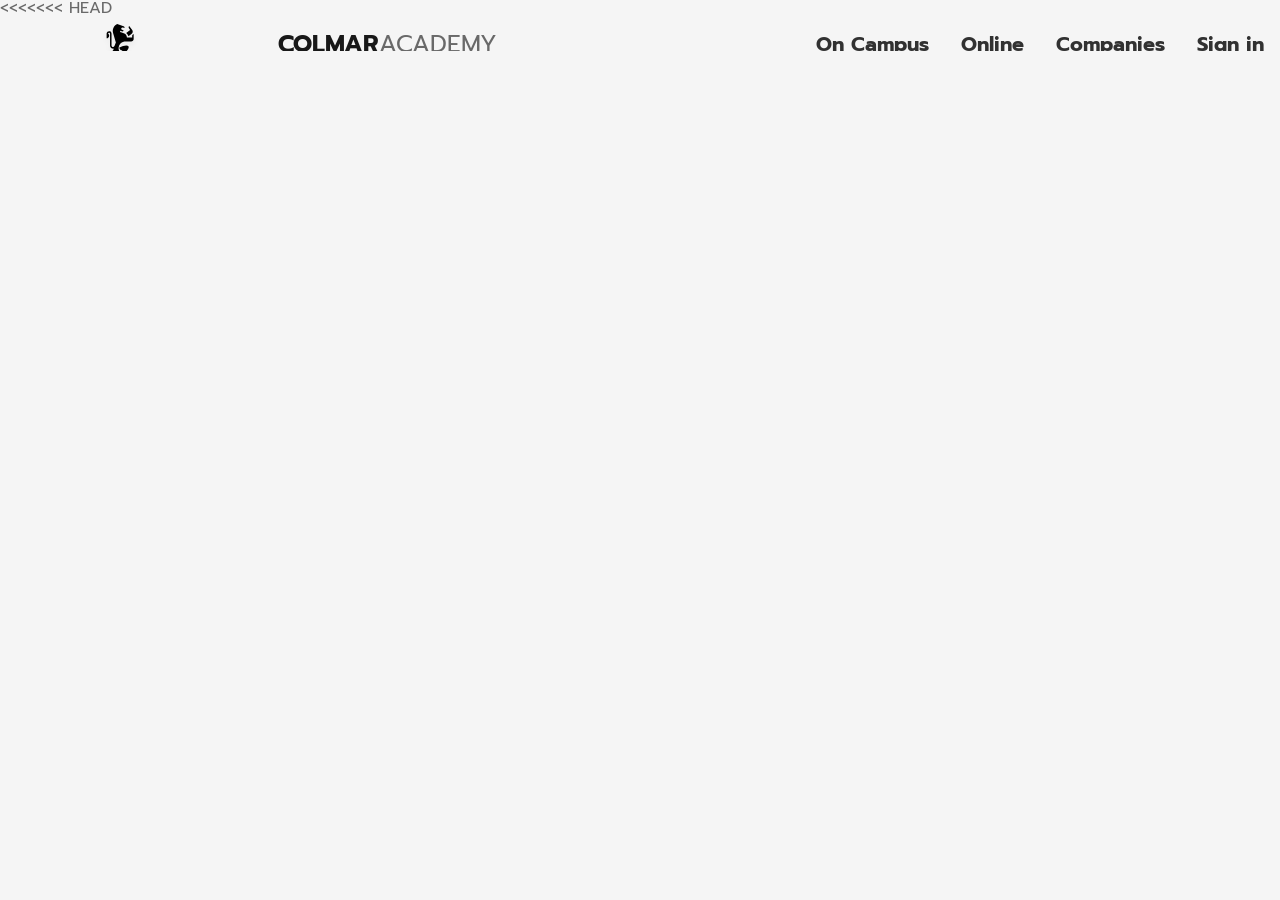
==== commit fd899859: "Merge remote-tracking branch 'origin/main1'" ====
--- a/index.html
+++ b/index.html
@@ -1,5 +1,6 @@
 <!DOCTYPE html>
 <html lang="en">
+<<<<<<< HEAD
   <head>
     <meta charset="UTF-8">
     <meta name="viewport" content="width=device-width, initial-scale=1.0"/>
@@ -33,6 +34,39 @@
       <a href="#online"><img src="assets/images/ic-on-campus.svg"></a>
       <a href="#companies"><img src="assets/images/ic-online.svg"></a>
       <a href="#signin"><img src="assets/images/ic-login.svg"></a>
+=======
+<head>
+  <meta charset="UTF-8">
+  <meta name="viewport" content="width=device-width, initial-scale=1.0, user-scalable=yes" />
+  <meta name="description" content="Colmar Academy a positioning project" />
+ <link href="assets/styles.css" rel="stylesheet" type="text/CSS">
+  <link rel="preconnect" href="https://fonts.googleapis.com">
+  <link rel="preconnect" href="https://fonts.gstatic.com" crossorigin>
+  <link
+    href="https://fonts.googleapis.com/css2?family=Prompt:ital,wght@0,100;0,200;0,300;0,400;0,500;0,600;0,700;0,800;0,900;1,100;1,200;1,300;1,400;1,500;1,600;1,700;1,800;1,900&family=Roboto+Condensed:ital,wght@0,300;0,400;0,700;1,300;1,400;1,700&display=swap"
+    rel="stylesheet">
+  <title>Colmaracademy</title>
+</head>
+
+<!-- Body-->
+
+<body>
+
+  <!-- Header-->
+
+  <header class="flex-container">
+    <img src="./assets/images/ic-logo.svg" id="logo" alt="logo">
+    <div class="title">
+      <p><i>COLMAR</i>ACADEMY</p>
+    </div>
+    <nav>
+      <ul>
+      <li><a href="#campus">On Campus</a></li>
+      <li><a href="#online">Online</a></li>
+      <li><a href="#companies">Companies</a></li>
+      <li><a href="#signin">Sign in</a></li>
+    </ul> 
+>>>>>>> origin/main1
     </nav>
     <!-- Banner Section -->
     <div id="banner">
@@ -108,6 +142,7 @@
     <h4>Software engineering</h4>
     <p>COURSES</p>Web Development,Mobile Development,Mobile development, iOT, APIs
   </div>
+<<<<<<< HEAD
   <!-- Computer art -->
   <div class="computer-art"><img class="learning" src="assets/images/course-computer-art.jpg" alt="a hand holdin a mobile phone">
     <h4>Computer art</h4>
@@ -180,4 +215,18 @@
 </div></div></div><!-- Footer--><footer><h5>
 &copy;2016 Colmar Academy. All rights reserved</h5><nav class="terms">
 <a href="#">Terms</a>
-<a href="#">Privacy</a></nav></footer></body></html+<a href="#">Privacy</a></nav></footer></body></html
+=======
+
+  <!-- Footer-->
+
+  <footer>
+    <h5> &copy;2016 Colmar Academy. All rights reserved</h5>
+    <nav class="terms">
+      <a href="#">Terms</a>
+      <a href="#">Privacy</a>
+    </nav>
+  </footer>
+</body>
+</html>
+>>>>>>> origin/main1
--- a/assets/styles.css
+++ b/assets/styles.css
@@ -1,4 +1,4 @@
-html,
+t html,
 body,
 div,
 span,
@@ -85,7 +85,11 @@
   font-size: 100%;
   font: inherit;
   vertical-align: baseline;
+<<<<<<< HEAD
   content: normal
+=======
+  content: normal;
+>>>>>>> origin/main1
 }
 article,
 aside,
@@ -156,7 +160,15 @@
 }
 p {
   font-size: 24px;
+<<<<<<< HEAD
   text-align: center
+=======
+  text-align: center;
+}
+
+hr {
+  border: 2px solid gainsboro;
+>>>>>>> origin/main1
 }
 hr {
   border: 2px solid gainsboro
@@ -186,7 +198,11 @@
 }
 div.title p {
   font-size: 1.5em;
+<<<<<<< HEAD
   line-height: 1.9
+=======
+  line-height: 1.9;
+>>>>>>> origin/main1
 }
 div.title p i {
   text-align: center;
@@ -196,10 +212,19 @@
 }
 #logo {
   width: max(100px, 18vw);
+<<<<<<< HEAD
   background-color: whitesmoke;
   aspect-ratio: 20/4;
   padding: 0.3rem
 }
+=======
+
+  background-color:whitesmoke;
+  aspect-ratio: 20 / 4;
+  padding: 0.3rem;
+}
+
+>>>>>>> origin/main1
 header nav {
   width: 50%;
   min-width: 500px;
@@ -210,8 +235,14 @@
   justify-content: space-evenly;
   flex-wrap: wrap
 }
+<<<<<<< HEAD
 header li:hover {
   background-color: rgba(199, 230, 224, 0.8)
+=======
+
+header li:hover{
+  background-color:rgba(199, 230, 224, 0.8);
+>>>>>>> origin/main1
 }
 /* Learn section*/
 #banner {
@@ -551,17 +582,32 @@
 }
 footer nav.terms {
   display: inline-flex;
+  background-color: whitesmoke;
+  aspect-ratio: 25 / 4;
+  padding: 0.4rem;
+}
+
+header nav {
+  display: flex;
+  margin: 0 auto;
+  margin-left: 90px;
   flex-flow: row nowrap;
-  width: 60%;
+  width: 45%;
   justify-content: flex-end;
   align-items: center;
   vertical-align: bottom;
+<<<<<<< HEAD
   border-top: none
 }
+=======
+  border-top: none;
+
+>>>>>>> origin/main1
 /* MEDIA QUERY*/
 @media only screen and (max-width: 800px) {
   body {
     margin: 0 auto;
+<<<<<<< HEAD
     max-width: 50em
   }
   header.flex-container {
@@ -584,13 +630,89 @@
     padding: 0;
     width: 793px;
     display: block
+=======
+    max-width: 50em;
+    
+  nav {
+    width: 50%;
+    max-width: 600px;
+    height: 25px;
+    }
+
+  nav>ul {
+    display: flex;
+    justify-content: space-between;
+  }
+
+  nav li a:hover {
+    background-color: rgba(199, 230, 224, 0.8);
+  }
+
+  /* Learn section*/
+  #banner {
+    display: flex;
+    position: relative;
+    margin-top: 0.9em;
+    width: 100%;
+    flex-wrap: nowrap;
+    align-items: stretch;
+    background-color: hsla(0, 0%, 85%, 1);
+  }
+
+  #banner h2 {
+    display: flex;
+    width: 90%;
+    justify-content: center;
+    font-size: 2em;
+    flex-flow: column;
+    text-align: center;
+    flex-wrap: wrap-reverse;
+    align-items: center;
+    padding: 8px 0px;
+  }
+
+
+  #banner img {
+    flex-basis: 60%;
+    align-self: center;
+    position: relative;
+    width: 60%;
+    height: auto;
+    background-repeat: no-repeat;
+    padding: 2em 1.5em;
+    background-size: contain;
+    margin: 0px;
+  }
+
+  #banner div p {
+    display: flex;
+    flex-direction: column;
+    flex: 1 2;
+    justify-content: center;
+    width: 90%;
+    padding: 8px 0px;
+    max-height: 125px;
+    background-color: hsla(0, 0%, 85%, 1);
+    color: rgb(92, 87, 87);
+    text-align: center;
+>>>>>>> origin/main1
   }
   div#banner div {
+<<<<<<< HEAD
     flex-basis: -webkit-fit-content;
     justify-content: end;
     display: contents
+=======
+    padding-top: 130px;
+    justify-content: center;
+    display: flex;
+    flex-flow: column nowrap;
+    align-items: center;
+    width: 37%;
+>>>>>>> origin/main1
   }
   div#banner div button {
+<<<<<<< HEAD
     margin-left: 110px
   }
   /*INFORMATION*/
@@ -678,6 +800,80 @@
     flex-direction: column;
     padding: 32px
   }
+=======
+    position: relative;
+    width: 25rem;
+    padding: 14px 0px;
+    margin-top: 30px;
+    border: 2px solid slategray;
+    margin-bottom: 10px;
+    background-color: hsla(3, 20%, 77%, 0.7);
+    cursor: pointer;
+    transition: all 1s ease-in 200ms;
+  }
+
+  div#banner div button:hover,
+  a.main_bttn:hover {
+    background-color: slategray;
+    color: blanchedalmond;
+    cursor: pointer;
+    width: 33rem;
+    padding: 16px 0px;
+    rotate: 5deg;
+    border-radius: 15px;
+    border: 4px dotted darkturquoise;
+  }
+
+  a.main_bttn {
+    color: hsla(0, 2%, 35%, 1);
+    font-family: 'Prompt', sans-serif, monospace;
+    font-size: 2.0em;
+    font-weight: 500;
+    letter-spacing: 1.5px;
+    cursor: pointer;
+    transition: all 1s ease-in 200ms;
+  }
+
+  /* information Section*/
+
+  .information {
+    display: flex;
+    width: 100%;
+    margin: 0;
+  }
+
+  .information-left {
+    padding: 32px 24px 32px 24px;
+    color: rgb(61, 61, 61);
+    width: 62%;
+    justify-items: center;
+  }
+
+  .information-left img {
+    width: 100%;
+
+  }
+
+  .information-left h2 {
+    font-size: 40px;
+    font-weight: bold;
+    text-align: center;
+  }
+
+  .quote {
+    padding-bottom: 24px;
+    font-size: 19px;
+    color: rgb(112, 111, 111);
+  }
+
+  .information-left p {
+    color: rgb(112, 111, 111);
+    line-height: 1.5;
+  }
+
+  /* First Side-bar*/
+
+>>>>>>> origin/main1
   nav.learning-mobile li,
   nav.learning-mobile li a {
     display: block;
@@ -686,10 +882,18 @@
     background-color: rgb(233, 223, 132);
     width: 90%;
     font-size: 24px;
+
+  .information-right {
+    width: 38%;
+    padding-top: 16px;
     color: rgb(61, 61, 61);
+<<<<<<< HEAD
     border: none;
     cursor: pointer;
     text-align: left
+=======
+    border-left: whitesmoke solid 1px;
+>>>>>>> origin/main1
   }
   .learning-mobile a:hover,
   .learning-mobile li:hover {
@@ -704,6 +908,7 @@
     font-size: 40px;
     font-weight: bold;
     color: rgb(61, 61, 61);
+<<<<<<< HEAD
     text-align: center;
     padding-top: 1em;
     position: relative;
@@ -814,14 +1019,31 @@
     color: rgb(179, 103, 32);
     align-content: center;
     display: block
+=======
+
+  .information-right a {
+    color: rgb(179, 103, 32);
+    text-align: center;
+>>>>>>> origin/main1
   }
   .info-sections {
+<<<<<<< HEAD
     display: block;
     max-width: 100%;
     border: none;
     padding: 16px
+=======
+    display: flex;
+    justify-content: flex-start;
+    align-items: center;
+    border-bottom: rgb(229, 226, 226) solid 1px;
+    border-top: rgb(229, 226, 226) solid 1px;
+    border-left: rgb(229, 226, 226) solid 1px;
+    margin-top: 16px;
+>>>>>>> origin/main1
   }
   .info-sections:hover {
+<<<<<<< HEAD
     background-color: rgb(199, 230, 224)
   }
   #orientation,
@@ -857,8 +1079,63 @@
   nav.learning-mobile h3.Start {
     display: block;
     position: relative;
+=======
+    background-color: rgba(199, 230, 224, 0.8);
+    cursor: pointer;
+  }
+
+  .img-container {
+    width: 35%;
+    margin-right: 24px;
+  }
+
+  .info-sections img {
+    max-width: 100%;
+    padding: 16px;
+  }
+
+  .info-sections h4 {
+>>>>>>> origin/main1
     text-align: center;
-    border-top: none;
+    font-size: 24px;
+    font-weight: 510;
+    margin: 0;
+  }
+
+  .info-sections p {
+    color: rgb(112, 111, 111);
+    line-height: 1;
+    font-size: 1.3em;
+  }
+
+  .img-container .mobile img {
+    display: none;
+  }
+
+  /* Start learning inline block*/
+
+  .learning {
+    position: relative;
+    display: flex;
+    flex-wrap: wrap;
+    justify-content: space-between;
+    padding-top: 1em;
+    padding-right: 72px;
+    padding-left: 72px;
+    padding-bottom: 32px;
+    background-color: #d9d9d9;
+    max-width: 100%;
+  }
+
+
+
+  /* Start learning*/
+
+  h3.Start {
+    position: static;
+    text-align: center;
+    width: 100%;
+    border-top: 10px solid hsla(0, 0%, 85%, 1);
     padding: 2em 0;
     align-self: center;
     font-size: 35px;
@@ -866,6 +1143,7 @@
     font-weight: bolder;
     font-stretch: 100%
   }
+<<<<<<< HEAD
   nav.learning-mobile span,
   nav.learning-mobile span a {
     display: block;
@@ -885,9 +1163,91 @@
   }
   /*THESIS*/
   .thesis-left {
+=======
+
+
+  .wrapper {
+    width: 1600px;
+    display: inline-flex;
+    flex-wrap: wrap;
+    background-color: #d9d9d9;
+    justify-content: space-evenly;
+    align-items: stretch;
+  }
+
+  /* learning section*/
+
+  .learning .software,
+  .learning .design,
+  .learning .computer-art,
+  .learning .data,
+  .learning .Business,
+  .learning .Marketing {
+    position: relative;
+    display: block;
+    font-family: 'Prompt', sans-serif, monospace;
+    font-size: medium;
+    font-weight: 300;
+    line-height: 1;
+    justify-items: normal;
+    padding: 0;
+    background-color: #f5f5f5;
+    margin: 0;
+    width: 30%;
+    border: 2px solid #d9d9d9;
+    text-overflow: scroll;
+
+
+  }
+
+  .learning img {
+>>>>>>> origin/main1
     width: 100%;
     padding: 0
   }
+
+  .learning p,
+  h4 {
+    padding: 0.4em;
+    justify-content: center;
+    padding-bottom: 24px;
+    color: #949494;
+    text-align: center;
+  }
+
+  .learning h4 {
+    font-weight: 700;
+    text-align: center;
+  }
+
+  .learning-mobile a,
+  .learning-mobile span,
+  .learning-mobile h3.Start {
+    display: none;
+
+  }
+
+  /* Thesis exhibit*/
+
+  .thesis {
+    border-bottom: rgb(229, 226, 226) solid 1px;
+    border-left: white solid 1px;
+    border-right: white solid 1px;
+    width: 100%;
+    height: auto;
+
+  }
+
+  .thesis-container {
+    position: relative;
+    display: inline-flex;
+    flex-flow: row;
+    max-width: 85%;
+    min-width: min-content;
+    justify-content: space-between;
+
+  }
+
   .thesis-header h2 {
     font-size: 40px;
     font-weight: bold;
@@ -898,16 +1258,44 @@
     width: 50;
     line-height: 2
   }
+
+  .thesis-left {
+    display: flex;
+    flex-direction: column;
+    width: 60%;
+    padding: 0 24px 32px 24px;
+  }
+
   .thesis-left h2 {
-    display: none
+<<<<<<< HEAD
+    display: none
+=======
+    text-align: center;
+    font-size: 40px;
+    font-weight: bold;
+    color: rgb(61, 61, 61);
+    line-height: 2;
+>>>>>>> origin/main1
   }
   .thesis-left p {
-    display: none
+<<<<<<< HEAD
+    display: none
+=======
+    font-size: 19px;
+    color: rgb(112, 111, 111);
+    line-height: 1.3;
+    text-align: justify;
+>>>>>>> origin/main1
   }
   video {
+<<<<<<< HEAD
     width: 100%
+=======
+    max-width: 100%;
+>>>>>>> origin/main1
   }
   .thesis-right {
+<<<<<<< HEAD
     display: none
   }
   .thesis-right {
@@ -937,10 +1325,574 @@
     display: none
   }
   footer h5 {
+=======
+    display: block;
+    flex-direction: column;
+    width: 40%;
+  }
+
+  .thesis-right img {
+    max-width: 100%;
+    padding: 16px;
+  }
+
+  #fisma,
+  #new-york {
+    float: inline-end;
+
+  }
+
+  .thesis-sections {
+    display: flex;
+    justify-content: flex-start;
+    align-items: center;
+    border-bottom: rgb(229, 226, 226) solid 1px;
+    border-top: rgb(229, 226, 226) solid 1px;
+    border-left: rgb(229, 226, 226) solid 1px;
+    margin-bottom: 10px;
+  }
+
+  .thesis-sections h2 {
+    line-height: 1.5;
+>>>>>>> origin/main1
     text-align: center;
+    color: rgb(61, 61, 61);
+    font-size: 24px;
+    font-weight: 510;
+    padding-top: 1em;
+  }
+
+  .thesis-sections p {
+    color: rgb(112, 111, 111);
+    line-height: 1.1;
+    padding: 8px 0px;
+  }
+
+  .thesis-sections:hover {
+    background-color: rgb(199, 230, 224);
+  }
+
+  /* Footer*/
+
+  footer {
+    position: relative;
+    flex-direction: row;
+    display: flex;
+    font-size: 16px;
+    justify-content: space-between;
+    flex-flow: row wrap;
+    align-items: center;
+    width: 100%;
+
+  }
+
+  footer h5 {
+    text-align: left;
     font-style: oblique;
     font-weight: 400;
+<<<<<<< HEAD
     padding: 16px 0px;
     max-width: 480px
   }
+=======
+  }
+
+  footer nav.terms {
+    display: inline-flex;
+    flex-flow: row nowrap;
+    width: 60%;
+    justify-content: flex-end;
+    align-items: center;
+    vertical-align: bottom;
+    border-top: none;
+  }
+
+  /* MEDIA QUERY*/
+
+  @media only screen and (max-width: 800px) {
+    body {
+      margin: 0 auto;
+      max-width: 50em;
+    }
+
+    header.flex-container {
+      display: none;
+    }
+
+    nav.mobile {
+      width: 100%;
+      display: inline-flex;
+      flex-flow: row nowrap;
+      justify-content: space-between;
+      background-color: hsla(0, 0%, 85%, 1);
+      transition: all 1.5s ease-in-out 400ms;
+    }
+
+
+    div#banner {
+      display: block;
+      padding: none;
+      width: 100%;
+    }
+
+    #banner img {
+      padding: 0;
+      width: 793px;
+      display: block;
+    }
+
+    div#banner div {
+      flex-basis: -webkit-fit-content;
+      justify-content: end;
+      display: contents;
+    }
+
+    div#banner div button {
+      margin-left: 110px;
+    }
+
+    /*INFORMATION*/
+
+    .information-left {
+      display: none;
+    }
+
+    .information-right {
+      width: 100%;
+    }
+
+    .info-sections {
+      display: block;
+      max-width: 100%;
+      border: none;
+      padding: 16px;
+      justify-content: flex-start;
+      align-items: center;
+      border-bottom: rgb(229, 226, 226) solid 1px;
+      border-top: rgb(229, 226, 226) solid 1px;
+      border-left: rgb(229, 226, 226) solid 1px;
+      margin-top: 16px;
+
+    }
+
+    .img-container {
+      width: 100%;
+    }
+
+    .info-sections img.mobile {
+      width: 100%;
+      display: block;
+    }
+
+    #orientation,
+    #campus,
+    #guest {
+      justify-content: center;
+      align-items: center;
+      align-self: center;
+    }
+
+    .info-sections h4 {
+      text-align: center;
+      font-size: 24px;
+      font-weight: 510;
+      margin: 0;
+    }
+
+    .info-sections:hover {
+      background-color: rgba(199, 230, 224, 0.7);
+      cursor: pointer;
+    }
+
+    .info-sections img.desktop {
+      display: none;
+    }
+
+    section.learning {
+      display: none;
+    }
+
+    .information-right a {
+      color: rgb(179, 103, 32);
+      text-align: center;
+      display: block;
+    }
+
+
+    /*START LEARNING*/
+    section.learning {
+      display: none;
+    }
+
+    .course-container {
+      display: none;
+    }
+
+
+    /*START LEARNING*/
+
+    section.learning {
+      display: none;
+    }
+
+    .course-container {
+      display: none;
+    }
+
+    nav.learning-mobile h3.Start {
+      display: block;
+      position: relative;
+      text-align: center;
+      border-top: none;
+      padding: 2em 0;
+      align-self: center;
+      font-size: 35px;
+      color: hsla(0, 0%, 29%, 1);
+      font-weight: bolder;
+      font-stretch: 100%;
+    }
+
+    nav.learning-mobile {
+      display: block;
+      flex-direction: column;
+      padding: 32px;
+
+    }
+
+    nav.learning-mobile li,
+    nav.learning-mobile li a {
+      display: block;
+      margin: 4px auto;
+      padding: 12px 8px;
+      background-color: rgb(233, 223, 132);
+      width: 90%;
+      font-size: 24px;
+      color: rgb(61, 61, 61);
+      border: none;
+      cursor: pointer;
+      text-align: left;
+    }
+
+    .learning-mobile a:hover,
+    .learning-mobile li:hover {
+      background-color: rgba(199, 230, 224, 0.8);
+    }
+
+    /* Thesis-section */
+    .thesis-left {
+      width: 100%;
+      padding: 0;
+    }
+
+    .thesis-header h2 {
+      font-size: 40px;
+      font-weight: bold;
+      color: rgb(61, 61, 61);
+      text-align: center;
+      padding-top: 1em;
+      position: relative;
+      width: 50;
+      line-height: 2;
+    }
+
+    .thesis-left h2 {
+      display: none;
+    }
+
+    .thesis-left p {
+      display: none;
+    }
+
+    video {
+      width: 100%;
+      padding-left: 5rem;
+    }
+
+    .thesis-right {
+      display: none;
+    }
+
+    .thesis-right {
+      display: none;
+    }
+
+    .thesis-right img {
+      display: none;
+    }
+
+    #fisma,
+    #new-york {
+      display: none;
+
+    }
+
+    .thesis-sections {
+      display: none;
+    }
+
+    .thesis-sections h2 {
+      display: none;
+    }
+
+    .thesis-sections p {
+      display: none;
+    }
+
+    .thesis-sections:hover {
+      display: none;
+    }
+
+    /*FOOTER*/
+
+    footer nav.terms {
+      display: none;
+    }
+
+    footer h5 {
+      text-align: center;
+      font-style: oblique;
+      font-weight: 400;
+      padding: 16px 0px;
+    }
+
+  }
+
+  /* MEDIA QUERY*/
+
+  @media only screen and (max-width: 480px) {
+    body {
+      margin: 0 auto;
+      max-width: 50em;
+    }
+
+    /*HEADER*/
+    header.flex-container {
+      display: none;
+    }
+
+
+
+    nav.mobile {
+      display: inline-flex;
+      flex-flow: row nowrap;
+      justify-content: space-between;
+      align-content: center;
+      width: 100%;
+      background-color: hsla(0, 0%, 85%, 1)
+    }
+
+    nav.mobile:hover {
+      transition: all 1.5s ease 400ms;
+    }
+
+    nav.mobile a {
+      margin: auto;
+    }
+
+    .header-right,
+    .header-left {
+      display: none;
+    }
+
+    /*BANNER*/
+
+    div#banner {
+      display: block;
+      padding: none;
+      width: 100%;
+    }
+
+    #banner img {
+      padding: 0;
+      width: 793px;
+      display: contents;
+    }
+
+    div#banner div {
+      flex-basis: -webkit-fit-content;
+      justify-content: end;
+      display: contents;
+    }
+
+    div#banner div button {
+      margin-left: 110px;
+    }
+
+    /*INFORMATION*/
+
+    .information-left {
+      display: none;
+    }
+
+    .information-right {
+      width: 100%;
+    }
+
+    .information-right a {
+      color: rgb(179, 103, 32);
+      align-content: center;
+      display: block;
+    }
+
+    .info-sections {
+      display: block;
+      max-width: 100%;
+      border: none;
+      padding: 16px;
+    }
+
+    .info-sections:hover {
+      background-color: rgb(199, 230, 224);
+    }
+
+    #orientation,
+    #campus,
+    #guest {
+      justify-content: center;
+    }
+
+    .info-sections h4 {
+      text-align: center;
+      font-size: 24px;
+      font-weight: 510;
+      margin: 0;
+    }
+
+    .info-sections img.mobile {
+      width: 100%;
+      display: block;
+    }
+
+    .info-sections img.desktop {
+      display: none;
+    }
+
+
+    /*START LEARNING*/
+    section.learning {
+      display: none;
+    }
+
+    .course-container {
+      display: none;
+    }
+
+    nav.learning-mobile {
+      display: block;
+      flex-direction: column;
+      padding: 32px;
+
+    }
+
+    nav.learning-mobile h3.Start {
+      display: block;
+      position: relative;
+      text-align: center;
+      border-top: none;
+      padding: 2em 0;
+      align-self: center;
+      font-size: 35px;
+      color: hsla(0, 0%, 29%, 1);
+      font-weight: bolder;
+      font-stretch: 100%;
+    }
+
+    nav.learning-mobile span,
+    nav.learning-mobile span a {
+      display: block;
+      margin: 8px auto;
+      padding: 12px 8px;
+      background-color: rgb(233, 223, 132);
+      width: 90%;
+      font-size: 24px;
+      color: rgb(61, 61, 61);
+      border: none;
+      cursor: pointer;
+      text-align: left;
+    }
+
+    .learning-mobile a:hover,
+    .learning-mobile span:hover {
+      background-color: rgba(199, 230, 224, 0.7);
+    }
+
+    /*THESIS*/
+
+    .thesis-left {
+      width: 100%;
+      padding: 0;
+    }
+
+    .thesis-header h2 {
+      font-size: 40px;
+      font-weight: bold;
+      color: rgb(61, 61, 61);
+      text-align: center;
+      padding-top: 1em;
+      position: relative;
+      width: 50;
+      line-height: 2;
+    }
+
+    .thesis-left h2 {
+      display: none;
+    }
+
+    .thesis-left p {
+      display: none;
+    }
+
+    video {
+      width: 100%;
+    }
+
+    .thesis-right {
+      display: none;
+    }
+
+    .thesis-right {
+      display: none;
+    }
+
+    .thesis-right img {
+      display: none;
+    }
+
+    #fisma,
+    #new-york {
+      display: none;
+
+    }
+
+    .thesis-sections {
+      display: none;
+    }
+
+    .thesis-sections h2 {
+      display: none;
+    }
+
+    .thesis-sections p {
+      display: none;
+    }
+
+    .thesis-sections:hover {
+      display: none;
+    }
+
+    /*FOOTER*/
+
+    footer nav.terms {
+      display: none;
+    }
+
+    footer h5 {
+      text-align: center;
+      font-style: oblique;
+      font-weight: 400;
+      padding: 16px 0px;
+      max-width: 480px;
+    }
+  }
+>>>>>>> origin/main1
 }
--- a/assets/styles.css
+++ b/assets/styles.css
@@ -1,4 +1,4 @@
-html,
+t html,
 body,
 div,
 span,
@@ -85,7 +85,11 @@
   font-size: 100%;
   font: inherit;
   vertical-align: baseline;
+<<<<<<< HEAD
   content: normal
+=======
+  content: normal;
+>>>>>>> origin/main1
 }
 article,
 aside,
@@ -156,7 +160,15 @@
 }
 p {
   font-size: 24px;
+<<<<<<< HEAD
   text-align: center
+=======
+  text-align: center;
+}
+
+hr {
+  border: 2px solid gainsboro;
+>>>>>>> origin/main1
 }
 hr {
   border: 2px solid gainsboro
@@ -186,7 +198,11 @@
 }
 div.title p {
   font-size: 1.5em;
+<<<<<<< HEAD
   line-height: 1.9
+=======
+  line-height: 1.9;
+>>>>>>> origin/main1
 }
 div.title p i {
   text-align: center;
@@ -196,10 +212,19 @@
 }
 #logo {
   width: max(100px, 18vw);
+<<<<<<< HEAD
   background-color: whitesmoke;
   aspect-ratio: 20/4;
   padding: 0.3rem
 }
+=======
+
+  background-color:whitesmoke;
+  aspect-ratio: 20 / 4;
+  padding: 0.3rem;
+}
+
+>>>>>>> origin/main1
 header nav {
   width: 50%;
   min-width: 500px;
@@ -210,8 +235,14 @@
   justify-content: space-evenly;
   flex-wrap: wrap
 }
+<<<<<<< HEAD
 header li:hover {
   background-color: rgba(199, 230, 224, 0.8)
+=======
+
+header li:hover{
+  background-color:rgba(199, 230, 224, 0.8);
+>>>>>>> origin/main1
 }
 /* Learn section*/
 #banner {
@@ -551,17 +582,32 @@
 }
 footer nav.terms {
   display: inline-flex;
+  background-color: whitesmoke;
+  aspect-ratio: 25 / 4;
+  padding: 0.4rem;
+}
+
+header nav {
+  display: flex;
+  margin: 0 auto;
+  margin-left: 90px;
   flex-flow: row nowrap;
-  width: 60%;
+  width: 45%;
   justify-content: flex-end;
   align-items: center;
   vertical-align: bottom;
+<<<<<<< HEAD
   border-top: none
 }
+=======
+  border-top: none;
+
+>>>>>>> origin/main1
 /* MEDIA QUERY*/
 @media only screen and (max-width: 800px) {
   body {
     margin: 0 auto;
+<<<<<<< HEAD
     max-width: 50em
   }
   header.flex-container {
@@ -584,13 +630,89 @@
     padding: 0;
     width: 793px;
     display: block
+=======
+    max-width: 50em;
+    
+  nav {
+    width: 50%;
+    max-width: 600px;
+    height: 25px;
+    }
+
+  nav>ul {
+    display: flex;
+    justify-content: space-between;
+  }
+
+  nav li a:hover {
+    background-color: rgba(199, 230, 224, 0.8);
+  }
+
+  /* Learn section*/
+  #banner {
+    display: flex;
+    position: relative;
+    margin-top: 0.9em;
+    width: 100%;
+    flex-wrap: nowrap;
+    align-items: stretch;
+    background-color: hsla(0, 0%, 85%, 1);
+  }
+
+  #banner h2 {
+    display: flex;
+    width: 90%;
+    justify-content: center;
+    font-size: 2em;
+    flex-flow: column;
+    text-align: center;
+    flex-wrap: wrap-reverse;
+    align-items: center;
+    padding: 8px 0px;
+  }
+
+
+  #banner img {
+    flex-basis: 60%;
+    align-self: center;
+    position: relative;
+    width: 60%;
+    height: auto;
+    background-repeat: no-repeat;
+    padding: 2em 1.5em;
+    background-size: contain;
+    margin: 0px;
+  }
+
+  #banner div p {
+    display: flex;
+    flex-direction: column;
+    flex: 1 2;
+    justify-content: center;
+    width: 90%;
+    padding: 8px 0px;
+    max-height: 125px;
+    background-color: hsla(0, 0%, 85%, 1);
+    color: rgb(92, 87, 87);
+    text-align: center;
+>>>>>>> origin/main1
   }
   div#banner div {
+<<<<<<< HEAD
     flex-basis: -webkit-fit-content;
     justify-content: end;
     display: contents
+=======
+    padding-top: 130px;
+    justify-content: center;
+    display: flex;
+    flex-flow: column nowrap;
+    align-items: center;
+    width: 37%;
+>>>>>>> origin/main1
   }
   div#banner div button {
+<<<<<<< HEAD
     margin-left: 110px
   }
   /*INFORMATION*/
@@ -678,6 +800,80 @@
     flex-direction: column;
     padding: 32px
   }
+=======
+    position: relative;
+    width: 25rem;
+    padding: 14px 0px;
+    margin-top: 30px;
+    border: 2px solid slategray;
+    margin-bottom: 10px;
+    background-color: hsla(3, 20%, 77%, 0.7);
+    cursor: pointer;
+    transition: all 1s ease-in 200ms;
+  }
+
+  div#banner div button:hover,
+  a.main_bttn:hover {
+    background-color: slategray;
+    color: blanchedalmond;
+    cursor: pointer;
+    width: 33rem;
+    padding: 16px 0px;
+    rotate: 5deg;
+    border-radius: 15px;
+    border: 4px dotted darkturquoise;
+  }
+
+  a.main_bttn {
+    color: hsla(0, 2%, 35%, 1);
+    font-family: 'Prompt', sans-serif, monospace;
+    font-size: 2.0em;
+    font-weight: 500;
+    letter-spacing: 1.5px;
+    cursor: pointer;
+    transition: all 1s ease-in 200ms;
+  }
+
+  /* information Section*/
+
+  .information {
+    display: flex;
+    width: 100%;
+    margin: 0;
+  }
+
+  .information-left {
+    padding: 32px 24px 32px 24px;
+    color: rgb(61, 61, 61);
+    width: 62%;
+    justify-items: center;
+  }
+
+  .information-left img {
+    width: 100%;
+
+  }
+
+  .information-left h2 {
+    font-size: 40px;
+    font-weight: bold;
+    text-align: center;
+  }
+
+  .quote {
+    padding-bottom: 24px;
+    font-size: 19px;
+    color: rgb(112, 111, 111);
+  }
+
+  .information-left p {
+    color: rgb(112, 111, 111);
+    line-height: 1.5;
+  }
+
+  /* First Side-bar*/
+
+>>>>>>> origin/main1
   nav.learning-mobile li,
   nav.learning-mobile li a {
     display: block;
@@ -686,10 +882,18 @@
     background-color: rgb(233, 223, 132);
     width: 90%;
     font-size: 24px;
+
+  .information-right {
+    width: 38%;
+    padding-top: 16px;
     color: rgb(61, 61, 61);
+<<<<<<< HEAD
     border: none;
     cursor: pointer;
     text-align: left
+=======
+    border-left: whitesmoke solid 1px;
+>>>>>>> origin/main1
   }
   .learning-mobile a:hover,
   .learning-mobile li:hover {
@@ -704,6 +908,7 @@
     font-size: 40px;
     font-weight: bold;
     color: rgb(61, 61, 61);
+<<<<<<< HEAD
     text-align: center;
     padding-top: 1em;
     position: relative;
@@ -814,14 +1019,31 @@
     color: rgb(179, 103, 32);
     align-content: center;
     display: block
+=======
+
+  .information-right a {
+    color: rgb(179, 103, 32);
+    text-align: center;
+>>>>>>> origin/main1
   }
   .info-sections {
+<<<<<<< HEAD
     display: block;
     max-width: 100%;
     border: none;
     padding: 16px
+=======
+    display: flex;
+    justify-content: flex-start;
+    align-items: center;
+    border-bottom: rgb(229, 226, 226) solid 1px;
+    border-top: rgb(229, 226, 226) solid 1px;
+    border-left: rgb(229, 226, 226) solid 1px;
+    margin-top: 16px;
+>>>>>>> origin/main1
   }
   .info-sections:hover {
+<<<<<<< HEAD
     background-color: rgb(199, 230, 224)
   }
   #orientation,
@@ -857,8 +1079,63 @@
   nav.learning-mobile h3.Start {
     display: block;
     position: relative;
+=======
+    background-color: rgba(199, 230, 224, 0.8);
+    cursor: pointer;
+  }
+
+  .img-container {
+    width: 35%;
+    margin-right: 24px;
+  }
+
+  .info-sections img {
+    max-width: 100%;
+    padding: 16px;
+  }
+
+  .info-sections h4 {
+>>>>>>> origin/main1
     text-align: center;
-    border-top: none;
+    font-size: 24px;
+    font-weight: 510;
+    margin: 0;
+  }
+
+  .info-sections p {
+    color: rgb(112, 111, 111);
+    line-height: 1;
+    font-size: 1.3em;
+  }
+
+  .img-container .mobile img {
+    display: none;
+  }
+
+  /* Start learning inline block*/
+
+  .learning {
+    position: relative;
+    display: flex;
+    flex-wrap: wrap;
+    justify-content: space-between;
+    padding-top: 1em;
+    padding-right: 72px;
+    padding-left: 72px;
+    padding-bottom: 32px;
+    background-color: #d9d9d9;
+    max-width: 100%;
+  }
+
+
+
+  /* Start learning*/
+
+  h3.Start {
+    position: static;
+    text-align: center;
+    width: 100%;
+    border-top: 10px solid hsla(0, 0%, 85%, 1);
     padding: 2em 0;
     align-self: center;
     font-size: 35px;
@@ -866,6 +1143,7 @@
     font-weight: bolder;
     font-stretch: 100%
   }
+<<<<<<< HEAD
   nav.learning-mobile span,
   nav.learning-mobile span a {
     display: block;
@@ -885,9 +1163,91 @@
   }
   /*THESIS*/
   .thesis-left {
+=======
+
+
+  .wrapper {
+    width: 1600px;
+    display: inline-flex;
+    flex-wrap: wrap;
+    background-color: #d9d9d9;
+    justify-content: space-evenly;
+    align-items: stretch;
+  }
+
+  /* learning section*/
+
+  .learning .software,
+  .learning .design,
+  .learning .computer-art,
+  .learning .data,
+  .learning .Business,
+  .learning .Marketing {
+    position: relative;
+    display: block;
+    font-family: 'Prompt', sans-serif, monospace;
+    font-size: medium;
+    font-weight: 300;
+    line-height: 1;
+    justify-items: normal;
+    padding: 0;
+    background-color: #f5f5f5;
+    margin: 0;
+    width: 30%;
+    border: 2px solid #d9d9d9;
+    text-overflow: scroll;
+
+
+  }
+
+  .learning img {
+>>>>>>> origin/main1
     width: 100%;
     padding: 0
   }
+
+  .learning p,
+  h4 {
+    padding: 0.4em;
+    justify-content: center;
+    padding-bottom: 24px;
+    color: #949494;
+    text-align: center;
+  }
+
+  .learning h4 {
+    font-weight: 700;
+    text-align: center;
+  }
+
+  .learning-mobile a,
+  .learning-mobile span,
+  .learning-mobile h3.Start {
+    display: none;
+
+  }
+
+  /* Thesis exhibit*/
+
+  .thesis {
+    border-bottom: rgb(229, 226, 226) solid 1px;
+    border-left: white solid 1px;
+    border-right: white solid 1px;
+    width: 100%;
+    height: auto;
+
+  }
+
+  .thesis-container {
+    position: relative;
+    display: inline-flex;
+    flex-flow: row;
+    max-width: 85%;
+    min-width: min-content;
+    justify-content: space-between;
+
+  }
+
   .thesis-header h2 {
     font-size: 40px;
     font-weight: bold;
@@ -898,16 +1258,44 @@
     width: 50;
     line-height: 2
   }
+
+  .thesis-left {
+    display: flex;
+    flex-direction: column;
+    width: 60%;
+    padding: 0 24px 32px 24px;
+  }
+
   .thesis-left h2 {
-    display: none
+<<<<<<< HEAD
+    display: none
+=======
+    text-align: center;
+    font-size: 40px;
+    font-weight: bold;
+    color: rgb(61, 61, 61);
+    line-height: 2;
+>>>>>>> origin/main1
   }
   .thesis-left p {
-    display: none
+<<<<<<< HEAD
+    display: none
+=======
+    font-size: 19px;
+    color: rgb(112, 111, 111);
+    line-height: 1.3;
+    text-align: justify;
+>>>>>>> origin/main1
   }
   video {
+<<<<<<< HEAD
     width: 100%
+=======
+    max-width: 100%;
+>>>>>>> origin/main1
   }
   .thesis-right {
+<<<<<<< HEAD
     display: none
   }
   .thesis-right {
@@ -937,10 +1325,574 @@
     display: none
   }
   footer h5 {
+=======
+    display: block;
+    flex-direction: column;
+    width: 40%;
+  }
+
+  .thesis-right img {
+    max-width: 100%;
+    padding: 16px;
+  }
+
+  #fisma,
+  #new-york {
+    float: inline-end;
+
+  }
+
+  .thesis-sections {
+    display: flex;
+    justify-content: flex-start;
+    align-items: center;
+    border-bottom: rgb(229, 226, 226) solid 1px;
+    border-top: rgb(229, 226, 226) solid 1px;
+    border-left: rgb(229, 226, 226) solid 1px;
+    margin-bottom: 10px;
+  }
+
+  .thesis-sections h2 {
+    line-height: 1.5;
+>>>>>>> origin/main1
     text-align: center;
+    color: rgb(61, 61, 61);
+    font-size: 24px;
+    font-weight: 510;
+    padding-top: 1em;
+  }
+
+  .thesis-sections p {
+    color: rgb(112, 111, 111);
+    line-height: 1.1;
+    padding: 8px 0px;
+  }
+
+  .thesis-sections:hover {
+    background-color: rgb(199, 230, 224);
+  }
+
+  /* Footer*/
+
+  footer {
+    position: relative;
+    flex-direction: row;
+    display: flex;
+    font-size: 16px;
+    justify-content: space-between;
+    flex-flow: row wrap;
+    align-items: center;
+    width: 100%;
+
+  }
+
+  footer h5 {
+    text-align: left;
     font-style: oblique;
     font-weight: 400;
+<<<<<<< HEAD
     padding: 16px 0px;
     max-width: 480px
   }
+=======
+  }
+
+  footer nav.terms {
+    display: inline-flex;
+    flex-flow: row nowrap;
+    width: 60%;
+    justify-content: flex-end;
+    align-items: center;
+    vertical-align: bottom;
+    border-top: none;
+  }
+
+  /* MEDIA QUERY*/
+
+  @media only screen and (max-width: 800px) {
+    body {
+      margin: 0 auto;
+      max-width: 50em;
+    }
+
+    header.flex-container {
+      display: none;
+    }
+
+    nav.mobile {
+      width: 100%;
+      display: inline-flex;
+      flex-flow: row nowrap;
+      justify-content: space-between;
+      background-color: hsla(0, 0%, 85%, 1);
+      transition: all 1.5s ease-in-out 400ms;
+    }
+
+
+    div#banner {
+      display: block;
+      padding: none;
+      width: 100%;
+    }
+
+    #banner img {
+      padding: 0;
+      width: 793px;
+      display: block;
+    }
+
+    div#banner div {
+      flex-basis: -webkit-fit-content;
+      justify-content: end;
+      display: contents;
+    }
+
+    div#banner div button {
+      margin-left: 110px;
+    }
+
+    /*INFORMATION*/
+
+    .information-left {
+      display: none;
+    }
+
+    .information-right {
+      width: 100%;
+    }
+
+    .info-sections {
+      display: block;
+      max-width: 100%;
+      border: none;
+      padding: 16px;
+      justify-content: flex-start;
+      align-items: center;
+      border-bottom: rgb(229, 226, 226) solid 1px;
+      border-top: rgb(229, 226, 226) solid 1px;
+      border-left: rgb(229, 226, 226) solid 1px;
+      margin-top: 16px;
+
+    }
+
+    .img-container {
+      width: 100%;
+    }
+
+    .info-sections img.mobile {
+      width: 100%;
+      display: block;
+    }
+
+    #orientation,
+    #campus,
+    #guest {
+      justify-content: center;
+      align-items: center;
+      align-self: center;
+    }
+
+    .info-sections h4 {
+      text-align: center;
+      font-size: 24px;
+      font-weight: 510;
+      margin: 0;
+    }
+
+    .info-sections:hover {
+      background-color: rgba(199, 230, 224, 0.7);
+      cursor: pointer;
+    }
+
+    .info-sections img.desktop {
+      display: none;
+    }
+
+    section.learning {
+      display: none;
+    }
+
+    .information-right a {
+      color: rgb(179, 103, 32);
+      text-align: center;
+      display: block;
+    }
+
+
+    /*START LEARNING*/
+    section.learning {
+      display: none;
+    }
+
+    .course-container {
+      display: none;
+    }
+
+
+    /*START LEARNING*/
+
+    section.learning {
+      display: none;
+    }
+
+    .course-container {
+      display: none;
+    }
+
+    nav.learning-mobile h3.Start {
+      display: block;
+      position: relative;
+      text-align: center;
+      border-top: none;
+      padding: 2em 0;
+      align-self: center;
+      font-size: 35px;
+      color: hsla(0, 0%, 29%, 1);
+      font-weight: bolder;
+      font-stretch: 100%;
+    }
+
+    nav.learning-mobile {
+      display: block;
+      flex-direction: column;
+      padding: 32px;
+
+    }
+
+    nav.learning-mobile li,
+    nav.learning-mobile li a {
+      display: block;
+      margin: 4px auto;
+      padding: 12px 8px;
+      background-color: rgb(233, 223, 132);
+      width: 90%;
+      font-size: 24px;
+      color: rgb(61, 61, 61);
+      border: none;
+      cursor: pointer;
+      text-align: left;
+    }
+
+    .learning-mobile a:hover,
+    .learning-mobile li:hover {
+      background-color: rgba(199, 230, 224, 0.8);
+    }
+
+    /* Thesis-section */
+    .thesis-left {
+      width: 100%;
+      padding: 0;
+    }
+
+    .thesis-header h2 {
+      font-size: 40px;
+      font-weight: bold;
+      color: rgb(61, 61, 61);
+      text-align: center;
+      padding-top: 1em;
+      position: relative;
+      width: 50;
+      line-height: 2;
+    }
+
+    .thesis-left h2 {
+      display: none;
+    }
+
+    .thesis-left p {
+      display: none;
+    }
+
+    video {
+      width: 100%;
+      padding-left: 5rem;
+    }
+
+    .thesis-right {
+      display: none;
+    }
+
+    .thesis-right {
+      display: none;
+    }
+
+    .thesis-right img {
+      display: none;
+    }
+
+    #fisma,
+    #new-york {
+      display: none;
+
+    }
+
+    .thesis-sections {
+      display: none;
+    }
+
+    .thesis-sections h2 {
+      display: none;
+    }
+
+    .thesis-sections p {
+      display: none;
+    }
+
+    .thesis-sections:hover {
+      display: none;
+    }
+
+    /*FOOTER*/
+
+    footer nav.terms {
+      display: none;
+    }
+
+    footer h5 {
+      text-align: center;
+      font-style: oblique;
+      font-weight: 400;
+      padding: 16px 0px;
+    }
+
+  }
+
+  /* MEDIA QUERY*/
+
+  @media only screen and (max-width: 480px) {
+    body {
+      margin: 0 auto;
+      max-width: 50em;
+    }
+
+    /*HEADER*/
+    header.flex-container {
+      display: none;
+    }
+
+
+
+    nav.mobile {
+      display: inline-flex;
+      flex-flow: row nowrap;
+      justify-content: space-between;
+      align-content: center;
+      width: 100%;
+      background-color: hsla(0, 0%, 85%, 1)
+    }
+
+    nav.mobile:hover {
+      transition: all 1.5s ease 400ms;
+    }
+
+    nav.mobile a {
+      margin: auto;
+    }
+
+    .header-right,
+    .header-left {
+      display: none;
+    }
+
+    /*BANNER*/
+
+    div#banner {
+      display: block;
+      padding: none;
+      width: 100%;
+    }
+
+    #banner img {
+      padding: 0;
+      width: 793px;
+      display: contents;
+    }
+
+    div#banner div {
+      flex-basis: -webkit-fit-content;
+      justify-content: end;
+      display: contents;
+    }
+
+    div#banner div button {
+      margin-left: 110px;
+    }
+
+    /*INFORMATION*/
+
+    .information-left {
+      display: none;
+    }
+
+    .information-right {
+      width: 100%;
+    }
+
+    .information-right a {
+      color: rgb(179, 103, 32);
+      align-content: center;
+      display: block;
+    }
+
+    .info-sections {
+      display: block;
+      max-width: 100%;
+      border: none;
+      padding: 16px;
+    }
+
+    .info-sections:hover {
+      background-color: rgb(199, 230, 224);
+    }
+
+    #orientation,
+    #campus,
+    #guest {
+      justify-content: center;
+    }
+
+    .info-sections h4 {
+      text-align: center;
+      font-size: 24px;
+      font-weight: 510;
+      margin: 0;
+    }
+
+    .info-sections img.mobile {
+      width: 100%;
+      display: block;
+    }
+
+    .info-sections img.desktop {
+      display: none;
+    }
+
+
+    /*START LEARNING*/
+    section.learning {
+      display: none;
+    }
+
+    .course-container {
+      display: none;
+    }
+
+    nav.learning-mobile {
+      display: block;
+      flex-direction: column;
+      padding: 32px;
+
+    }
+
+    nav.learning-mobile h3.Start {
+      display: block;
+      position: relative;
+      text-align: center;
+      border-top: none;
+      padding: 2em 0;
+      align-self: center;
+      font-size: 35px;
+      color: hsla(0, 0%, 29%, 1);
+      font-weight: bolder;
+      font-stretch: 100%;
+    }
+
+    nav.learning-mobile span,
+    nav.learning-mobile span a {
+      display: block;
+      margin: 8px auto;
+      padding: 12px 8px;
+      background-color: rgb(233, 223, 132);
+      width: 90%;
+      font-size: 24px;
+      color: rgb(61, 61, 61);
+      border: none;
+      cursor: pointer;
+      text-align: left;
+    }
+
+    .learning-mobile a:hover,
+    .learning-mobile span:hover {
+      background-color: rgba(199, 230, 224, 0.7);
+    }
+
+    /*THESIS*/
+
+    .thesis-left {
+      width: 100%;
+      padding: 0;
+    }
+
+    .thesis-header h2 {
+      font-size: 40px;
+      font-weight: bold;
+      color: rgb(61, 61, 61);
+      text-align: center;
+      padding-top: 1em;
+      position: relative;
+      width: 50;
+      line-height: 2;
+    }
+
+    .thesis-left h2 {
+      display: none;
+    }
+
+    .thesis-left p {
+      display: none;
+    }
+
+    video {
+      width: 100%;
+    }
+
+    .thesis-right {
+      display: none;
+    }
+
+    .thesis-right {
+      display: none;
+    }
+
+    .thesis-right img {
+      display: none;
+    }
+
+    #fisma,
+    #new-york {
+      display: none;
+
+    }
+
+    .thesis-sections {
+      display: none;
+    }
+
+    .thesis-sections h2 {
+      display: none;
+    }
+
+    .thesis-sections p {
+      display: none;
+    }
+
+    .thesis-sections:hover {
+      display: none;
+    }
+
+    /*FOOTER*/
+
+    footer nav.terms {
+      display: none;
+    }
+
+    footer h5 {
+      text-align: center;
+      font-style: oblique;
+      font-weight: 400;
+      padding: 16px 0px;
+      max-width: 480px;
+    }
+  }
+>>>>>>> origin/main1
 }
